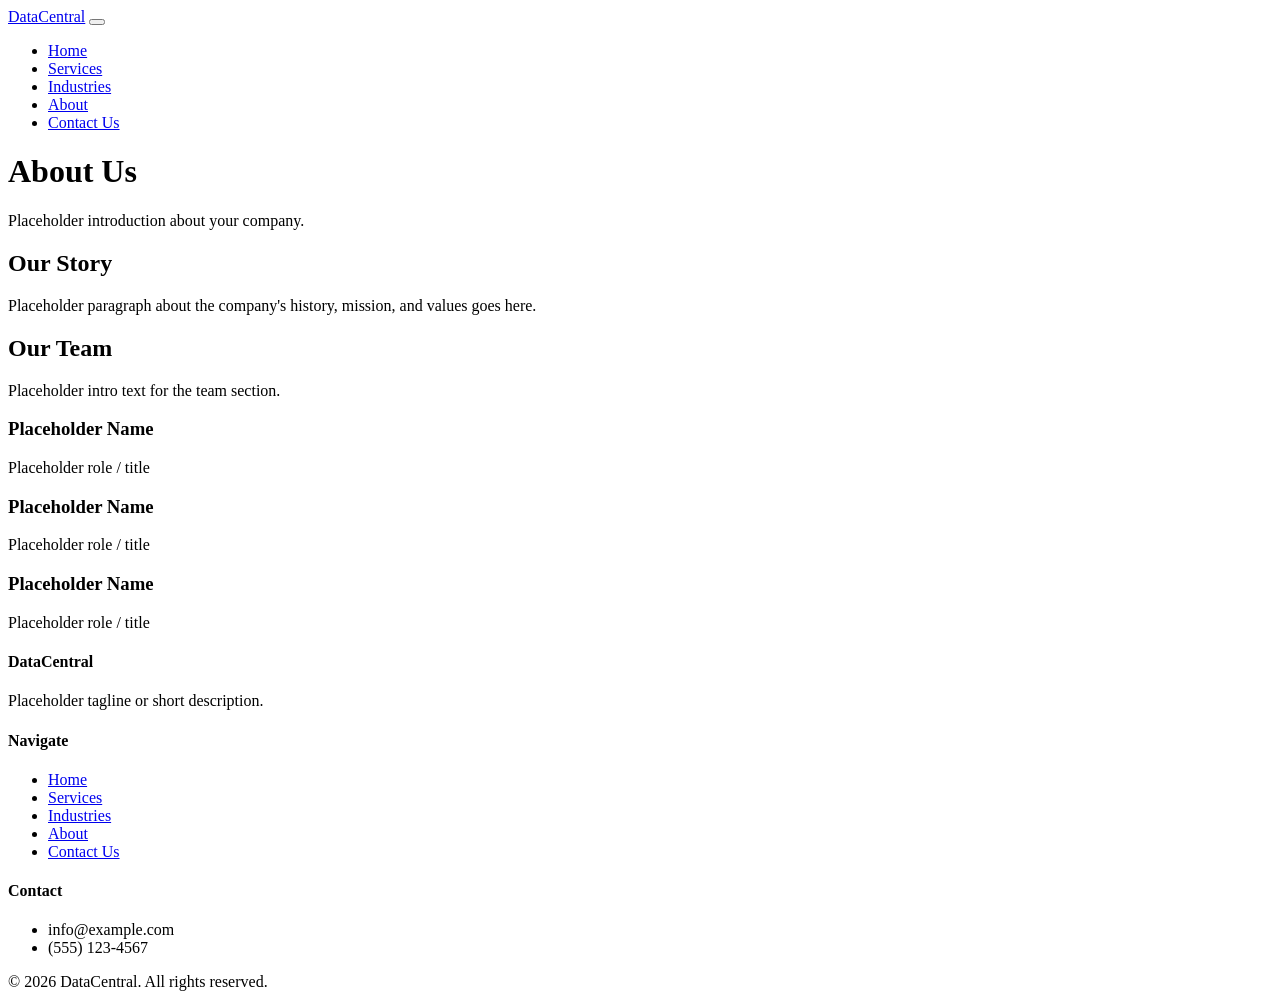
==== about.html @ b36b2e83 "Add files via upload" ====
<!DOCTYPE html>
<html lang="en">
<head>
  <meta charset="UTF-8" />
  <meta name="viewport" content="width=device-width, initial-scale=1.0" />
  <title>About | DataCentral</title>
  <link rel="stylesheet" href="css/style.css" />
</head>
<body>

  <header>
    <div class="nav-container">
      <a href="index.html" class="logo">DataCentral</a>
      <button class="nav-toggle" aria-label="Toggle navigation">
        <span></span><span></span><span></span>
      </button>
      <nav>
        <ul>
          <li><a href="index.html">Home</a></li>
          <li><a href="services.html">Services</a></li>
          <li><a href="industries.html">Industries</a></li>
          <li><a href="about.html" class="active">About</a></li>
          <li><a href="contact.html">Contact Us</a></li>
        </ul>
      </nav>
    </div>
  </header>

  <main>
    <div class="page-header">
      <h1>About Us</h1>
      <p>Placeholder introduction about your company.</p>
    </div>

    <section class="section">
      <h2 class="section-title">Our Story</h2>
      <p class="section-subtitle">Placeholder paragraph about the company's history, mission, and values goes here.</p>
    </section>

    <section class="section section-alt">
      <h2 class="section-title">Our Team</h2>
      <p class="section-subtitle">Placeholder intro text for the team section.</p>
      <div class="grid">
        <div class="card">
          <h3>Placeholder Name</h3>
          <p>Placeholder role / title</p>
        </div>
        <div class="card">
          <h3>Placeholder Name</h3>
          <p>Placeholder role / title</p>
        </div>
        <div class="card">
          <h3>Placeholder Name</h3>
          <p>Placeholder role / title</p>
        </div>
      </div>
    </section>
  </main>

  <footer>
    <div class="footer-container">
      <div>
        <h4>DataCentral</h4>
        <p>Placeholder tagline or short description.</p>
      </div>
      <div>
        <h4>Navigate</h4>
        <ul>
          <li><a href="index.html">Home</a></li>
          <li><a href="services.html">Services</a></li>
          <li><a href="industries.html">Industries</a></li>
          <li><a href="about.html">About</a></li>
          <li><a href="contact.html">Contact Us</a></li>
        </ul>
      </div>
      <div>
        <h4>Contact</h4>
        <ul>
          <li>info@example.com</li>
          <li>(555) 123-4567</li>
        </ul>
      </div>
    </div>
    <div class="footer-bottom">
      &copy; 2026 DataCentral. All rights reserved.
    </div>
  </footer>

  <script src="js/main.js"></script>
</body>
</html>
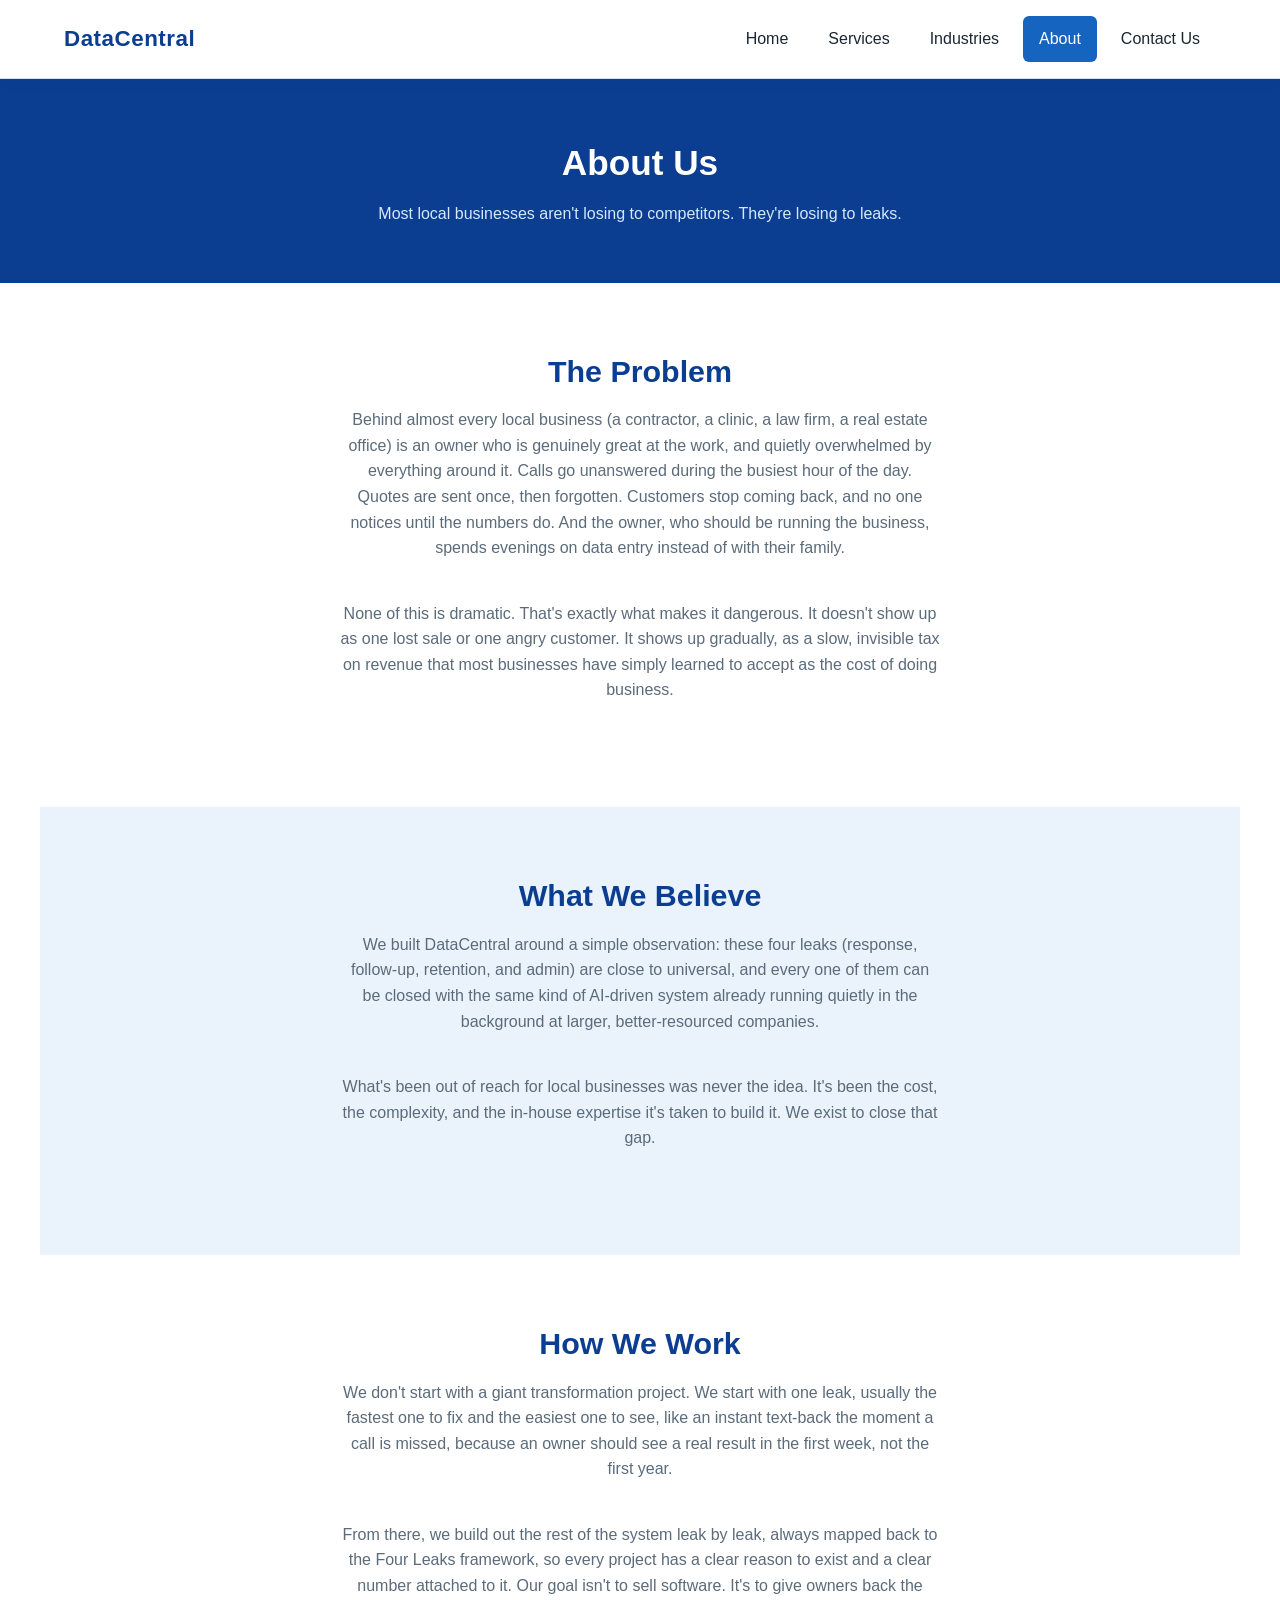
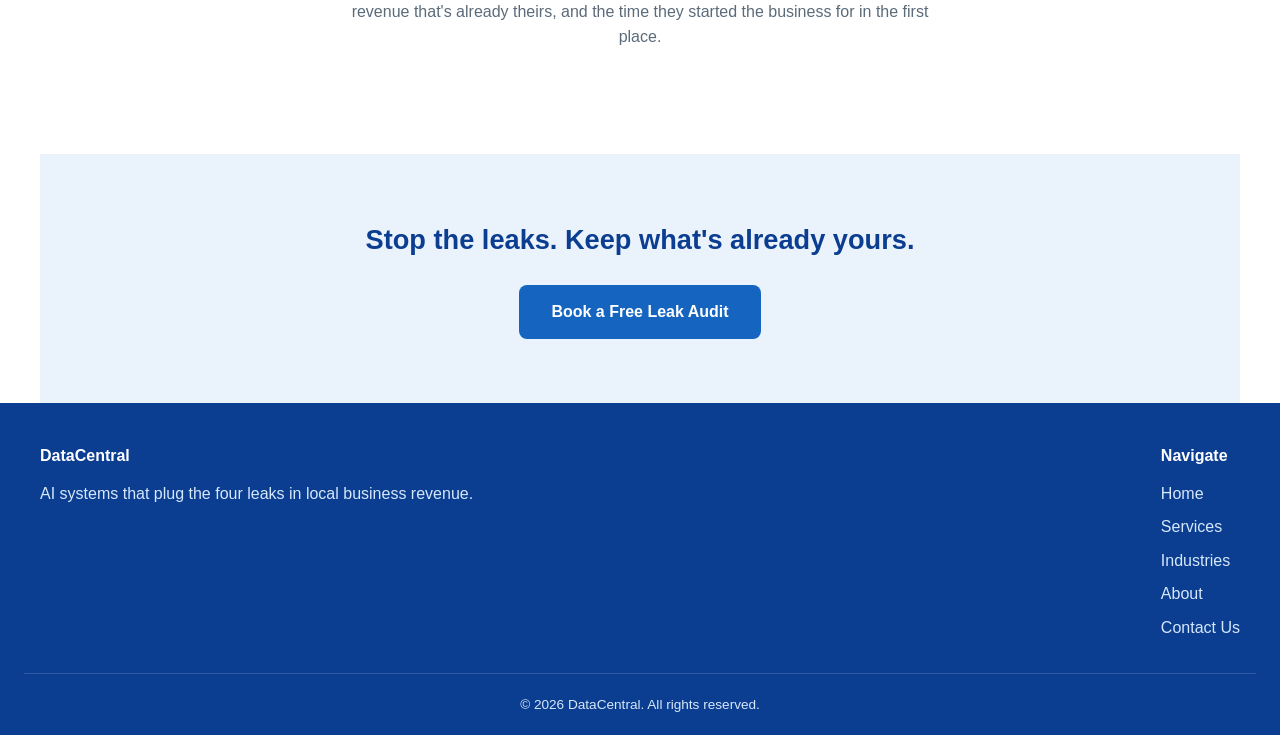
==== commit 9744512c: "v1 update" ====
--- a/about.html
+++ b/about.html
@@ -4,7 +4,7 @@
   <meta charset="UTF-8" />
   <meta name="viewport" content="width=device-width, initial-scale=1.0" />
   <title>About | DataCentral</title>
-  <link rel="stylesheet" href="css/style.css" />
+  <link rel="stylesheet" href="style.css" />
 </head>
 <body>
 
@@ -29,30 +29,31 @@
   <main>
     <div class="page-header">
       <h1>About Us</h1>
-      <p>Placeholder introduction about your company.</p>
+      <p>Most local businesses aren't losing to competitors. They're losing to leaks.</p>
     </div>
 
     <section class="section">
-      <h2 class="section-title">Our Story</h2>
-      <p class="section-subtitle">Placeholder paragraph about the company's history, mission, and values goes here.</p>
+      <h2 class="section-title">The Problem</h2>
+      <p class="section-subtitle">Behind almost every local business (a contractor, a clinic, a law firm, a real estate office) is an owner who is genuinely great at the work, and quietly overwhelmed by everything around it. Calls go unanswered during the busiest hour of the day. Quotes are sent once, then forgotten. Customers stop coming back, and no one notices until the numbers do. And the owner, who should be running the business, spends evenings on data entry instead of with their family.</p>
+      <p class="section-subtitle">None of this is dramatic. That's exactly what makes it dangerous. It doesn't show up as one lost sale or one angry customer. It shows up gradually, as a slow, invisible tax on revenue that most businesses have simply learned to accept as the cost of doing business.</p>
     </section>
 
     <section class="section section-alt">
-      <h2 class="section-title">Our Team</h2>
-      <p class="section-subtitle">Placeholder intro text for the team section.</p>
-      <div class="grid">
-        <div class="card">
-          <h3>Placeholder Name</h3>
-          <p>Placeholder role / title</p>
-        </div>
-        <div class="card">
-          <h3>Placeholder Name</h3>
-          <p>Placeholder role / title</p>
-        </div>
-        <div class="card">
-          <h3>Placeholder Name</h3>
-          <p>Placeholder role / title</p>
-        </div>
+      <h2 class="section-title">What We Believe</h2>
+      <p class="section-subtitle">We built DataCentral around a simple observation: these four leaks (response, follow-up, retention, and admin) are close to universal, and every one of them can be closed with the same kind of AI-driven system already running quietly in the background at larger, better-resourced companies.</p>
+      <p class="section-subtitle">What's been out of reach for local businesses was never the idea. It's been the cost, the complexity, and the in-house expertise it's taken to build it. We exist to close that gap.</p>
+    </section>
+
+    <section class="section">
+      <h2 class="section-title">How We Work</h2>
+      <p class="section-subtitle">We don't start with a giant transformation project. We start with one leak, usually the fastest one to fix and the easiest one to see, like an instant text-back the moment a call is missed, because an owner should see a real result in the first week, not the first year.</p>
+      <p class="section-subtitle">From there, we build out the rest of the system leak by leak, always mapped back to the Four Leaks framework, so every project has a clear reason to exist and a clear number attached to it. Our goal isn't to sell software. It's to give owners back the revenue that's already theirs, and the time they started the business for in the first place.</p>
+    </section>
+
+    <section class="section section-alt">
+      <div class="about-cta">
+        <h2>Stop the leaks. Keep what's already yours.</h2>
+        <a href="contact.html" class="btn">Book a Free Leak Audit</a>
       </div>
     </section>
   </main>
@@ -61,7 +62,7 @@
     <div class="footer-container">
       <div>
         <h4>DataCentral</h4>
-        <p>Placeholder tagline or short description.</p>
+        <p>AI systems that plug the four leaks in local business revenue.</p>
       </div>
       <div>
         <h4>Navigate</h4>
@@ -73,19 +74,12 @@
           <li><a href="contact.html">Contact Us</a></li>
         </ul>
       </div>
-      <div>
-        <h4>Contact</h4>
-        <ul>
-          <li>info@example.com</li>
-          <li>(555) 123-4567</li>
-        </ul>
-      </div>
     </div>
     <div class="footer-bottom">
       &copy; 2026 DataCentral. All rights reserved.
     </div>
   </footer>
 
-  <script src="js/main.js"></script>
+  <script src="main.js"></script>
 </body>
 </html>
--- a/style.css
+++ b/style.css
@@ -0,0 +1,699 @@
+/* ===== Color scheme ===== */
+:root {
+  --blue-dark: #0b3d91;
+  --blue-primary: #1565c0;
+  --blue-light: #4a90d9;
+  --blue-pale: #eaf3fc;
+  --blue-pale-2: #d6e8fb;
+  --white: #ffffff;
+  --text-dark: #1a2733;
+  --text-muted: #5b6b7a;
+  --border: #cfe1f5;
+  --shadow: 0 2px 10px rgba(11, 61, 145, 0.08);
+}
+
+* {
+  box-sizing: border-box;
+  margin: 0;
+  padding: 0;
+}
+
+html {
+  scroll-behavior: smooth;
+}
+
+body {
+  font-family: "Segoe UI", Arial, sans-serif;
+  color: var(--text-dark);
+  background: var(--white);
+  line-height: 1.6;
+}
+
+a {
+  text-decoration: none;
+  color: inherit;
+}
+
+img {
+  max-width: 100%;
+  display: block;
+}
+
+/* ===== Header / Nav ===== */
+header {
+  background: var(--white);
+  border-bottom: 1px solid var(--border);
+  position: sticky;
+  top: 0;
+  z-index: 100;
+  box-shadow: var(--shadow);
+}
+
+.nav-container {
+  max-width: 1200px;
+  margin: 0 auto;
+  display: flex;
+  align-items: center;
+  justify-content: space-between;
+  padding: 16px 24px;
+}
+
+.logo {
+  font-size: 1.4rem;
+  font-weight: 700;
+  color: var(--blue-dark);
+  letter-spacing: 0.5px;
+}
+
+nav ul {
+  list-style: none;
+  display: flex;
+  gap: 8px;
+}
+
+nav ul li a {
+  display: inline-block;
+  padding: 10px 16px;
+  border-radius: 6px;
+  font-weight: 500;
+  color: var(--text-dark);
+  transition: background 0.2s ease, color 0.2s ease;
+}
+
+nav ul li a:hover {
+  background: var(--blue-pale);
+  color: var(--blue-primary);
+}
+
+nav ul li a.active {
+  background: var(--blue-primary);
+  color: var(--white);
+}
+
+.nav-toggle {
+  display: none;
+  flex-direction: column;
+  gap: 5px;
+  background: none;
+  border: none;
+  cursor: pointer;
+  padding: 6px;
+}
+
+.nav-toggle span {
+  width: 26px;
+  height: 3px;
+  background: var(--blue-dark);
+  border-radius: 2px;
+}
+
+/* ===== Hero ===== */
+.hero {
+  background: linear-gradient(135deg, var(--blue-pale) 0%, var(--blue-pale-2) 100%);
+  padding: 80px 24px;
+  text-align: center;
+}
+
+.hero-eyebrow {
+  display: block;
+  font-size: 0.85rem;
+  font-weight: 700;
+  letter-spacing: 0.12em;
+  text-transform: uppercase;
+  color: var(--blue-primary);
+  margin-bottom: 14px;
+}
+
+.hero h1 {
+  font-size: 2.6rem;
+  color: var(--blue-dark);
+  margin-bottom: 16px;
+}
+
+.hero p {
+  font-size: 1.15rem;
+  color: var(--text-muted);
+  max-width: 640px;
+  margin: 0 auto 28px;
+}
+
+.btn {
+  display: inline-block;
+  background: var(--blue-primary);
+  color: var(--white);
+  padding: 14px 32px;
+  border-radius: 8px;
+  font-weight: 600;
+  transition: background 0.2s ease, transform 0.15s ease;
+}
+
+.btn:hover {
+  background: var(--blue-dark);
+  transform: translateY(-2px);
+}
+
+.btn-outline {
+  background: transparent;
+  border: 2px solid var(--blue-primary);
+  color: var(--blue-primary);
+}
+
+.btn-outline:hover {
+  background: var(--blue-primary);
+  color: var(--white);
+}
+
+/* ===== Page header (non-home pages) ===== */
+.page-header {
+  background: var(--blue-dark);
+  color: var(--white);
+  padding: 56px 24px;
+  text-align: center;
+}
+
+.page-header h1 {
+  font-size: 2.2rem;
+  margin-bottom: 10px;
+}
+
+.page-header p {
+  color: var(--blue-pale-2);
+  max-width: 600px;
+  margin: 0 auto;
+}
+
+.page-header .btn {
+  margin-top: 24px;
+}
+
+/* ===== Sections / Layout ===== */
+main {
+  min-height: 60vh;
+}
+
+.section {
+  max-width: 1200px;
+  margin: 0 auto;
+  padding: 64px 24px;
+}
+
+.section-alt {
+  background: var(--blue-pale);
+}
+
+.section-title {
+  font-size: 1.9rem;
+  color: var(--blue-dark);
+  text-align: center;
+  margin-bottom: 12px;
+}
+
+.section-subtitle {
+  text-align: center;
+  color: var(--text-muted);
+  max-width: 600px;
+  margin: 0 auto 40px;
+}
+
+.grid {
+  display: grid;
+  grid-template-columns: repeat(auto-fit, minmax(260px, 1fr));
+  gap: 24px;
+}
+
+.card {
+  background: var(--white);
+  border: 1px solid var(--border);
+  border-radius: 12px;
+  padding: 28px;
+  box-shadow: var(--shadow);
+  transition: transform 0.2s ease, box-shadow 0.2s ease;
+}
+
+.card:hover {
+  transform: translateY(-4px);
+  box-shadow: 0 8px 20px rgba(11, 61, 145, 0.14);
+}
+
+.card h3 {
+  color: var(--blue-primary);
+  margin-bottom: 10px;
+  font-size: 1.2rem;
+}
+
+.card p {
+  color: var(--text-muted);
+}
+
+.card-icon {
+  width: 48px;
+  height: 48px;
+  border-radius: 10px;
+  background: var(--blue-pale);
+  color: var(--blue-primary);
+  display: flex;
+  align-items: center;
+  justify-content: center;
+  font-weight: 700;
+  font-size: 1.3rem;
+  margin-bottom: 16px;
+}
+
+.industries-cta {
+  text-align: center;
+  margin-top: 48px;
+}
+
+.industries-cta p {
+  color: var(--text-muted);
+  font-size: 1.05rem;
+  margin-bottom: 20px;
+}
+
+/* ===== The Four Leaks ===== */
+.leak-list {
+  display: flex;
+  flex-direction: column;
+  gap: 20px;
+  margin-top: 8px;
+}
+
+.leak-item {
+  display: flex;
+  gap: 28px;
+  background: var(--white);
+  border: 1px solid var(--border);
+  border-left: 4px solid var(--blue-primary);
+  border-radius: 12px;
+  padding: 28px 32px;
+  box-shadow: var(--shadow);
+  transition: transform 0.2s ease, box-shadow 0.2s ease;
+}
+
+.leak-item:hover {
+  transform: translateY(-3px);
+  box-shadow: 0 8px 20px rgba(11, 61, 145, 0.14);
+}
+
+.leak-num {
+  flex: 0 0 auto;
+  font-size: 2.2rem;
+  font-weight: 700;
+  color: var(--blue-pale-2);
+  line-height: 1;
+  min-width: 56px;
+}
+
+.leak-body {
+  flex: 1;
+}
+
+.leak-body h3 {
+  color: var(--blue-dark);
+  font-size: 1.3rem;
+  margin-bottom: 4px;
+}
+
+.leak-tagline {
+  color: var(--blue-primary);
+  font-weight: 600;
+  font-size: 0.95rem;
+  margin-bottom: 16px;
+}
+
+.leak-meta {
+  display: grid;
+  grid-template-columns: 1fr 1fr;
+  gap: 24px;
+}
+
+.leak-meta-label {
+  display: block;
+  font-size: 0.72rem;
+  font-weight: 700;
+  letter-spacing: 0.08em;
+  text-transform: uppercase;
+  color: var(--blue-primary);
+  margin-bottom: 6px;
+}
+
+.leak-meta-block p {
+  color: var(--text-muted);
+  font-size: 0.95rem;
+}
+
+@media (max-width: 700px) {
+  .leak-item {
+    flex-direction: column;
+    gap: 12px;
+    padding: 24px;
+  }
+
+  .leak-meta {
+    grid-template-columns: 1fr;
+    gap: 16px;
+  }
+}
+
+.leaks-cta {
+  text-align: center;
+  margin-top: 40px;
+}
+
+.leaks-cta p {
+  color: var(--text-muted);
+  font-size: 1.05rem;
+  margin-bottom: 20px;
+}
+
+/* ===== Services: jump nav ===== */
+.jump-nav {
+  max-width: 1200px;
+  margin: 0 auto;
+  display: flex;
+  flex-wrap: wrap;
+  gap: 10px;
+  padding: 24px 24px 0;
+}
+
+.jump-nav a {
+  padding: 8px 16px;
+  border: 1px solid var(--border);
+  border-radius: 999px;
+  font-size: 0.88rem;
+  font-weight: 600;
+  color: var(--blue-primary);
+  background: var(--blue-pale);
+  transition: background 0.2s ease, color 0.2s ease;
+}
+
+.jump-nav a:hover {
+  background: var(--blue-primary);
+  color: var(--white);
+}
+
+/* ===== Services: leak groups ===== */
+.service-group-header {
+  display: flex;
+  align-items: baseline;
+  gap: 18px;
+  margin-bottom: 32px;
+}
+
+.service-group-num {
+  font-size: 2.4rem;
+  font-weight: 700;
+  color: var(--blue-pale-2);
+  line-height: 1;
+}
+
+.service-group-eyebrow {
+  display: block;
+  font-size: 0.78rem;
+  font-weight: 700;
+  letter-spacing: 0.08em;
+  text-transform: uppercase;
+  color: var(--blue-primary);
+  margin-bottom: 4px;
+}
+
+.service-group-header h2 {
+  font-size: 1.8rem;
+  color: var(--blue-dark);
+}
+
+.service-group-intro {
+  color: var(--text-muted);
+  max-width: 720px;
+  margin: -16px 0 28px;
+}
+
+.service-list {
+  display: flex;
+  flex-direction: column;
+  gap: 18px;
+}
+
+.service-card {
+  background: var(--white);
+  border: 1px solid var(--border);
+  border-radius: 12px;
+  padding: 24px 28px;
+  box-shadow: var(--shadow);
+  transition: transform 0.2s ease, box-shadow 0.2s ease;
+}
+
+.service-card:hover {
+  transform: translateY(-2px);
+  box-shadow: 0 8px 20px rgba(11, 61, 145, 0.14);
+}
+
+.service-card-head {
+  display: flex;
+  flex-wrap: wrap;
+  align-items: center;
+  justify-content: space-between;
+  gap: 12px;
+  margin-bottom: 10px;
+}
+
+.service-card-head h3 {
+  color: var(--blue-dark);
+  font-size: 1.15rem;
+}
+
+.service-does {
+  color: var(--text-dark);
+  margin-bottom: 14px;
+}
+
+.service-delivery {
+  border-top: 1px solid var(--border);
+  padding-top: 12px;
+}
+
+.service-delivery-label {
+  display: block;
+  font-size: 0.72rem;
+  font-weight: 700;
+  letter-spacing: 0.08em;
+  text-transform: uppercase;
+  color: var(--blue-primary);
+  margin-bottom: 4px;
+}
+
+.service-delivery p {
+  color: var(--text-muted);
+  font-size: 0.95rem;
+}
+
+.service-note {
+  background: var(--blue-pale);
+  border-left: 4px solid var(--blue-primary);
+  border-radius: 8px;
+  padding: 18px 22px;
+  margin-top: 24px;
+}
+
+.service-note p {
+  color: var(--text-dark);
+  font-size: 0.95rem;
+}
+
+/* ===== Badges (effort / impact) ===== */
+.badge-group {
+  display: flex;
+  flex-wrap: wrap;
+  gap: 8px;
+}
+
+.badge {
+  display: inline-block;
+  font-size: 0.72rem;
+  font-weight: 700;
+  letter-spacing: 0.02em;
+  padding: 5px 12px;
+  border-radius: 999px;
+  white-space: nowrap;
+}
+
+.badge-effort-verylow,
+.badge-effort-low {
+  background: #e6f4ea;
+  color: #1e7d3c;
+}
+
+.badge-effort-medium {
+  background: #fdf3d9;
+  color: #9a6b00;
+}
+
+.badge-effort-high {
+  background: #fbe6e2;
+  color: #b93b21;
+}
+
+.badge-impact-medium {
+  background: var(--blue-pale);
+  color: var(--blue-light);
+}
+
+.badge-impact-high {
+  background: var(--blue-pale-2);
+  color: var(--blue-primary);
+}
+
+.badge-impact-highest {
+  background: var(--blue-primary);
+  color: var(--white);
+}
+
+.about-cta {
+  text-align: center;
+}
+
+.about-cta h2 {
+  font-size: 1.7rem;
+  color: var(--blue-dark);
+  margin-bottom: 24px;
+}
+
+/* ===== Contact form ===== */
+.contact-layout {
+  display: flex;
+  justify-content: center;
+}
+
+.contact-form {
+  width: 100%;
+  max-width: 560px;
+  display: flex;
+  flex-direction: column;
+  gap: 20px;
+  background: var(--blue-pale);
+  border-radius: 16px;
+  padding: 36px;
+}
+
+.contact-form > div {
+  display: flex;
+  flex-direction: column;
+  gap: 8px;
+}
+
+label {
+  font-weight: 600;
+  font-size: 0.9rem;
+  color: var(--text-dark);
+}
+
+input,
+textarea,
+select {
+  padding: 12px 14px;
+  border: 1px solid var(--border);
+  border-radius: 8px;
+  font-family: inherit;
+  font-size: 1rem;
+  color: var(--text-dark);
+  background: var(--white);
+}
+
+input:focus,
+textarea:focus,
+select:focus {
+  outline: none;
+  border-color: var(--blue-primary);
+  box-shadow: 0 0 0 3px rgba(21, 101, 192, 0.15);
+}
+
+textarea {
+  resize: vertical;
+  min-height: 140px;
+}
+
+.contact-form-status {
+  font-size: 0.9rem;
+  padding: 12px 14px;
+  border-radius: 8px;
+}
+
+.contact-form-status.is-success {
+  background: #e6f4ea;
+  color: #1e7d3c;
+}
+
+.contact-form-status.is-error {
+  background: #fbe6e2;
+  color: #b93b21;
+}
+
+/* ===== Footer ===== */
+footer {
+  background: var(--blue-dark);
+  color: var(--blue-pale-2);
+  padding: 40px 24px 20px;
+}
+
+.footer-container {
+  max-width: 1200px;
+  margin: 0 auto;
+  display: flex;
+  flex-wrap: wrap;
+  justify-content: space-between;
+  gap: 24px;
+  margin-bottom: 24px;
+}
+
+.footer-container h4 {
+  color: var(--white);
+  margin-bottom: 12px;
+}
+
+.footer-container ul {
+  list-style: none;
+}
+
+.footer-container ul li {
+  margin-bottom: 8px;
+}
+
+.footer-container a:hover {
+  color: var(--white);
+}
+
+.footer-bottom {
+  text-align: center;
+  padding-top: 20px;
+  border-top: 1px solid rgba(255, 255, 255, 0.15);
+  font-size: 0.85rem;
+  color: var(--blue-pale-2);
+}
+
+/* ===== Responsive nav ===== */
+@media (max-width: 780px) {
+  .nav-toggle {
+    display: flex;
+  }
+
+  nav ul {
+    position: absolute;
+    top: 100%;
+    left: 0;
+    right: 0;
+    background: var(--white);
+    flex-direction: column;
+    padding: 16px 24px;
+    gap: 4px;
+    border-bottom: 1px solid var(--border);
+    display: none;
+  }
+
+  nav.open ul {
+    display: flex;
+  }
+
+  .nav-container {
+    position: relative;
+  }
+}
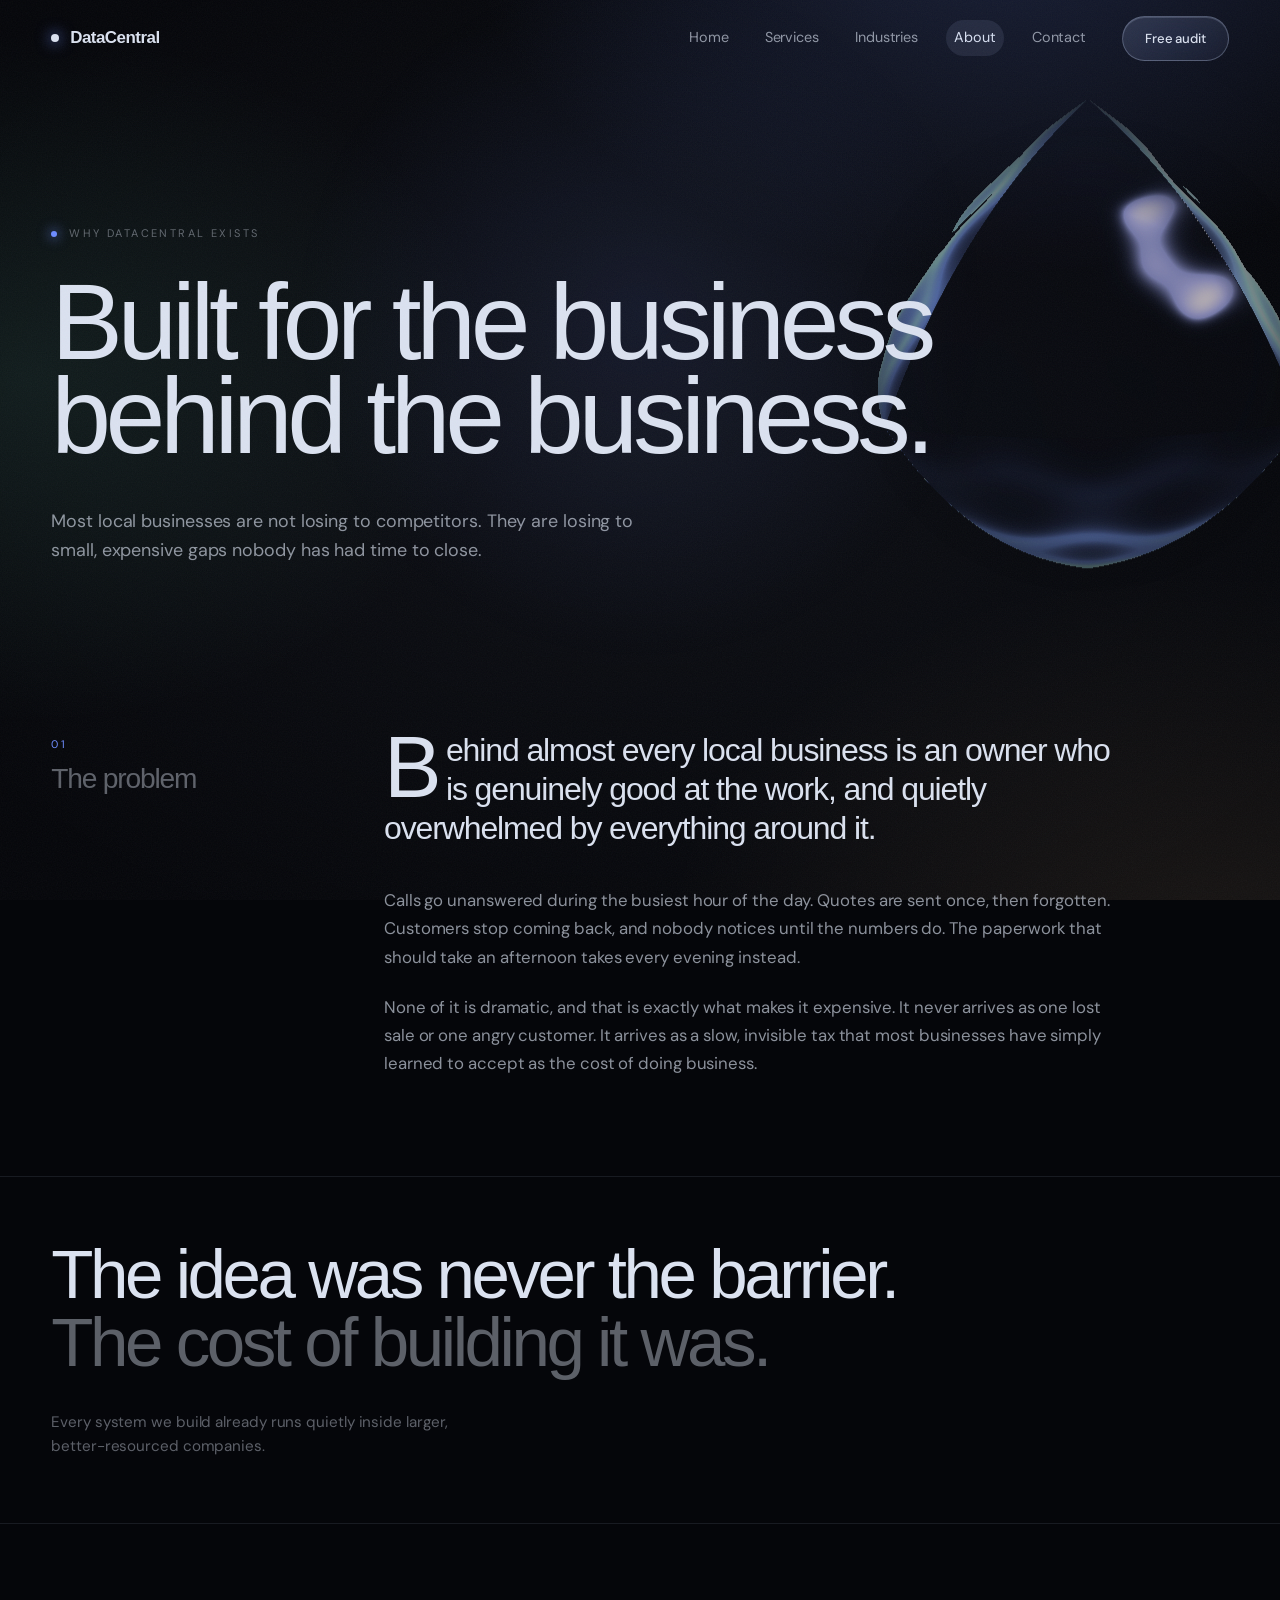
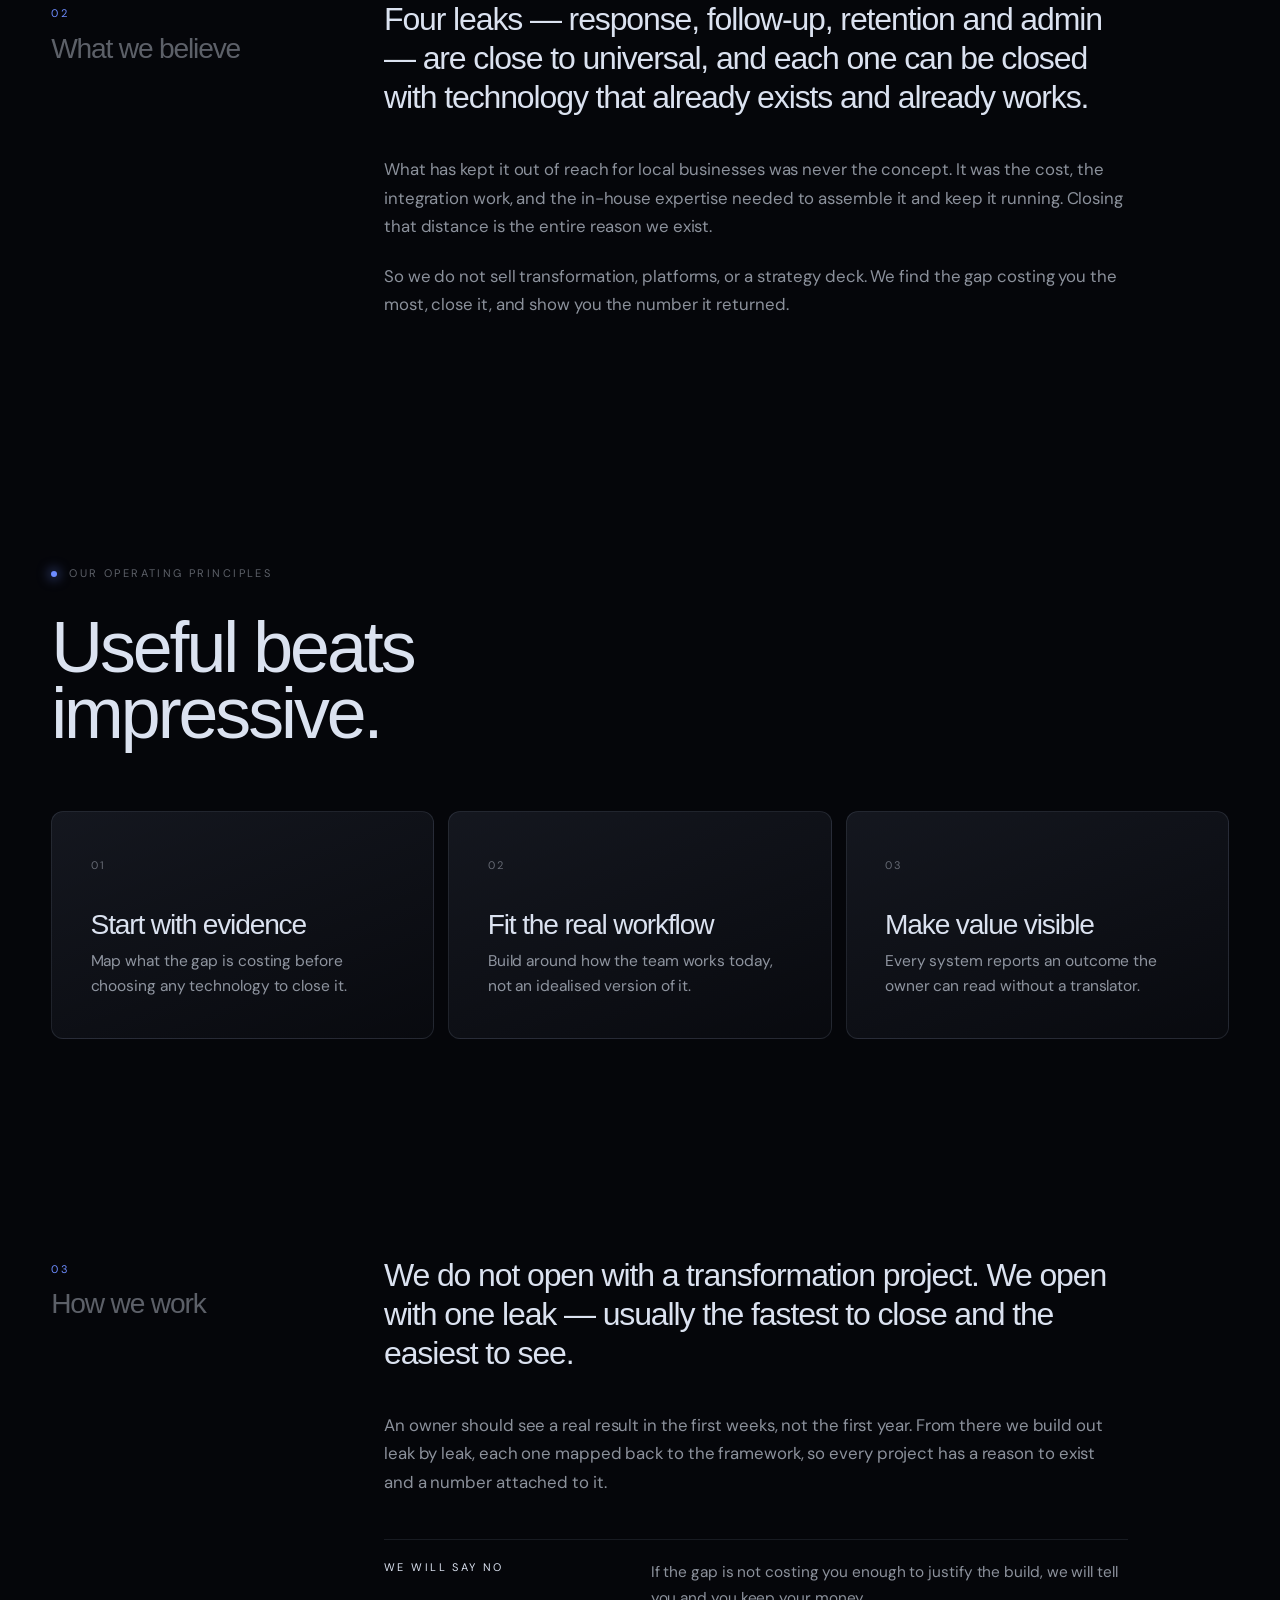
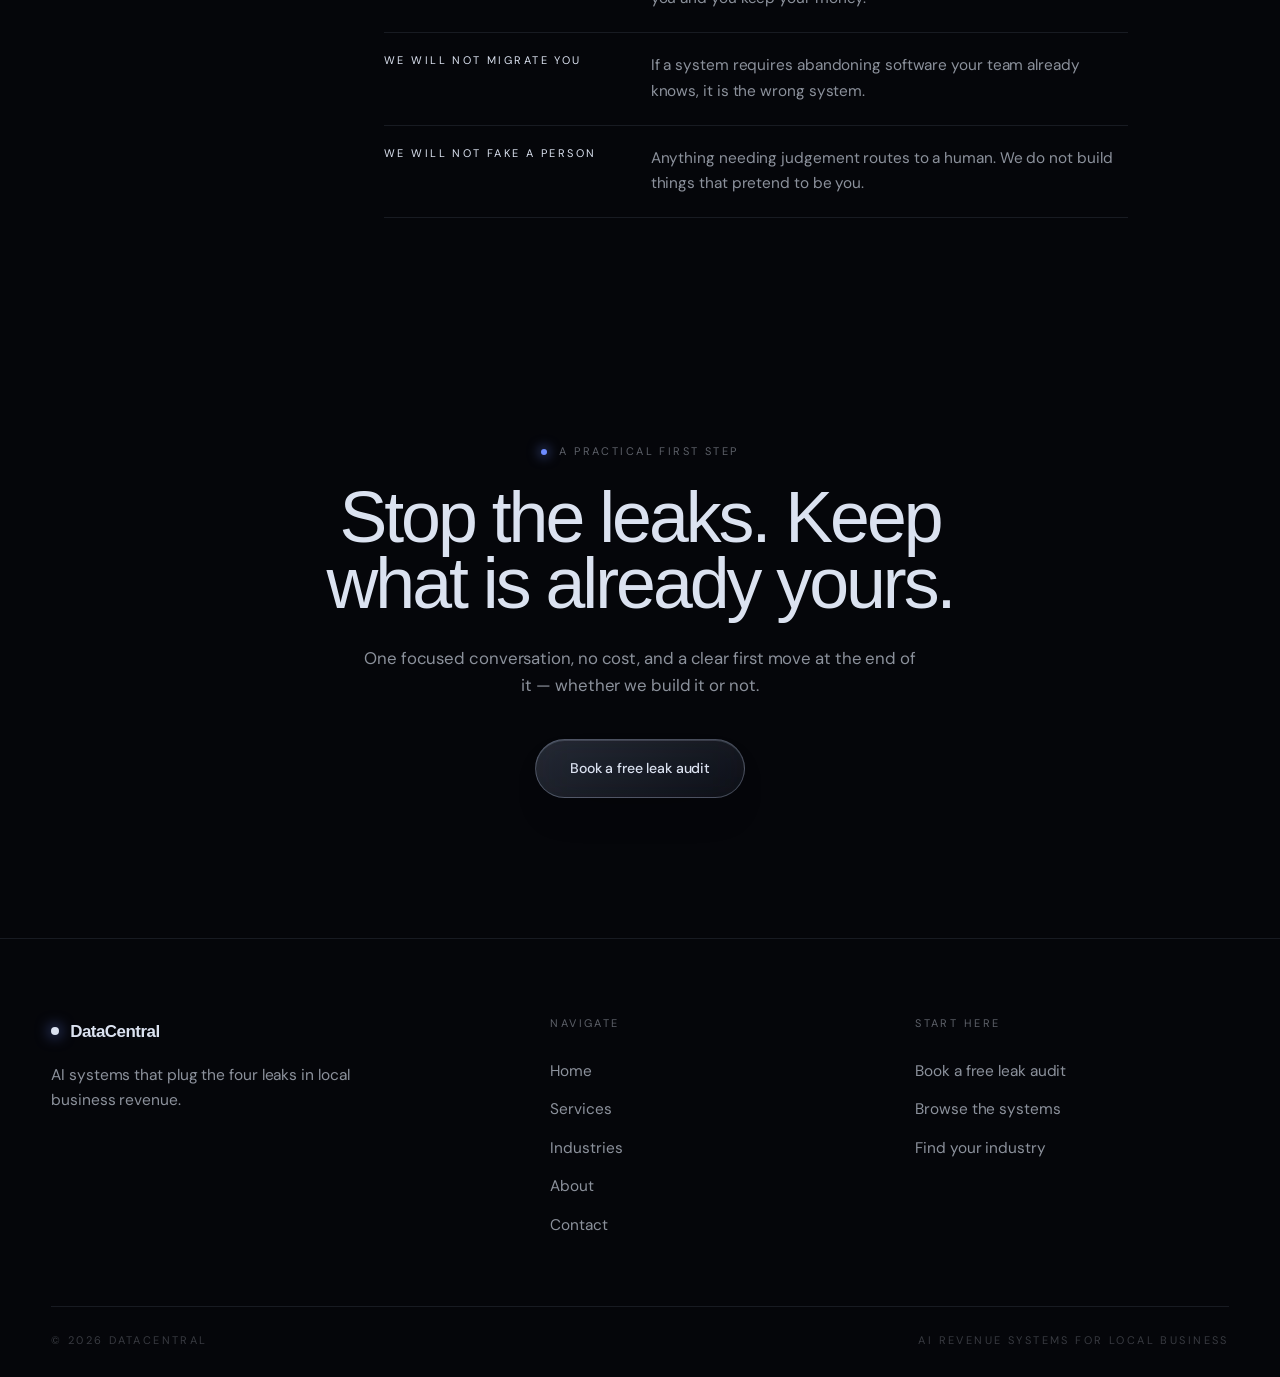
==== commit aa316121: "feat: overhaul site visuals and interaction layer Rework all pages and styling, and expand main.js w" ====
--- a/about.html
+++ b/about.html
@@ -4,9 +4,35 @@
   <meta charset="UTF-8" />
   <meta name="viewport" content="width=device-width, initial-scale=1.0" />
   <title>About | DataCentral</title>
+  <meta name="description" content="DataCentral makes proven AI capabilities practical and measurable for local business owners." />
+  <meta name="theme-color" content="#05060a" />
+  <link rel="icon" href="data:image/svg+xml,%3Csvg xmlns='http://www.w3.org/2000/svg' viewBox='0 0 32 32'%3E%3Crect width='32' height='32' rx='7' fill='%2305060a'/%3E%3Ccircle cx='16' cy='16' r='6' fill='%23f6f8fc'/%3E%3Ccircle cx='16' cy='16' r='11' fill='none' stroke='%236d8cff' stroke-width='1.4'/%3E%3C/svg%3E" />
+  <link rel="preconnect" href="https://api.fontshare.com" crossorigin />
+  <link rel="preconnect" href="https://cdn.fontshare.com" crossorigin />
+  <link rel="preconnect" href="https://fonts.googleapis.com" />
+  <link rel="preconnect" href="https://fonts.gstatic.com" crossorigin />
+  <link rel="stylesheet" href="https://api.fontshare.com/v2/css?f%5B%5D=switzer@400,500,600,700&display=swap" />
+  <link rel="stylesheet" href="https://fonts.googleapis.com/css2?family=DM+Sans:wght@300;400;500&display=swap" />
   <link rel="stylesheet" href="style.css" />
+  <script>
+    document.documentElement.classList.add("js");
+    // Decided here, not in main.js: by the time main.js runs the browser has
+    // already painted a frame of the "000" curtain on every internal navigation.
+    try {
+      if (sessionStorage.getItem("dc-intro") === "1") {
+        document.documentElement.classList.add("intro-done");
+      }
+    } catch (err) {}
+  </script>
+  <noscript><style>.preloader{display:none}</style></noscript>
 </head>
 <body>
+  <div class="preloader" aria-hidden="true">
+    <div class="preloader-brand">DataCentral</div>
+    <div class="preloader-mark">000</div>
+    <div class="preloader-bar"><span></span></div>
+  </div>
+  <a class="skip-link" href="#main">Skip to content</a>
 
   <header>
     <div class="nav-container">
@@ -20,48 +46,93 @@
           <li><a href="services.html">Services</a></li>
           <li><a href="industries.html">Industries</a></li>
           <li><a href="about.html" class="active">About</a></li>
-          <li><a href="contact.html">Contact Us</a></li>
+          <li><a href="contact.html">Contact</a></li>
         </ul>
       </nav>
+      <div class="nav-actions">
+        <a href="contact.html" class="btn btn-sm nav-cta">Free audit</a>
+      </div>
     </div>
+    <div class="scroll-progress" aria-hidden="true"></div>
   </header>
 
-  <main>
+  <main id="main" class="about-page">
     <div class="page-header">
-      <h1>About Us</h1>
-      <p>Most local businesses aren't losing to competitors. They're losing to leaks.</p>
+      <div class="page-canvas" data-crystal aria-hidden="true"></div>
+      <span class="page-kicker" data-reveal>Why DataCentral exists</span>
+      <h1 data-reveal>Built for the business behind the business.</h1>
+      <p>Most local businesses are not losing to competitors. They are losing to small, expensive gaps nobody has had time to close.</p>
     </div>
 
-    <section class="section">
-      <h2 class="section-title">The Problem</h2>
-      <p class="section-subtitle">Behind almost every local business (a contractor, a clinic, a law firm, a real estate office) is an owner who is genuinely great at the work, and quietly overwhelmed by everything around it. Calls go unanswered during the busiest hour of the day. Quotes are sent once, then forgotten. Customers stop coming back, and no one notices until the numbers do. And the owner, who should be running the business, spends evenings on data entry instead of with their family.</p>
-      <p class="section-subtitle">None of this is dramatic. That's exactly what makes it dangerous. It doesn't show up as one lost sale or one angry customer. It shows up gradually, as a slow, invisible tax on revenue that most businesses have simply learned to accept as the cost of doing business.</p>
+    <section class="about-chapter">
+      <div class="about-chapter-label" data-reveal>
+        <span class="tabular">01</span>
+        <h2>The problem</h2>
+      </div>
+      <div class="about-chapter-body">
+        <p class="about-lead has-dropcap" data-reveal>Behind almost every local business is an owner who is genuinely good at the work, and quietly overwhelmed by everything around it.</p>
+        <p data-reveal>Calls go unanswered during the busiest hour of the day. Quotes are sent once, then forgotten. Customers stop coming back, and nobody notices until the numbers do. The paperwork that should take an afternoon takes every evening instead.</p>
+        <p data-reveal>None of it is dramatic, and that is exactly what makes it expensive. It never arrives as one lost sale or one angry customer. It arrives as a slow, invisible tax that most businesses have simply learned to accept as the cost of doing business.</p>
+      </div>
     </section>
 
-    <section class="section section-alt">
-      <h2 class="section-title">What We Believe</h2>
-      <p class="section-subtitle">We built DataCentral around a simple observation: these four leaks (response, follow-up, retention, and admin) are close to universal, and every one of them can be closed with the same kind of AI-driven system already running quietly in the background at larger, better-resourced companies.</p>
-      <p class="section-subtitle">What's been out of reach for local businesses was never the idea. It's been the cost, the complexity, and the in-house expertise it's taken to build it. We exist to close that gap.</p>
+    <blockquote class="about-pull" data-reveal>
+      <p>The idea was never the barrier.<br /><em>The cost of building it was.</em></p>
+      <cite>Every system we build already runs quietly inside larger, better-resourced companies.</cite>
+    </blockquote>
+
+    <section class="about-chapter">
+      <div class="about-chapter-label" data-reveal>
+        <span class="tabular">02</span>
+        <h2>What we believe</h2>
+      </div>
+      <div class="about-chapter-body">
+        <p class="about-lead" data-reveal>Four leaks — response, follow-up, retention and admin — are close to universal, and each one can be closed with technology that already exists and already works.</p>
+        <p data-reveal>What has kept it out of reach for local businesses was never the concept. It was the cost, the integration work, and the in-house expertise needed to assemble it and keep it running. Closing that distance is the entire reason we exist.</p>
+        <p data-reveal>So we do not sell transformation, platforms, or a strategy deck. We find the gap costing you the most, close it, and show you the number it returned.</p>
+      </div>
     </section>
 
-    <section class="section">
-      <h2 class="section-title">How We Work</h2>
-      <p class="section-subtitle">We don't start with a giant transformation project. We start with one leak, usually the fastest one to fix and the easiest one to see, like an instant text-back the moment a call is missed, because an owner should see a real result in the first week, not the first year.</p>
-      <p class="section-subtitle">From there, we build out the rest of the system leak by leak, always mapped back to the Four Leaks framework, so every project has a clear reason to exist and a clear number attached to it. Our goal isn't to sell software. It's to give owners back the revenue that's already theirs, and the time they started the business for in the first place.</p>
+    <section class="principles-band">
+      <div class="principles-inner">
+        <span class="section-kicker" data-reveal>Our operating principles</span>
+        <h2>Useful beats impressive.</h2>
+        <div class="principles-grid">
+          <article data-reveal><span>01</span><h3>Start with evidence</h3><p>Map what the gap is costing before choosing any technology to close it.</p></article>
+          <article data-reveal><span>02</span><h3>Fit the real workflow</h3><p>Build around how the team works today, not an idealised version of it.</p></article>
+          <article data-reveal><span>03</span><h3>Make value visible</h3><p>Every system reports an outcome the owner can read without a translator.</p></article>
+        </div>
+      </div>
     </section>
 
-    <section class="section section-alt">
-      <div class="about-cta">
-        <h2>Stop the leaks. Keep what's already yours.</h2>
-        <a href="contact.html" class="btn">Book a Free Leak Audit</a>
+    <section class="about-chapter">
+      <div class="about-chapter-label" data-reveal>
+        <span class="tabular">03</span>
+        <h2>How we work</h2>
       </div>
+      <div class="about-chapter-body">
+        <p class="about-lead" data-reveal>We do not open with a transformation project. We open with one leak — usually the fastest to close and the easiest to see.</p>
+        <p data-reveal>An owner should see a real result in the first weeks, not the first year. From there we build out leak by leak, each one mapped back to the framework, so every project has a reason to exist and a number attached to it.</p>
+        <ul class="about-refusals" data-reveal>
+          <li><span>We will say no</span><p>If the gap is not costing you enough to justify the build, we will tell you and you keep your money.</p></li>
+          <li><span>We will not migrate you</span><p>If a system requires abandoning software your team already knows, it is the wrong system.</p></li>
+          <li><span>We will not fake a person</span><p>Anything needing judgement routes to a human. We do not build things that pretend to be you.</p></li>
+        </ul>
+      </div>
+    </section>
+
+    <section class="closing-cta">
+      <span class="section-kicker" data-reveal>A practical first step</span>
+      <h2 data-reveal>Stop the leaks. Keep what is already yours.</h2>
+      <p data-reveal>One focused conversation, no cost, and a clear first move at the end of it — whether we build it or not.</p>
+      <a href="contact.html" class="btn" data-reveal>Book a free leak audit</a>
     </section>
   </main>
 
   <footer>
     <div class="footer-container">
-      <div>
-        <h4>DataCentral</h4>
+      <div class="footer-brand">
+        <a href="index.html" class="logo">DataCentral</a>
         <p>AI systems that plug the four leaks in local business revenue.</p>
       </div>
       <div>
@@ -71,12 +142,21 @@
           <li><a href="services.html">Services</a></li>
           <li><a href="industries.html">Industries</a></li>
           <li><a href="about.html">About</a></li>
-          <li><a href="contact.html">Contact Us</a></li>
+          <li><a href="contact.html">Contact</a></li>
+        </ul>
+      </div>
+      <div>
+        <h4>Start here</h4>
+        <ul>
+          <li><a href="contact.html">Book a free leak audit</a></li>
+          <li><a href="services.html">Browse the systems</a></li>
+          <li><a href="industries.html">Find your industry</a></li>
         </ul>
       </div>
     </div>
     <div class="footer-bottom">
-      &copy; 2026 DataCentral. All rights reserved.
+      <span>&copy; 2026 DataCentral</span>
+      <span>AI revenue systems for local business</span>
     </div>
   </footer>
 
--- a/style.css
+++ b/style.css
@@ -1,18 +1,106 @@
-/* ===== Color scheme ===== */
+/* ==========================================================================
+   DataCentral — visual system v2
+   Direction: premium dark glass, finance-grade precision, AI-future light.
+   Deep void ground, aurora light sources, refractive surfaces, oversized
+   neo-grotesque display type, scroll-driven immersion.
+   ========================================================================== */
+
+/* ---------- 1. Tokens ---------- */
 :root {
-  --blue-dark: #0b3d91;
-  --blue-primary: #1565c0;
-  --blue-light: #4a90d9;
-  --blue-pale: #eaf3fc;
-  --blue-pale-2: #d6e8fb;
-  --white: #ffffff;
-  --text-dark: #1a2733;
-  --text-muted: #5b6b7a;
-  --border: #cfe1f5;
-  --shadow: 0 2px 10px rgba(11, 61, 145, 0.08);
-}
-
-* {
+  color-scheme: dark;
+
+  /* Ground — near-black with a cold cast, never flat #000 */
+  --void: #05060a;
+  --void-2: #080a11;
+  --void-3: #0c0f18;
+
+  /* Ink — deliberately short of white. Pure #f6f8fc on this ground is ~19:1
+     and glares badly at display sizes, so the top end is a cool off-white. */
+  --ink: #dbe2f0;
+  --ink-2: rgba(219, 226, 240, 0.63);
+  --ink-3: rgba(219, 226, 240, 0.41);
+  --ink-4: rgba(219, 226, 240, 0.24);
+
+  /* Spectrum — used as light, not as fill. Never colour alone for meaning. */
+  --iris: #6d8cff;
+  --iris-soft: rgba(109, 140, 255, 0.5);
+  --mint: #7cf0c8;
+  --amber: #ffc98a;
+  --rose: #ff9d8a;
+
+  /* Glass — tinted toward the aurora so surfaces refract rather than fog. */
+  --glass-top: rgba(188, 208, 255, 0.085);
+  --glass-bottom: rgba(188, 208, 255, 0.022);
+  --glass-edge: rgba(198, 214, 255, 0.115);
+  --glass-edge-lit: rgba(208, 222, 255, 0.28);
+  --glass-highlight: rgba(212, 226, 255, 0.17);
+  --hairline: rgba(198, 214, 255, 0.1);
+  --hairline-soft: rgba(198, 214, 255, 0.055);
+
+  /* Semantic — always paired with a text label */
+  --pos: #7cf0c8;
+  --mid: #ffc98a;
+  --neg: #ff9d8a;
+
+  /* Type */
+  --display: "Switzer", "Helvetica Neue", -apple-system, BlinkMacSystemFont, Arial, sans-serif;
+  --sans: "DM Sans", "Switzer", -apple-system, BlinkMacSystemFont, Arial, sans-serif;
+
+  /* Measure */
+  --shell: 1440px;
+  --gutter: clamp(20px, 4vw, 64px);
+  --bay: clamp(88px, 11vw, 200px);
+  --head: 76px;
+
+  /* Motion */
+  --ease: cubic-bezier(0.16, 1, 0.3, 1);
+  --ease-io: cubic-bezier(0.65, 0, 0.35, 1);
+
+  --radius: 18px;
+  --radius-sm: 12px;
+  --radius-xs: 8px;
+}
+
+/* ---------- 1b. Cross-document page transitions ---------- */
+/* Turns five separate documents into one continuous surface. Silently ignored
+   by browsers without support — navigation just cuts, as it did before. */
+@view-transition {
+  navigation: auto;
+}
+
+::view-transition-old(root) {
+  animation: vt-out 0.34s var(--ease-io) both;
+}
+
+::view-transition-new(root) {
+  animation: vt-in 0.46s var(--ease) both;
+}
+
+@keyframes vt-out {
+  to {
+    opacity: 0;
+    transform: translateY(-14px);
+  }
+}
+
+@keyframes vt-in {
+  from {
+    opacity: 0;
+    transform: translateY(18px);
+  }
+}
+
+@media (prefers-reduced-motion: reduce) {
+  ::view-transition-old(root),
+  ::view-transition-new(root) {
+    animation: none;
+  }
+}
+
+/* ---------- 2. Reset ---------- */
+*,
+*::before,
+*::after {
   box-sizing: border-box;
   margin: 0;
   padding: 0;
@@ -20,18 +108,87 @@
 
 html {
   scroll-behavior: smooth;
+  scroll-padding-top: calc(var(--head) + 24px);
+  -webkit-text-size-adjust: 100%;
+  /* The hero crystal bleeds past the right edge on purpose. `clip` contains it
+     without turning html into a scroll container, so sticky pins still work. */
+  overflow-x: clip;
 }
 
 body {
-  font-family: "Segoe UI", Arial, sans-serif;
-  color: var(--text-dark);
-  background: var(--white);
+  position: relative;
+  min-height: 100%;
+  font-family: var(--sans);
+  font-size: 1.0625rem;
   line-height: 1.6;
+  letter-spacing: -0.005em;
+  color: var(--ink);
+  background: var(--void);
+  -webkit-font-smoothing: antialiased;
+  /* `clip`, not `hidden` — `hidden` makes body a scroll container and kills
+     position: sticky for the pinned panels and the services jump-nav. */
+  overflow-x: clip;
+}
+
+/* Ambient aurora. Glass needs something behind it to refract. */
+body::before {
+  content: "";
+  position: fixed;
+  inset: 0;
+  z-index: -2;
+  background:
+    radial-gradient(900px 640px at 78% -12%, rgba(109, 140, 255, 0.2), transparent 60%),
+    radial-gradient(760px 560px at 2% 42%, rgba(124, 240, 200, 0.085), transparent 62%),
+    radial-gradient(880px 620px at 94% 106%, rgba(255, 201, 138, 0.08), transparent 62%),
+    radial-gradient(1200px 800px at 50% 50%, rgba(188, 208, 255, 0.045), transparent 70%),
+    var(--void);
+}
+
+/* Scale stays above the translate distance so no edge is ever exposed. */
+/* Pointer-tracked ambient light. --px/--py are written by main.js. Sits above
+   the aurora but under the crystal, so the glass figure stays crisp. */
+.ambient-glow {
+  position: fixed;
+  inset: 0;
+  z-index: -2;
+  pointer-events: none;
+  background: radial-gradient(560px circle at var(--px, 50%) var(--py, 35%), rgba(109, 140, 255, 0.1), transparent 62%);
+}
+
+/* Film grain. */
+body::after {
+  content: "";
+  position: fixed;
+  inset: 0;
+  z-index: 9997;
+  pointer-events: none;
+  opacity: 0.045;
+  background-image: url("data:image/svg+xml,%3Csvg xmlns='http://www.w3.org/2000/svg' width='200' height='200'%3E%3Cfilter id='n'%3E%3CfeTurbulence type='fractalNoise' baseFrequency='0.8' numOctaves='4' stitchTiles='stitch'/%3E%3C/filter%3E%3Crect width='200' height='200' filter='url(%23n)'/%3E%3C/svg%3E");
+}
+
+h1,
+h2,
+h3,
+h4 {
+  font-family: var(--display);
+  font-weight: 500;
+  line-height: 0.92;
+  letter-spacing: -0.042em;
+  text-wrap: balance;
+}
+
+p {
+  text-wrap: pretty;
 }
 
 a {
+  color: inherit;
   text-decoration: none;
-  color: inherit;
+}
+
+ol,
+ul {
+  list-style: none;
 }
 
 img {
@@ -39,661 +196,2435 @@
   display: block;
 }
 
-/* ===== Header / Nav ===== */
-header {
-  background: var(--white);
-  border-bottom: 1px solid var(--border);
-  position: sticky;
+::selection {
+  background: rgba(109, 140, 255, 0.34);
+  color: var(--ink);
+}
+
+:focus-visible {
+  outline: 2px solid var(--iris);
+  outline-offset: 4px;
+  border-radius: 4px;
+}
+
+/* ---------- 3. Micro label ---------- */
+.eyebrow,
+.spec-label,
+.cell-label,
+.index-label,
+.section-kicker,
+.page-kicker,
+.service-group-eyebrow,
+.service-delivery-label,
+.service-group-num,
+.badge,
+label,
+.jump-nav a,
+.footer-container h4,
+.footer-bottom,
+.stat-label,
+.marquee-item,
+.pin-num,
+.process-list li > span,
+.principles-grid article > span,
+.contact-aside li span,
+.industry-num,
+.industry-panel-num,
+.industry-start-label,
+.industry-leaks dt i,
+.about-chapter-label .tabular,
+.about-refusals li > span,
+.scroll-cue,
+.rail-tag,
+.step-num,
+.thesis-fact span,
+.ticker-item,
+.faq-index,
+.mode-card > span {
+  font-family: var(--sans);
+  font-size: 0.6875rem;
+  font-weight: 400;
+  letter-spacing: 0.22em;
+  text-transform: uppercase;
+  line-height: 1.4;
+}
+
+.eyebrow,
+.section-kicker,
+.page-kicker,
+.index-label,
+.service-group-eyebrow {
+  display: inline-flex;
+  align-items: center;
+  gap: 12px;
+  margin-bottom: clamp(22px, 2.6vw, 38px);
+  color: var(--ink-3);
+}
+
+.eyebrow::before,
+.section-kicker::before,
+.page-kicker::before {
+  content: "";
+  width: 6px;
+  height: 6px;
+  border-radius: 50%;
+  background: var(--iris);
+  box-shadow: 0 0 12px 2px var(--iris-soft);
+  flex: 0 0 auto;
+}
+
+.tabular,
+.stat-value,
+.pin-num,
+.service-group-num,
+.step-num,
+.industry-num,
+.industry-panel-num,
+.industry-leaks dt i,
+.faq-index {
+  font-variant-numeric: tabular-nums;
+  font-feature-settings: "tnum";
+}
+
+.skip-link {
+  position: fixed;
+  top: 14px;
+  left: 14px;
+  z-index: 9996;
+  padding: 13px 24px;
+  border-radius: 999px;
+  background: var(--iris);
+  color: #05060a;
+  font-size: 0.8rem;
+  font-weight: 600;
+  transform: translateY(-200%);
+  transition: transform 0.4s var(--ease);
+}
+
+.skip-link:focus-visible {
+  transform: none;
+}
+
+/* ---------- 4. Glass primitive ---------- */
+.glass {
+  position: relative;
+  isolation: isolate;
+  overflow: hidden;
+  background: linear-gradient(158deg, var(--glass-top), var(--glass-bottom));
+  backdrop-filter: blur(26px) saturate(1.7);
+  -webkit-backdrop-filter: blur(26px) saturate(1.7);
+  border: 1px solid var(--glass-edge);
+  border-radius: var(--radius);
+  box-shadow:
+    inset 0 1px 0 var(--glass-highlight),
+    inset 0 -1px 0 rgba(188, 208, 255, 0.05),
+    0 34px 70px -34px rgba(0, 0, 0, 0.95);
+  transition: border-color 0.5s var(--ease), transform 0.6s var(--ease), box-shadow 0.5s var(--ease);
+}
+
+/* Pointer-tracked sheen. --mx/--my are written by main.js. */
+.glass::after {
+  content: "";
+  position: absolute;
+  inset: 0;
+  z-index: -1;
+  opacity: 0;
+  pointer-events: none;
+  background: radial-gradient(360px circle at var(--mx, 50%) var(--my, 50%), rgba(140, 165, 255, 0.16), transparent 62%);
+  transition: opacity 0.5s var(--ease);
+}
+
+.glass:hover {
+  border-color: var(--glass-edge-lit);
+  box-shadow:
+    inset 0 1px 0 var(--glass-highlight),
+    inset 0 -1px 0 rgba(188, 208, 255, 0.05),
+    0 44px 90px -40px rgba(0, 0, 0, 1);
+}
+
+.glass:hover::after {
+  opacity: 1;
+}
+
+/* ---------- 5. Preloader ---------- */
+.preloader {
+  position: fixed;
+  inset: 0;
+  z-index: 9999;
+  display: grid;
+  grid-template-rows: auto 1fr auto;
+  gap: 24px;
+  padding: var(--gutter);
+  background: var(--void);
+  transition: transform 1s var(--ease);
+  animation: preloader-failsafe 0s linear 7s forwards;
+}
+
+.preloader.is-done {
+  transform: translateY(-101%);
+}
+
+/* Failsafes: never let the curtain trap the page if JS is off or throws. */
+html:not(.js) .preloader,
+html.intro-done .preloader {
+  display: none;
+}
+
+@keyframes preloader-failsafe {
+  to {
+    transform: translateY(-101%);
+    visibility: hidden;
+  }
+}
+
+.preloader-brand {
+  font-size: 0.6875rem;
+  font-weight: 400;
+  letter-spacing: 0.22em;
+  text-transform: uppercase;
+  color: var(--ink-3);
+}
+
+.preloader-mark {
+  align-self: center;
+  justify-self: center;
+  font-family: var(--display);
+  font-size: clamp(3.4rem, 15vw, 12rem);
+  font-weight: 500;
+  letter-spacing: -0.06em;
+  line-height: 1;
+  font-variant-numeric: tabular-nums;
+}
+
+.preloader-bar {
+  height: 1px;
+  background: var(--hairline);
+}
+
+.preloader-bar span {
+  display: block;
+  height: 100%;
+  width: 0;
+  background: linear-gradient(90deg, var(--iris), var(--ink));
+  transition: width 0.25s linear;
+}
+
+/* ---------- 6. Reveal ---------- */
+.js [data-reveal] {
+  opacity: 0;
+  transform: translateY(26px);
+  transition: opacity 1s var(--ease), transform 1s var(--ease);
+}
+
+.js [data-reveal].is-in {
+  opacity: 1;
+  transform: none;
+}
+
+/* The extra padding is descender room — at hero sizes a `g` or `q` was being
+   clipped by the overflow that makes the line-mask reveal work. */
+.line {
+  display: block;
+  overflow: hidden;
+  padding-bottom: 0.26em;
+  margin-bottom: -0.26em;
+}
+
+.line > span {
+  display: block;
+  will-change: transform;
+}
+
+.js [data-lines] .line > span {
+  transform: translateY(108%);
+  transition: transform 1.15s var(--ease);
+}
+
+.js [data-lines].is-in .line > span {
+  transform: none;
+}
+
+.js [data-lines].is-in .line:nth-child(2) > span {
+  transition-delay: 0.09s;
+}
+
+.js [data-lines].is-in .line:nth-child(3) > span {
+  transition-delay: 0.18s;
+}
+
+.js [data-lines].is-in .line:nth-child(4) > span {
+  transition-delay: 0.27s;
+}
+
+/* The `js` class is set in the document head so the preloader can avoid a
+   flash. If main.js does not arrive, make the hidden reveal content usable
+   when the preloader's own seven-second failsafe clears the screen. */
+@keyframes reveal-failsafe {
+  to {
+    opacity: 1;
+    transform: none;
+  }
+}
+
+.js:not(.script-ready) [data-reveal],
+.js:not(.script-ready) [data-lines] .line > span {
+  animation: reveal-failsafe 0s linear 7s forwards;
+}
+
+@media (prefers-reduced-motion: reduce) {
+  html {
+    scroll-behavior: auto;
+  }
+
+  .js [data-reveal],
+  .js [data-lines] .line > span {
+    opacity: 1;
+    transform: none;
+    transition: none;
+  }
+
+  .preloader,
+  .hero-canvas,
+  .page-canvas {
+    display: none;
+  }
+
+  *,
+  *::before,
+  *::after {
+    animation: none !important;
+    transition-duration: 0.01ms !important;
+  }
+}
+
+/* ---------- 8. Header ---------- */
+/* Direct-child scoped: `header` alone also caught the <header> inside cards
+   and made them fixed page furniture. */
+body > header {
+  position: fixed;
   top: 0;
-  z-index: 100;
-  box-shadow: var(--shadow);
+  left: 0;
+  right: 0;
+  z-index: 200;
+  transition: background 0.5s var(--ease), border-color 0.5s var(--ease), backdrop-filter 0.5s var(--ease);
+  border-bottom: 1px solid transparent;
+}
+
+header.is-stuck {
+  background: rgba(5, 6, 10, 0.62);
+  backdrop-filter: blur(22px) saturate(1.6);
+  -webkit-backdrop-filter: blur(22px) saturate(1.6);
+  border-bottom-color: var(--hairline);
+}
+
+.scroll-progress {
+  position: absolute;
+  left: 0;
+  bottom: -1px;
+  height: 1px;
+  width: 100%;
+  transform: scaleX(var(--progress, 0));
+  transform-origin: 0 50%;
+  background: linear-gradient(90deg, var(--iris), var(--mint));
+  opacity: 0;
+  transition: opacity 0.5s var(--ease);
+}
+
+header.is-stuck .scroll-progress {
+  opacity: 1;
 }
 
 .nav-container {
-  max-width: 1200px;
+  position: relative;
+  max-width: var(--shell);
   margin: 0 auto;
   display: flex;
   align-items: center;
-  justify-content: space-between;
-  padding: 16px 24px;
+  gap: 20px;
+  min-height: var(--head);
+  padding: 0 var(--gutter);
 }
 
 .logo {
-  font-size: 1.4rem;
-  font-weight: 700;
-  color: var(--blue-dark);
-  letter-spacing: 0.5px;
-}
-
-nav ul {
-  list-style: none;
+  display: inline-flex;
+  align-items: center;
+  gap: 11px;
+  margin-right: auto;
+  font-family: var(--display);
+  font-size: 1.06rem;
+  font-weight: 600;
+  letter-spacing: -0.03em;
+}
+
+.logo::before {
+  content: "";
+  width: 8px;
+  height: 8px;
+  border-radius: 50%;
+  background: var(--ink);
+  box-shadow: 0 0 14px 2px var(--iris-soft);
+  animation: pulse 3.4s var(--ease-io) infinite;
+}
+
+@keyframes pulse {
+  0%, 100% { box-shadow: 0 0 14px 2px var(--iris-soft); }
+  50% { box-shadow: 0 0 22px 5px var(--iris-soft); }
+}
+
+header nav ul {
   display: flex;
-  gap: 8px;
-}
-
-nav ul li a {
+  align-items: center;
+  gap: 4px;
+}
+
+header nav ul li a {
+  position: relative;
   display: inline-block;
   padding: 10px 16px;
-  border-radius: 6px;
-  font-weight: 500;
-  color: var(--text-dark);
-  transition: background 0.2s ease, color 0.2s ease;
-}
-
-nav ul li a:hover {
-  background: var(--blue-pale);
-  color: var(--blue-primary);
-}
-
-nav ul li a.active {
-  background: var(--blue-primary);
-  color: var(--white);
+  font-size: 0.9rem;
+  font-weight: 400;
+  color: var(--ink-2);
+  transition: color 0.35s var(--ease);
+}
+
+header nav ul li a::before {
+  content: "";
+  position: absolute;
+  inset: 4px 8px;
+  border-radius: 999px;
+  background: rgba(188, 208, 255, 0.1);
+  opacity: 0;
+  transform: scale(0.9);
+  transition: opacity 0.35s var(--ease), transform 0.35s var(--ease);
+}
+
+header nav ul li a:hover,
+header nav ul li a.active {
+  color: var(--ink);
+}
+
+header nav ul li a:hover::before,
+header nav ul li a.active::before {
+  opacity: 1;
+  transform: none;
+}
+
+.nav-actions {
+  display: flex;
+  align-items: center;
+  gap: 12px;
 }
 
 .nav-toggle {
   display: none;
   flex-direction: column;
-  gap: 5px;
+  justify-content: center;
+  gap: 6px;
+  width: 34px;
+  height: 34px;
+  border: 0;
   background: none;
-  border: none;
   cursor: pointer;
-  padding: 6px;
 }
 
 .nav-toggle span {
-  width: 26px;
-  height: 3px;
-  background: var(--blue-dark);
+  height: 1.5px;
+  background: var(--ink);
   border-radius: 2px;
-}
-
-/* ===== Hero ===== */
-.hero {
-  background: linear-gradient(135deg, var(--blue-pale) 0%, var(--blue-pale-2) 100%);
-  padding: 80px 24px;
-  text-align: center;
-}
-
-.hero-eyebrow {
-  display: block;
-  font-size: 0.85rem;
-  font-weight: 700;
-  letter-spacing: 0.12em;
-  text-transform: uppercase;
-  color: var(--blue-primary);
-  margin-bottom: 14px;
-}
-
-.hero h1 {
-  font-size: 2.6rem;
-  color: var(--blue-dark);
-  margin-bottom: 16px;
-}
-
-.hero p {
-  font-size: 1.15rem;
-  color: var(--text-muted);
-  max-width: 640px;
-  margin: 0 auto 28px;
-}
-
+  transition: transform 0.4s var(--ease), opacity 0.2s var(--ease);
+}
+
+.nav-toggle[aria-expanded="true"] span:nth-child(1) {
+  transform: translateY(7.5px) rotate(45deg);
+}
+
+.nav-toggle[aria-expanded="true"] span:nth-child(2) {
+  opacity: 0;
+}
+
+.nav-toggle[aria-expanded="true"] span:nth-child(3) {
+  transform: translateY(-7.5px) rotate(-45deg);
+}
+
+/* ---------- 9. Buttons ---------- */
+/* Magnetism is applied through --mag-x/--mag-y so hover transforms still compose. */
 .btn {
-  display: inline-block;
-  background: var(--blue-primary);
-  color: var(--white);
-  padding: 14px 32px;
-  border-radius: 8px;
-  font-weight: 600;
-  transition: background 0.2s ease, transform 0.15s ease;
+  position: relative;
+  /* isolate: without it the -1 layer below paints behind the button's own
+     background and the gradient never shows. */
+  isolation: isolate;
+  display: inline-flex;
+  align-items: center;
+  justify-content: center;
+  gap: 10px;
+  padding: 17px 34px;
+  border: 1px solid var(--glass-edge-lit);
+  border-radius: 999px;
+  background: linear-gradient(150deg, rgba(196, 214, 255, 0.17), rgba(196, 214, 255, 0.05));
+  backdrop-filter: blur(20px) saturate(1.6);
+  -webkit-backdrop-filter: blur(20px) saturate(1.6);
+  color: var(--ink);
+  font-family: var(--sans);
+  font-size: 0.88rem;
+  font-weight: 500;
+  letter-spacing: -0.01em;
+  cursor: pointer;
+  overflow: hidden;
+  translate: var(--mag-x, 0) var(--mag-y, 0);
+  box-shadow: inset 0 1px 0 var(--glass-highlight), 0 20px 44px -26px rgba(0, 0, 0, 0.95);
+  transition: border-color 0.45s var(--ease), color 0.45s var(--ease),
+    translate 0.35s var(--ease), box-shadow 0.45s var(--ease);
+}
+
+.btn::before {
+  content: "";
+  position: absolute;
+  inset: 0;
+  z-index: -1;
+  background: linear-gradient(120deg, var(--iris), var(--mint));
+  opacity: 0;
+  transition: opacity 0.45s var(--ease);
 }
 
 .btn:hover {
-  background: var(--blue-dark);
-  transform: translateY(-2px);
-}
-
+  border-color: rgba(140, 168, 255, 0.55);
+  box-shadow: inset 0 1px 0 var(--glass-highlight), 0 0 46px -10px var(--iris-soft);
+}
+
+.btn:hover::before {
+  opacity: 0.26;
+}
+
+.btn-sm {
+  padding: 11px 22px;
+  font-size: 0.82rem;
+}
+
+.btn-ghost,
 .btn-outline {
-  background: transparent;
-  border: 2px solid var(--blue-primary);
-  color: var(--blue-primary);
-}
-
+  background: rgba(188, 208, 255, 0.045);
+  border-color: var(--glass-edge);
+}
+
+.btn-ghost:hover,
 .btn-outline:hover {
-  background: var(--blue-primary);
-  color: var(--white);
-}
-
-/* ===== Page header (non-home pages) ===== */
-.page-header {
-  background: var(--blue-dark);
-  color: var(--white);
-  padding: 56px 24px;
-  text-align: center;
-}
-
-.page-header h1 {
-  font-size: 2.2rem;
-  margin-bottom: 10px;
-}
-
-.page-header p {
-  color: var(--blue-pale-2);
-  max-width: 600px;
-  margin: 0 auto;
-}
-
-.page-header .btn {
-  margin-top: 24px;
-}
-
-/* ===== Sections / Layout ===== */
+  border-color: var(--glass-edge-lit);
+}
+
+.link-arrow {
+  display: inline-flex;
+  align-items: center;
+  gap: 12px;
+  font-size: 0.95rem;
+  font-weight: 400;
+  color: var(--ink-2);
+  transition: color 0.35s var(--ease);
+}
+
+.link-arrow span {
+  display: grid;
+  place-items: center;
+  width: 34px;
+  height: 34px;
+  border: 1px solid var(--glass-edge);
+  border-radius: 50%;
+  translate: var(--mag-x, 0) var(--mag-y, 0);
+  transition: transform 0.45s var(--ease), translate 0.35s var(--ease), background 0.35s var(--ease),
+    color 0.35s var(--ease), border-color 0.35s var(--ease);
+}
+
+.link-arrow:hover {
+  color: var(--ink);
+}
+
+.link-arrow:hover span {
+  transform: translateX(5px);
+  background: rgba(109, 140, 255, 0.22);
+  border-color: rgba(140, 168, 255, 0.5);
+  color: var(--ink);
+}
+
+/* ---------- 10. Shell ---------- */
 main {
   min-height: 60vh;
 }
 
 .section {
-  max-width: 1200px;
+  max-width: var(--shell);
   margin: 0 auto;
-  padding: 64px 24px;
+  padding: var(--bay) var(--gutter);
 }
 
 .section-alt {
-  background: var(--blue-pale);
-}
-
-.section-title {
-  font-size: 1.9rem;
-  color: var(--blue-dark);
-  text-align: center;
-  margin-bottom: 12px;
-}
-
-.section-subtitle {
-  text-align: center;
-  color: var(--text-muted);
-  max-width: 600px;
-  margin: 0 auto 40px;
-}
-
-.grid {
-  display: grid;
-  grid-template-columns: repeat(auto-fit, minmax(260px, 1fr));
-  gap: 24px;
-}
-
-.card {
-  background: var(--white);
-  border: 1px solid var(--border);
-  border-radius: 12px;
-  padding: 28px;
-  box-shadow: var(--shadow);
-  transition: transform 0.2s ease, box-shadow 0.2s ease;
-}
-
-.card:hover {
-  transform: translateY(-4px);
-  box-shadow: 0 8px 20px rgba(11, 61, 145, 0.14);
-}
-
-.card h3 {
-  color: var(--blue-primary);
-  margin-bottom: 10px;
-  font-size: 1.2rem;
-}
-
-.card p {
-  color: var(--text-muted);
-}
-
-.card-icon {
-  width: 48px;
-  height: 48px;
-  border-radius: 10px;
-  background: var(--blue-pale);
-  color: var(--blue-primary);
+  max-width: none;
+  border-block: 1px solid var(--hairline);
+  background: rgba(188, 208, 255, 0.018);
+}
+
+.section-alt > * {
+  max-width: var(--shell);
+  margin-inline: auto;
+}
+
+.section-head {
+  display: grid;
+  grid-template-columns: minmax(0, 7fr) minmax(0, 5fr);
+  gap: clamp(28px, 5vw, 88px);
+  align-items: end;
+  margin-bottom: clamp(48px, 6vw, 88px);
+}
+
+.section-title,
+.section-head h2 {
+  font-size: clamp(2.4rem, 6vw, 5.4rem);
+  max-width: 16ch;
+}
+
+.section-lede {
+  max-width: 46ch;
+  color: var(--ink-2);
+  font-size: 1.05rem;
+}
+
+/* ---------- 11. Hero ---------- */
+.hero {
+  position: relative;
+  display: flex;
+  flex-direction: column;
+  justify-content: flex-end;
+  min-height: 100svh;
+  max-width: var(--shell);
+  margin: 0 auto;
+  padding: 140px var(--gutter) clamp(36px, 4vw, 56px);
+}
+
+/* WebGL crystal. Sits behind the type, never intercepts pointer events. */
+.hero-canvas {
+  position: absolute;
+  top: 40%;
+  right: -12%;
+  z-index: -1;
+  width: min(44vw, 620px);
+  aspect-ratio: 1;
+  transform: translateY(-50%);
+  pointer-events: none;
+  opacity: 0;
+  transition: opacity 1.6s var(--ease);
+  /* Radial keeps the crystal from ending on a hard edge; the linear fades the
+     side that runs under the headline so type always stays first. */
+  mask-image: radial-gradient(closest-side, #000 58%, transparent 100%),
+    linear-gradient(90deg, transparent 0%, #000 34%);
+  mask-composite: intersect;
+  -webkit-mask-image: radial-gradient(closest-side, #000 58%, transparent 100%);
+}
+
+@supports not (mask-composite: intersect) {
+  .hero-canvas {
+    mask-image: radial-gradient(closest-side, #000 58%, transparent 100%);
+  }
+}
+
+.hero-canvas.is-live {
+  opacity: 1;
+}
+
+.hero-canvas canvas {
+  width: 100%;
+  height: 100%;
+  display: block;
+}
+
+.hero-body {
+  position: relative;
+  flex: 1;
+  display: flex;
+  flex-direction: column;
+  justify-content: center;
+}
+
+.hero h1 {
+  font-size: clamp(3rem, 10.4vw, 11rem);
+  line-height: 0.86;
+  letter-spacing: -0.052em;
+  margin-bottom: clamp(32px, 4vw, 56px);
+}
+
+.hero h1 .dim {
+  color: var(--ink-3);
+}
+
+.hero h1 .glow {
+  background: linear-gradient(100deg, var(--ink) 20%, var(--iris) 60%, var(--mint));
+  -webkit-background-clip: text;
+  background-clip: text;
+  color: transparent;
+}
+
+.hero-lower {
+  display: grid;
+  grid-template-columns: minmax(0, 6fr) minmax(0, 6fr);
+  gap: clamp(28px, 5vw, 80px);
+  align-items: end;
+}
+
+.hero-lede {
+  max-width: 42ch;
+  font-size: clamp(1.05rem, 1.4vw, 1.24rem);
+  color: var(--ink-2);
+}
+
+.hero-actions {
   display: flex;
   align-items: center;
-  justify-content: center;
-  font-weight: 700;
-  font-size: 1.3rem;
-  margin-bottom: 16px;
-}
-
-.industries-cta {
-  text-align: center;
-  margin-top: 48px;
-}
-
-.industries-cta p {
-  color: var(--text-muted);
+  flex-wrap: wrap;
+  gap: 18px 28px;
+}
+
+.hero-foot {
+  display: flex;
+  align-items: flex-end;
+  justify-content: space-between;
+  gap: 24px;
+  margin-top: clamp(56px, 7vw, 104px);
+  padding-top: 22px;
+  border-top: 1px solid var(--hairline);
+}
+
+.hero-foot p {
+  max-width: 44ch;
+  font-size: 0.88rem;
+  color: var(--ink-3);
+}
+
+.scroll-cue {
+  display: inline-flex;
+  align-items: center;
+  gap: 10px;
+  color: var(--ink-3);
+  white-space: nowrap;
+}
+
+.scroll-cue::after {
+  content: "";
+  width: 1px;
+  height: 34px;
+  background: linear-gradient(var(--ink-3), transparent);
+  animation: cue 2.4s var(--ease-io) infinite;
+}
+
+@keyframes cue {
+  0%, 100% { transform: scaleY(0.35); transform-origin: top; opacity: 0.4; }
+  50% { transform: scaleY(1); transform-origin: top; opacity: 1; }
+}
+
+/* ---------- 12. Marquee ---------- */
+.marquee {
+  overflow: hidden;
+  padding: clamp(20px, 2.4vw, 30px) 0;
+  border-block: 1px solid var(--hairline);
+  -webkit-mask-image: linear-gradient(90deg, transparent, #000 12%, #000 88%, transparent);
+  mask-image: linear-gradient(90deg, transparent, #000 12%, #000 88%, transparent);
+}
+
+.marquee-track {
+  display: flex;
+  width: max-content;
+  animation: marquee 46s linear infinite;
+}
+
+.marquee:hover .marquee-track {
+  animation-play-state: paused;
+}
+
+.marquee-item {
+  display: inline-flex;
+  align-items: center;
+  gap: clamp(28px, 4vw, 56px);
+  padding-right: clamp(28px, 4vw, 56px);
+  color: var(--ink-3);
+  white-space: nowrap;
+}
+
+.marquee-item::after {
+  content: "";
+  width: 4px;
+  height: 4px;
+  border-radius: 50%;
+  background: var(--iris);
+}
+
+@keyframes marquee {
+  to {
+    transform: translateX(-50%);
+  }
+}
+
+/* ---------- 13. Thesis band ---------- */
+.thesis {
+  max-width: var(--shell);
+  margin: 0 auto;
+  padding: var(--bay) var(--gutter);
+}
+
+.thesis-quote {
+  font-family: var(--display);
+  font-size: clamp(1.8rem, 4.2vw, 3.6rem);
+  font-weight: 500;
+  line-height: 1.06;
+  letter-spacing: -0.04em;
+  max-width: 22ch;
+  text-wrap: balance;
+}
+
+.thesis-quote em {
+  font-style: normal;
+  color: var(--ink-3);
+}
+
+.thesis-facts {
+  display: grid;
+  grid-template-columns: repeat(3, 1fr);
+  gap: clamp(20px, 3vw, 44px);
+  margin-top: clamp(48px, 6vw, 88px);
+  padding-top: clamp(28px, 3vw, 40px);
+  border-top: 1px solid var(--hairline);
+}
+
+.thesis-fact span {
+  display: block;
+  margin-bottom: 14px;
+  color: var(--ink-3);
+}
+
+.thesis-fact p {
+  max-width: 34ch;
+  color: var(--ink-2);
+  font-size: 0.98rem;
+}
+
+/* ---------- 14. Pinned leak panels ---------- */
+.pins {
+  position: relative;
+  padding-bottom: clamp(40px, 6vw, 96px);
+}
+
+.pin {
+  position: sticky;
+  top: 0;
+  display: grid;
+  place-items: center;
+  min-height: 100svh;
+  padding: 96px var(--gutter) var(--gutter);
+}
+
+.pin-inner {
+  width: 100%;
+  max-width: var(--shell);
+  display: grid;
+  grid-template-columns: minmax(0, 5fr) minmax(0, 7fr);
+  gap: clamp(28px, 4vw, 72px);
+  padding: clamp(32px, 4vw, 68px);
+}
+
+@supports (animation-timeline: view()) {
+  @media (prefers-reduced-motion: no-preference) {
+    .pin-inner {
+      animation: recede linear both;
+      animation-timeline: view();
+      animation-range: exit 0% exit 92%;
+    }
+
+    @keyframes recede {
+      to {
+        transform: scale(0.9) translateY(-30px);
+        opacity: 0.28;
+        filter: blur(3px);
+      }
+    }
+  }
+}
+
+.pin-num {
+  color: var(--ink-3);
+  margin-bottom: 22px;
+}
+
+.pin-inner h3 {
+  font-size: clamp(2.4rem, 6.4vw, 5.6rem);
+  line-height: 0.9;
+  margin-bottom: 20px;
+}
+
+.pin-tag {
+  max-width: 24ch;
   font-size: 1.05rem;
-  margin-bottom: 20px;
-}
-
-/* ===== The Four Leaks ===== */
-.leak-list {
+  color: var(--ink-2);
+}
+
+.pin-cells {
+  display: grid;
+  gap: clamp(20px, 2.4vw, 34px);
+  align-content: center;
+}
+
+.pin-cell {
+  padding-top: 20px;
+  border-top: 1px solid var(--hairline);
+}
+
+.cell-label {
+  display: block;
+  margin-bottom: 12px;
+  color: var(--ink-3);
+}
+
+.pin-cell p {
+  max-width: 52ch;
+  color: var(--ink-2);
+  font-size: 1rem;
+}
+
+/* ---------- 15. Mode cards ---------- */
+.modes {
+  max-width: var(--shell);
+  margin: 0 auto;
+  padding: var(--bay) var(--gutter);
+}
+
+.modes-grid {
+  display: grid;
+  grid-template-columns: repeat(3, 1fr);
+  gap: 14px;
+}
+
+.mode-card {
   display: flex;
   flex-direction: column;
-  gap: 20px;
-  margin-top: 8px;
-}
-
-.leak-item {
+  padding: clamp(28px, 3vw, 44px);
+  min-height: 300px;
+}
+
+.mode-card > span {
+  color: var(--ink-3);
+}
+
+.mode-card h3 {
+  margin: clamp(40px, 5vw, 72px) 0 14px;
+  font-size: clamp(1.5rem, 2.4vw, 2.1rem);
+}
+
+.mode-card p {
+  color: var(--ink-2);
+  font-size: 0.97rem;
+}
+
+.mode-card:hover {
+  transform: translateY(-6px);
+}
+
+/* ---------- 16. Systems rail ---------- */
+.rail-section {
+  padding: var(--bay) 0;
+}
+
+.rail-head {
+  max-width: var(--shell);
+  margin: 0 auto clamp(40px, 5vw, 72px);
+  padding: 0 var(--gutter);
+  display: grid;
+  grid-template-columns: minmax(0, 7fr) minmax(0, 5fr);
+  gap: clamp(24px, 4vw, 72px);
+  align-items: end;
+}
+
+.rail-head h2 {
+  font-size: clamp(2.2rem, 5.2vw, 4.6rem);
+  max-width: 14ch;
+}
+
+.rail-head p {
+  max-width: 40ch;
+  color: var(--ink-2);
+}
+
+.rail {
   display: flex;
-  gap: 28px;
-  background: var(--white);
-  border: 1px solid var(--border);
-  border-left: 4px solid var(--blue-primary);
-  border-radius: 12px;
-  padding: 28px 32px;
-  box-shadow: var(--shadow);
-  transition: transform 0.2s ease, box-shadow 0.2s ease;
-}
-
-.leak-item:hover {
-  transform: translateY(-3px);
-  box-shadow: 0 8px 20px rgba(11, 61, 145, 0.14);
-}
-
-.leak-num {
-  flex: 0 0 auto;
-  font-size: 2.2rem;
-  font-weight: 700;
-  color: var(--blue-pale-2);
-  line-height: 1;
-  min-width: 56px;
-}
-
-.leak-body {
-  flex: 1;
-}
-
-.leak-body h3 {
-  color: var(--blue-dark);
-  font-size: 1.3rem;
-  margin-bottom: 4px;
-}
-
-.leak-tagline {
-  color: var(--blue-primary);
-  font-weight: 600;
-  font-size: 0.95rem;
-  margin-bottom: 16px;
-}
-
-.leak-meta {
-  display: grid;
-  grid-template-columns: 1fr 1fr;
-  gap: 24px;
-}
-
-.leak-meta-label {
-  display: block;
-  font-size: 0.72rem;
-  font-weight: 700;
-  letter-spacing: 0.08em;
-  text-transform: uppercase;
-  color: var(--blue-primary);
-  margin-bottom: 6px;
-}
-
-.leak-meta-block p {
-  color: var(--text-muted);
-  font-size: 0.95rem;
-}
-
-@media (max-width: 700px) {
-  .leak-item {
-    flex-direction: column;
-    gap: 12px;
-    padding: 24px;
-  }
-
-  .leak-meta {
-    grid-template-columns: 1fr;
-    gap: 16px;
-  }
-}
-
-.leaks-cta {
-  text-align: center;
-  margin-top: 40px;
-}
-
-.leaks-cta p {
-  color: var(--text-muted);
-  font-size: 1.05rem;
-  margin-bottom: 20px;
-}
-
-/* ===== Services: jump nav ===== */
-.jump-nav {
-  max-width: 1200px;
-  margin: 0 auto;
-  display: flex;
-  flex-wrap: wrap;
-  gap: 10px;
-  padding: 24px 24px 0;
-}
-
-.jump-nav a {
-  padding: 8px 16px;
-  border: 1px solid var(--border);
-  border-radius: 999px;
-  font-size: 0.88rem;
-  font-weight: 600;
-  color: var(--blue-primary);
-  background: var(--blue-pale);
-  transition: background 0.2s ease, color 0.2s ease;
-}
-
-.jump-nav a:hover {
-  background: var(--blue-primary);
-  color: var(--white);
-}
-
-/* ===== Services: leak groups ===== */
-.service-group-header {
-  display: flex;
-  align-items: baseline;
-  gap: 18px;
-  margin-bottom: 32px;
-}
-
-.service-group-num {
-  font-size: 2.4rem;
-  font-weight: 700;
-  color: var(--blue-pale-2);
-  line-height: 1;
-}
-
-.service-group-eyebrow {
-  display: block;
-  font-size: 0.78rem;
-  font-weight: 700;
-  letter-spacing: 0.08em;
-  text-transform: uppercase;
-  color: var(--blue-primary);
-  margin-bottom: 4px;
-}
-
-.service-group-header h2 {
-  font-size: 1.8rem;
-  color: var(--blue-dark);
-}
-
-.service-group-intro {
-  color: var(--text-muted);
-  max-width: 720px;
-  margin: -16px 0 28px;
-}
-
-.service-list {
+  gap: 14px;
+  padding: 8px var(--gutter) 28px;
+  overflow-x: auto;
+  scroll-snap-type: x mandatory;
+  scrollbar-width: none;
+  cursor: grab;
+}
+
+.rail.is-dragging {
+  cursor: grabbing;
+  scroll-snap-type: none;
+}
+
+.rail::-webkit-scrollbar {
+  display: none;
+}
+
+.rail-card {
+  flex: 0 0 min(78vw, 390px);
+  scroll-snap-align: center;
   display: flex;
   flex-direction: column;
-  gap: 18px;
+  padding: clamp(26px, 3vw, 38px);
+  min-height: 340px;
+}
+
+.rail.is-dragging .rail-card * {
+  pointer-events: none;
+}
+
+.rail-tag {
+  display: inline-flex;
+  align-self: flex-start;
+  padding: 7px 13px;
+  border: 1px solid var(--hairline);
+  border-radius: 999px;
+  color: var(--ink-3);
+}
+
+.rail-card h3 {
+  margin: clamp(36px, 4vw, 56px) 0 12px;
+  font-size: clamp(1.4rem, 2.2vw, 1.9rem);
+}
+
+.rail-card p {
+  color: var(--ink-2);
+  font-size: 0.96rem;
+  margin-bottom: auto;
+}
+
+.rail-meta {
+  display: flex;
+  gap: 10px;
+  flex-wrap: wrap;
+  margin-top: 26px;
+  padding-top: 20px;
+  border-top: 1px solid var(--hairline);
+}
+
+.rail-hint {
+  max-width: var(--shell);
+  margin: 0 auto;
+  padding: 0 var(--gutter);
+  color: var(--ink-4);
+  font-size: 0.8rem;
+  letter-spacing: 0.14em;
+  text-transform: uppercase;
+}
+
+/* ---------- 17. Process ---------- */
+.process-band {
+  padding: var(--bay) var(--gutter);
+}
+
+.process-inner {
+  max-width: var(--shell);
+  margin: 0 auto;
+  display: grid;
+  grid-template-columns: minmax(0, 5fr) minmax(0, 7fr);
+  gap: clamp(40px, 6vw, 100px);
+  align-items: start;
+}
+
+.process-intro h2,
+.principles-inner > h2,
+.closing-cta h2 {
+  font-size: clamp(2.4rem, 5.6vw, 5rem);
+  max-width: 14ch;
+}
+
+.process-intro p {
+  margin-top: 26px;
+  max-width: 38ch;
+  color: var(--ink-2);
+}
+
+.process-list {
+  display: grid;
+  gap: 14px;
+}
+
+.process-list li {
+  position: relative;
+  display: grid;
+  grid-template-columns: 64px 1fr;
+  gap: clamp(16px, 2.4vw, 34px);
+  padding: clamp(24px, 2.8vw, 38px);
+  border-radius: var(--radius-sm);
+  background: linear-gradient(158deg, var(--glass-top), var(--glass-bottom));
+  border: 1px solid var(--glass-edge);
+  overflow: hidden;
+  transition: border-color 0.5s var(--ease), transform 0.5s var(--ease);
+}
+
+.process-list li::before {
+  content: "";
+  position: absolute;
+  left: 0;
+  top: 0;
+  bottom: 0;
+  width: 2px;
+  background: linear-gradient(180deg, var(--iris), transparent);
+  opacity: 0;
+  transition: opacity 0.45s var(--ease);
+}
+
+.process-list li:hover {
+  border-color: var(--glass-edge-lit);
+  transform: translateX(6px);
+}
+
+.process-list li:hover::before {
+  opacity: 1;
+}
+
+.process-list li > span {
+  color: var(--ink-3);
+  padding-top: 6px;
+}
+
+.process-list h3 {
+  font-size: clamp(1.4rem, 2.2vw, 1.9rem);
+  margin-bottom: 8px;
+}
+
+.process-list p {
+  max-width: 48ch;
+  color: var(--ink-2);
+  font-size: 0.98rem;
+}
+
+/* ---------- 18. Stats ---------- */
+.stats {
+  max-width: var(--shell);
+  margin: 0 auto;
+  padding: 0 var(--gutter) var(--bay);
+}
+
+.stats-head {
+  display: grid;
+  justify-items: start;
+  padding-bottom: clamp(28px, 3vw, 44px);
+}
+
+.stats-head .section-kicker {
+  margin-bottom: 18px;
+}
+
+.stats-head p {
+  max-width: 54ch;
+  color: var(--ink-3);
+  font-size: 0.97rem;
+}
+
+.stats-grid {
+  display: grid;
+  grid-template-columns: repeat(4, 1fr);
+  gap: 14px;
+}
+
+.stat {
+  display: flex;
+  flex-direction: column;
+  padding: clamp(26px, 3vw, 44px);
+}
+
+.stat-value {
+  display: block;
+  font-family: var(--display);
+  font-size: clamp(3rem, 6.4vw, 6rem);
+  font-weight: 500;
+  line-height: 0.88;
+  letter-spacing: -0.05em;
+  margin-bottom: 18px;
+}
+
+.stat-label {
+  display: block;
+  color: var(--ink-3);
+  margin-bottom: 8px;
+}
+
+.stat p {
+  font-size: 0.94rem;
+  color: var(--ink-2);
+  margin-bottom: 20px;
+}
+
+.spark {
+  display: block;
+  width: 100%;
+  height: 34px;
+  margin-top: auto;
+  overflow: visible;
+}
+
+.spark path {
+  fill: none;
+  stroke: var(--iris);
+  stroke-width: 1.5;
+  stroke-linecap: round;
+  stroke-linejoin: round;
+  stroke-dasharray: var(--dash, 400);
+  stroke-dashoffset: var(--dash, 400);
+  transition: stroke-dashoffset 1.6s var(--ease);
+}
+
+.stat.is-in .spark path {
+  stroke-dashoffset: 0;
+}
+
+/* ---------- 19. FAQ ---------- */
+.faq-section {
+  max-width: var(--shell);
+  margin: 0 auto;
+  padding: var(--bay) var(--gutter);
+  display: grid;
+  grid-template-columns: minmax(0, 4fr) minmax(0, 8fr);
+  gap: clamp(32px, 5vw, 88px);
+  align-items: start;
+}
+
+.faq-section h2 {
+  font-size: clamp(2.2rem, 4.6vw, 3.8rem);
+  max-width: 12ch;
+}
+
+.faq-list {
+  display: grid;
+  gap: 2px;
+  border-top: 1px solid var(--hairline);
+}
+
+.faq-item {
+  border-bottom: 1px solid var(--hairline);
+}
+
+.faq-q {
+  width: 100%;
+  display: grid;
+  grid-template-columns: 48px 1fr 32px;
+  align-items: start;
+  gap: 16px;
+  padding: clamp(22px, 2.4vw, 30px) 0;
+  border: 0;
+  background: none;
+  color: var(--ink);
+  font-family: var(--display);
+  font-size: clamp(1.05rem, 1.7vw, 1.35rem);
+  font-weight: 500;
+  letter-spacing: -0.03em;
+  line-height: 1.25;
+  text-align: left;
+  cursor: pointer;
+  transition: color 0.35s var(--ease);
+}
+
+.faq-q:hover {
+  color: var(--ink);
+}
+
+.faq-index {
+  color: var(--ink-4);
+  padding-top: 6px;
+}
+
+.faq-sign {
+  position: relative;
+  width: 16px;
+  height: 16px;
+  justify-self: end;
+  margin-top: 6px;
+}
+
+.faq-sign::before,
+.faq-sign::after {
+  content: "";
+  position: absolute;
+  inset: 50% 0 auto;
+  height: 1px;
+  background: var(--ink-2);
+  transition: transform 0.45s var(--ease), opacity 0.3s var(--ease);
+}
+
+.faq-sign::after {
+  transform: rotate(90deg);
+}
+
+.faq-q[aria-expanded="true"] .faq-sign::after {
+  transform: rotate(0deg);
+  opacity: 0;
+}
+
+.faq-a {
+  display: grid;
+  grid-template-rows: 0fr;
+  transition: grid-template-rows 0.55s var(--ease);
+}
+
+.faq-item.is-open .faq-a {
+  grid-template-rows: 1fr;
+}
+
+.faq-a > div {
+  overflow: hidden;
+}
+
+.faq-a p {
+  max-width: 62ch;
+  padding: 0 64px 28px;
+  color: var(--ink-2);
+  font-size: 0.99rem;
+}
+
+/* Collapsed answers are inert, so they leave the tab order and the
+   accessibility tree instead of being read out at zero height. */
+.faq-a[inert] {
+  pointer-events: none;
+}
+
+/* ---------- 20. Closing ---------- */
+.closing-cta {
+  position: relative;
+  max-width: var(--shell);
+  margin: 0 auto;
+  padding: var(--bay) var(--gutter);
+  text-align: center;
+}
+
+.closing-cta .section-kicker {
+  margin-bottom: 26px;
+}
+
+.closing-cta h2 {
+  max-width: 18ch;
+  margin: 0 auto 28px;
+}
+
+.closing-cta p {
+  max-width: 46ch;
+  margin: 0 auto 40px;
+  color: var(--ink-2);
+  font-size: 1.05rem;
+}
+
+/* ---------- 21. Page openers ---------- */
+.page-header {
+  position: relative;
+  max-width: var(--shell);
+  margin: 0 auto;
+  padding: clamp(150px, 17vw, 250px) var(--gutter) clamp(56px, 7vw, 104px);
+}
+
+/* The same WebGL crystal as the hero, sunk further back so interior pages
+   share the home page's depth without competing with the headline. */
+.page-canvas {
+  position: absolute;
+  top: 54%;
+  right: -6%;
+  z-index: -1;
+  width: min(42vw, 560px);
+  aspect-ratio: 1;
+  transform: translateY(-50%);
+  pointer-events: none;
+  opacity: 0;
+  transition: opacity 1.8s var(--ease);
+  mask-image: radial-gradient(closest-side, #000 54%, transparent 100%);
+  -webkit-mask-image: radial-gradient(closest-side, #000 54%, transparent 100%);
+}
+
+.page-canvas.is-live {
+  opacity: 0.68;
+}
+
+.page-canvas canvas {
+  display: block;
+  width: 100%;
+  height: 100%;
+}
+
+.page-header h1 {
+  font-size: clamp(2.8rem, 8.4vw, 8rem);
+  line-height: 0.88;
+  letter-spacing: -0.05em;
+  max-width: 15ch;
+  margin-bottom: clamp(28px, 3.4vw, 44px);
+}
+
+.page-header p {
+  max-width: 52ch;
+  color: var(--ink-2);
+  font-size: clamp(1.02rem, 1.4vw, 1.2rem);
+}
+
+.page-header .btn {
+  margin-top: 38px;
+}
+
+/* ---------- 22. Services ---------- */
+.jump-nav {
+  position: sticky;
+  top: var(--head);
+  z-index: 60;
+  display: flex;
+  gap: 8px;
+  max-width: var(--shell);
+  margin: 0 auto;
+  padding: 12px var(--gutter);
+  overflow-x: auto;
+  scrollbar-width: none;
+}
+
+.jump-nav::-webkit-scrollbar {
+  display: none;
+}
+
+.jump-nav a {
+  flex: 0 0 auto;
+  padding: 11px 20px;
+  border: 1px solid var(--glass-edge);
+  border-radius: 999px;
+  background: rgba(188, 208, 255, 0.04);
+  backdrop-filter: blur(18px);
+  -webkit-backdrop-filter: blur(18px);
+  color: var(--ink-3);
+  transition: color 0.35s var(--ease), background 0.35s var(--ease), border-color 0.35s var(--ease);
+}
+
+.jump-nav a:hover {
+  color: var(--ink);
+  border-color: var(--glass-edge-lit);
+}
+
+.jump-nav a.active {
+  background: rgba(109, 140, 255, 0.2);
+  border-color: rgba(140, 168, 255, 0.5);
+  color: var(--ink);
+}
+
+.service-group {
+  padding-top: clamp(64px, 8vw, 128px);
+  padding-bottom: clamp(64px, 8vw, 128px);
+}
+
+.service-group-header {
+  display: grid;
+  grid-template-columns: 64px 1fr;
+  gap: clamp(16px, 2.4vw, 34px);
+  align-items: start;
+  margin-bottom: 20px;
+}
+
+.service-group-num {
+  color: var(--ink-3);
+  padding-top: 14px;
+}
+
+.service-group-eyebrow {
+  margin-bottom: 10px;
+}
+
+.service-group-header h2 {
+  font-size: clamp(2.2rem, 5.2vw, 4.4rem);
+}
+
+.service-group-intro {
+  max-width: 56ch;
+  margin: 0 0 clamp(32px, 4vw, 52px) calc(64px + clamp(16px, 2.4vw, 34px));
+  color: var(--ink-2);
+}
+
+.service-list {
+  display: grid;
+  grid-template-columns: repeat(2, 1fr);
+  gap: 14px;
 }
 
 .service-card {
-  background: var(--white);
-  border: 1px solid var(--border);
-  border-radius: 12px;
-  padding: 24px 28px;
-  box-shadow: var(--shadow);
-  transition: transform 0.2s ease, box-shadow 0.2s ease;
+  display: flex;
+  flex-direction: column;
+  padding: clamp(24px, 2.6vw, 36px);
 }
 
 .service-card:hover {
-  transform: translateY(-2px);
-  box-shadow: 0 8px 20px rgba(11, 61, 145, 0.14);
+  transform: translateY(-5px);
 }
 
 .service-card-head {
   display: flex;
   flex-wrap: wrap;
-  align-items: center;
+  align-items: flex-start;
   justify-content: space-between;
-  gap: 12px;
-  margin-bottom: 10px;
+  gap: 14px;
+  margin-bottom: 16px;
 }
 
 .service-card-head h3 {
-  color: var(--blue-dark);
-  font-size: 1.15rem;
+  font-size: clamp(1.3rem, 2vw, 1.7rem);
+  max-width: 18ch;
 }
 
 .service-does {
-  color: var(--text-dark);
-  margin-bottom: 14px;
+  margin-bottom: auto;
+  padding-bottom: 24px;
+  color: var(--ink-2);
+  font-size: 0.98rem;
 }
 
 .service-delivery {
-  border-top: 1px solid var(--border);
-  padding-top: 12px;
+  padding-top: 20px;
+  border-top: 1px solid var(--hairline);
 }
 
 .service-delivery-label {
   display: block;
-  font-size: 0.72rem;
-  font-weight: 700;
-  letter-spacing: 0.08em;
-  text-transform: uppercase;
-  color: var(--blue-primary);
-  margin-bottom: 4px;
+  margin-bottom: 10px;
+  color: var(--ink-3);
 }
 
 .service-delivery p {
-  color: var(--text-muted);
-  font-size: 0.95rem;
+  font-size: 0.92rem;
+  color: var(--ink-3);
 }
 
 .service-note {
-  background: var(--blue-pale);
-  border-left: 4px solid var(--blue-primary);
-  border-radius: 8px;
-  padding: 18px 22px;
-  margin-top: 24px;
+  margin-top: clamp(28px, 3.4vw, 44px);
+  padding: clamp(22px, 2.6vw, 32px);
+  border-radius: var(--radius-sm);
+  border: 1px solid var(--glass-edge);
+  background: rgba(188, 208, 255, 0.04);
 }
 
 .service-note p {
-  color: var(--text-dark);
-  font-size: 0.95rem;
-}
-
-/* ===== Badges (effort / impact) ===== */
+  max-width: 68ch;
+  color: var(--ink-2);
+  font-size: 0.98rem;
+}
+
+/* ---------- 23. Badges ---------- */
 .badge-group {
   display: flex;
   flex-wrap: wrap;
-  gap: 8px;
+  gap: 6px;
 }
 
 .badge {
-  display: inline-block;
-  font-size: 0.72rem;
-  font-weight: 700;
-  letter-spacing: 0.02em;
-  padding: 5px 12px;
+  display: inline-flex;
+  align-items: center;
+  gap: 7px;
+  padding: 6px 12px;
+  border: 1px solid var(--hairline);
   border-radius: 999px;
+  font-size: 0.625rem;
+  color: var(--ink-3);
   white-space: nowrap;
+}
+
+.badge::before {
+  content: "";
+  width: 5px;
+  height: 5px;
+  background: currentColor;
+}
+
+.badge-effort-verylow::before,
+.badge-effort-low::before {
+  clip-path: polygon(50% 0, 100% 100%, 0 100%);
+}
+
+.badge-effort-medium::before {
+  clip-path: polygon(50% 0, 100% 50%, 50% 100%, 0 50%);
+}
+
+.badge-impact-medium::before,
+.badge-impact-high::before,
+.badge-impact-highest::before {
+  border-radius: 50%;
 }
 
 .badge-effort-verylow,
 .badge-effort-low {
-  background: #e6f4ea;
-  color: #1e7d3c;
+  color: var(--pos);
 }
 
 .badge-effort-medium {
-  background: #fdf3d9;
-  color: #9a6b00;
+  color: var(--mid);
 }
 
 .badge-effort-high {
-  background: #fbe6e2;
-  color: #b93b21;
-}
-
-.badge-impact-medium {
-  background: var(--blue-pale);
-  color: var(--blue-light);
+  color: var(--neg);
 }
 
 .badge-impact-high {
-  background: var(--blue-pale-2);
-  color: var(--blue-primary);
+  color: var(--ink-2);
 }
 
 .badge-impact-highest {
-  background: var(--blue-primary);
-  color: var(--white);
-}
-
-.about-cta {
-  text-align: center;
-}
-
-.about-cta h2 {
-  font-size: 1.7rem;
-  color: var(--blue-dark);
-  margin-bottom: 24px;
-}
-
-/* ===== Contact form ===== */
+  color: var(--ink);
+  background: rgba(109, 140, 255, 0.2);
+  border-color: rgba(140, 168, 255, 0.48);
+}
+
+/* ---------- 24. Industries ---------- */
+.industry-index {
+  display: grid;
+  grid-template-columns: minmax(0, 4.4fr) minmax(0, 7.6fr);
+  gap: clamp(28px, 4vw, 76px);
+  align-items: start;
+  max-width: var(--shell);
+  margin: 0 auto;
+  padding: 0 var(--gutter) var(--bay);
+}
+
+.industry-list {
+  position: sticky;
+  top: calc(var(--head) + 30px);
+  display: grid;
+  padding: clamp(10px, 1.2vw, 18px) clamp(16px, 1.8vw, 26px);
+  border-radius: var(--radius);
+  border: 1px solid var(--glass-edge);
+  background: linear-gradient(158deg, var(--glass-top), var(--glass-bottom));
+  backdrop-filter: blur(26px) saturate(1.7);
+  -webkit-backdrop-filter: blur(26px) saturate(1.7);
+  box-shadow:
+    inset 0 1px 0 var(--glass-highlight),
+    0 34px 70px -34px rgba(0, 0, 0, 0.95);
+}
+
+.industry-row {
+  position: relative;
+  display: grid;
+  grid-template-columns: 46px minmax(0, 1fr);
+  align-items: baseline;
+  gap: 6px 12px;
+  width: 100%;
+  padding: clamp(14px, 1.5vw, 19px) 0;
+  border: 0;
+  border-bottom: 1px solid var(--hairline);
+  background: none;
+  font-family: inherit;
+  text-align: left;
+  cursor: pointer;
+}
+
+/* Draws along the row's own bottom rule, so the active item reads as a
+   position in a list rather than a selected button. */
+.industry-row::after {
+  content: "";
+  position: absolute;
+  inset: auto 0 -1px;
+  height: 1px;
+  background: linear-gradient(90deg, var(--iris), var(--iris-soft) 45%, transparent);
+  transform: scaleX(0);
+  transform-origin: left;
+  transition: transform 0.7s var(--ease);
+}
+
+.industry-row[aria-selected="true"]::after {
+  transform: scaleX(1);
+}
+
+.industry-row:last-child {
+  border-bottom: 0;
+}
+
+.industry-num {
+  grid-row: 1 / span 2;
+  padding-top: 0.4em;
+  color: var(--ink-4);
+  transition: color 0.45s var(--ease);
+}
+
+.industry-row[aria-selected="true"] .industry-num {
+  color: var(--iris);
+}
+
+.industry-name {
+  grid-column: 2;
+  font-family: var(--display);
+  font-size: clamp(1.2rem, 2.1vw, 1.7rem);
+  font-weight: 500;
+  line-height: 1.05;
+  letter-spacing: -0.038em;
+  color: var(--ink-3);
+  transition: color 0.45s var(--ease), transform 0.6s var(--ease);
+}
+
+.industry-hint {
+  grid-column: 2;
+  font-size: 0.83rem;
+  line-height: 1.35;
+  color: var(--ink-4);
+  transition: color 0.45s var(--ease), transform 0.6s var(--ease);
+}
+
+.industry-row:hover .industry-name {
+  color: var(--ink-2);
+}
+
+.industry-row[aria-selected="true"] .industry-name {
+  color: var(--ink);
+}
+
+.industry-row[aria-selected="true"] .industry-hint {
+  color: var(--ink-3);
+}
+
+.industry-row[aria-selected="true"] .industry-name,
+.industry-row[aria-selected="true"] .industry-hint {
+  transform: translateX(7px);
+}
+
+.industry-panel {
+  padding: clamp(28px, 3.4vw, 54px);
+}
+
+.industry-panel:focus-visible {
+  outline-offset: 2px;
+}
+
+/* Only the panel that just became visible animates — the first paint of the
+   page is handled by the shared reveal system instead. */
+.industry-panel.is-swapping {
+  animation: industry-swap 0.62s var(--ease) both;
+}
+
+@keyframes industry-swap {
+  from {
+    opacity: 0;
+    transform: translateY(16px);
+  }
+}
+
+.industry-panel-num {
+  display: block;
+  margin-bottom: 20px;
+  color: var(--iris);
+}
+
+.industry-panel-head h2 {
+  font-size: clamp(2rem, 3.6vw, 3.2rem);
+  margin-bottom: 18px;
+}
+
+.industry-panel-head p {
+  max-width: 46ch;
+  color: var(--ink-2);
+  font-size: clamp(1rem, 1.3vw, 1.14rem);
+}
+
+.industry-leaks {
+  margin: clamp(30px, 3.4vw, 48px) 0 0;
+  border-top: 1px solid var(--hairline);
+}
+
+.industry-leaks > div {
+  display: grid;
+  grid-template-columns: minmax(0, 3fr) minmax(0, 7fr);
+  gap: 8px 28px;
+  padding: 18px 0;
+  border-bottom: 1px solid var(--hairline-soft);
+}
+
+.industry-leaks dt {
+  display: flex;
+  align-items: baseline;
+  gap: 10px;
+  font-family: var(--display);
+  font-size: 0.98rem;
+  font-weight: 500;
+  letter-spacing: -0.02em;
+  text-transform: none;
+  color: var(--ink);
+}
+
+.industry-leaks dt i {
+  font-style: normal;
+  color: var(--ink-4);
+}
+
+.industry-leaks dd {
+  margin: 0;
+  color: var(--ink-2);
+  font-size: 0.95rem;
+}
+
+.industry-start {
+  display: grid;
+  gap: 12px;
+  margin-top: clamp(26px, 3vw, 38px);
+  padding: clamp(20px, 2.2vw, 28px);
+  border-radius: var(--radius-sm);
+  border: 1px solid var(--glass-edge);
+  background: linear-gradient(150deg, rgba(109, 140, 255, 0.1), rgba(109, 140, 255, 0.02));
+}
+
+.industry-start-label {
+  color: var(--ink-3);
+}
+
+.industry-start p {
+  color: var(--ink-2);
+  font-size: 0.97rem;
+}
+
+.industry-start strong {
+  color: var(--ink);
+  font-weight: 500;
+}
+
+/* ---------- 25. About ---------- */
+.about-chapter {
+  display: grid;
+  grid-template-columns: minmax(0, 3fr) minmax(0, 9fr);
+  gap: clamp(24px, 4vw, 76px);
+  align-items: start;
+  max-width: var(--shell);
+  margin: 0 auto;
+  padding: clamp(52px, 6vw, 96px) var(--gutter);
+}
+
+.about-chapter-label {
+  position: sticky;
+  top: calc(var(--head) + 34px);
+  display: grid;
+  gap: 14px;
+  padding-top: 6px;
+}
+
+.about-chapter-label .tabular {
+  color: var(--iris);
+}
+
+.about-chapter-label h2 {
+  font-size: clamp(1.5rem, 2.2vw, 2rem);
+  color: var(--ink-3);
+}
+
+.about-chapter-body {
+  max-width: 62ch;
+}
+
+.about-chapter-body p {
+  margin-bottom: 22px;
+  color: var(--ink-2);
+  font-size: 1.05rem;
+  line-height: 1.68;
+}
+
+.about-chapter-body p.about-lead {
+  color: var(--ink);
+  font-family: var(--display);
+  font-size: clamp(1.4rem, 2.5vw, 2.05rem);
+  font-weight: 500;
+  line-height: 1.22;
+  letter-spacing: -0.035em;
+  margin-bottom: clamp(26px, 3vw, 38px);
+}
+
+.has-dropcap::first-letter {
+  float: left;
+  margin: 0.03em 0.1em 0 0;
+  font-family: var(--display);
+  font-size: 2.7em;
+  font-weight: 500;
+  line-height: 0.78;
+  letter-spacing: -0.05em;
+  color: var(--ink);
+}
+
+.about-pull {
+  max-width: var(--shell);
+  margin: 0 auto;
+  padding: clamp(40px, 5vw, 80px) var(--gutter);
+  border-top: 1px solid var(--hairline);
+  border-bottom: 1px solid var(--hairline);
+}
+
+.about-pull p {
+  font-family: var(--display);
+  font-size: clamp(2rem, 5.4vw, 4.4rem);
+  font-weight: 500;
+  line-height: 0.98;
+  letter-spacing: -0.05em;
+  text-wrap: balance;
+}
+
+.about-pull em {
+  font-style: normal;
+  color: var(--ink-3);
+}
+
+.about-pull cite {
+  display: block;
+  max-width: 44ch;
+  margin-top: clamp(22px, 2.6vw, 34px);
+  color: var(--ink-3);
+  font-size: 0.95rem;
+  font-style: normal;
+}
+
+.about-refusals {
+  display: grid;
+  margin-top: clamp(30px, 3.4vw, 44px);
+  border-top: 1px solid var(--hairline);
+}
+
+.about-refusals li {
+  display: grid;
+  grid-template-columns: minmax(0, 4fr) minmax(0, 8fr);
+  gap: 8px 28px;
+  padding: 20px 0;
+  border-bottom: 1px solid var(--hairline);
+}
+
+.about-refusals li > span {
+  color: var(--ink);
+}
+
+.about-refusals p {
+  margin: 0;
+  font-size: 0.96rem;
+}
+
+.principles-band {
+  padding: var(--bay) var(--gutter);
+}
+
+.principles-inner {
+  max-width: var(--shell);
+  margin: 0 auto;
+}
+
+.principles-inner > h2 {
+  margin-bottom: clamp(40px, 5vw, 72px);
+}
+
+.principles-grid {
+  display: grid;
+  grid-template-columns: repeat(3, 1fr);
+  gap: 14px;
+}
+
+.principles-grid article {
+  padding: clamp(26px, 3vw, 40px);
+  border-radius: var(--radius-sm);
+  border: 1px solid var(--glass-edge);
+  background: linear-gradient(158deg, var(--glass-top), var(--glass-bottom));
+  transition: border-color 0.5s var(--ease), transform 0.5s var(--ease);
+}
+
+.principles-grid article:hover {
+  border-color: var(--glass-edge-lit);
+  transform: translateY(-5px);
+}
+
+.principles-grid article > span {
+  color: var(--ink-3);
+}
+
+.principles-grid h3 {
+  margin: 34px 0 12px;
+  font-size: clamp(1.4rem, 2.2vw, 1.9rem);
+}
+
+.principles-grid p {
+  color: var(--ink-2);
+  font-size: 0.97rem;
+}
+
+/* ---------- 26. Contact ---------- */
 .contact-layout {
-  display: flex;
-  justify-content: center;
+  display: grid;
+  grid-template-columns: minmax(0, 5fr) minmax(0, 7fr);
+  gap: clamp(32px, 4vw, 72px);
+  align-items: start;
+}
+
+.contact-aside h3 {
+  font-size: clamp(1.7rem, 3vw, 2.6rem);
+  margin-bottom: clamp(28px, 3.4vw, 40px);
+}
+
+.contact-aside li {
+  display: grid;
+  grid-template-columns: 44px 1fr;
+  gap: 14px;
+  padding: 22px 0;
+  border-top: 1px solid var(--hairline);
+}
+
+.contact-aside li span {
+  color: var(--ink-3);
+  padding-top: 4px;
+}
+
+.contact-aside li p {
+  color: var(--ink-2);
+  font-size: 0.98rem;
+}
+
+.contact-direct {
+  margin-top: 30px;
+  padding-top: 24px;
+  border-top: 1px solid var(--hairline);
+  color: var(--ink-3);
+  font-size: 0.94rem;
+}
+
+.contact-direct a {
+  color: var(--ink);
+  border-bottom: 1px solid var(--ink-4);
+  padding-bottom: 2px;
+  transition: border-color 0.35s var(--ease);
+}
+
+.contact-direct a:hover {
+  border-color: var(--ink);
 }
 
 .contact-form {
-  width: 100%;
-  max-width: 560px;
-  display: flex;
-  flex-direction: column;
-  gap: 20px;
-  background: var(--blue-pale);
-  border-radius: 16px;
-  padding: 36px;
+  display: grid;
+  grid-template-columns: 1fr 1fr;
+  gap: clamp(20px, 2.4vw, 30px);
+  padding: clamp(26px, 3.2vw, 46px);
 }
 
 .contact-form > div {
   display: flex;
   flex-direction: column;
-  gap: 8px;
+  gap: 10px;
+}
+
+.contact-form > div:nth-child(5),
+.contact-form > div:nth-child(6),
+.contact-form > button,
+.contact-form > .contact-form-status {
+  grid-column: 1 / -1;
 }
 
 label {
-  font-weight: 600;
-  font-size: 0.9rem;
-  color: var(--text-dark);
+  color: var(--ink-3);
 }
 
 input,
 textarea,
 select {
-  padding: 12px 14px;
-  border: 1px solid var(--border);
-  border-radius: 8px;
-  font-family: inherit;
+  width: 100%;
+  padding: 14px 16px;
+  border: 1px solid var(--hairline);
+  border-radius: var(--radius-sm);
+  background: rgba(188, 208, 255, 0.04);
+  color: var(--ink);
+  font-family: var(--sans);
   font-size: 1rem;
-  color: var(--text-dark);
-  background: var(--white);
+  transition: border-color 0.35s var(--ease), background 0.35s var(--ease), box-shadow 0.35s var(--ease);
+}
+
+input::placeholder,
+textarea::placeholder {
+  color: var(--ink-4);
+}
+
+input:hover,
+textarea:hover,
+select:hover {
+  border-color: var(--glass-edge-lit);
 }
 
 input:focus,
 textarea:focus,
 select:focus {
   outline: none;
-  border-color: var(--blue-primary);
-  box-shadow: 0 0 0 3px rgba(21, 101, 192, 0.15);
+  border-color: var(--iris);
+  background: rgba(188, 208, 255, 0.07);
+  box-shadow: 0 0 0 4px rgba(109, 140, 255, 0.14);
+}
+
+input[aria-invalid="true"],
+textarea[aria-invalid="true"] {
+  border-color: var(--neg);
 }
 
 textarea {
   resize: vertical;
-  min-height: 140px;
+  min-height: 130px;
+}
+
+select {
+  appearance: none;
+  cursor: pointer;
+  padding-right: 40px;
+  background-image: linear-gradient(45deg, transparent 50%, currentColor 50%),
+    linear-gradient(135deg, currentColor 50%, transparent 50%);
+  background-position: calc(100% - 22px) calc(50% + 1px), calc(100% - 16px) calc(50% + 1px);
+  background-size: 6px 6px;
+  background-repeat: no-repeat;
+}
+
+select option {
+  background: var(--void-2);
+  color: var(--ink);
+}
+
+.contact-form .btn {
+  justify-self: start;
+}
+
+.field-error {
+  font-size: 0.75rem;
+  letter-spacing: 0.06em;
+  text-transform: uppercase;
+  color: var(--neg);
 }
 
 .contact-form-status {
-  font-size: 0.9rem;
-  padding: 12px 14px;
-  border-radius: 8px;
+  padding: 15px 18px;
+  border-radius: var(--radius-sm);
+  border: 1px solid var(--hairline);
+  font-size: 0.94rem;
 }
 
 .contact-form-status.is-success {
-  background: #e6f4ea;
-  color: #1e7d3c;
+  color: var(--pos);
+  border-color: rgba(124, 240, 200, 0.35);
+  background: rgba(124, 240, 200, 0.08);
 }
 
 .contact-form-status.is-error {
-  background: #fbe6e2;
-  color: #b93b21;
-}
-
-/* ===== Footer ===== */
-footer {
-  background: var(--blue-dark);
-  color: var(--blue-pale-2);
-  padding: 40px 24px 20px;
+  color: var(--neg);
+  border-color: rgba(255, 157, 138, 0.35);
+  background: rgba(255, 157, 138, 0.08);
+}
+
+/* ---------- 27. Footer ---------- */
+body > footer {
+  max-width: var(--shell);
+  margin: 0 auto;
+  padding: clamp(56px, 6vw, 96px) var(--gutter) 28px;
+  border-top: 1px solid var(--hairline);
 }
 
 .footer-container {
-  max-width: 1200px;
-  margin: 0 auto;
+  display: grid;
+  grid-template-columns: minmax(0, 5fr) minmax(0, 3.5fr) minmax(0, 3.5fr);
+  gap: clamp(32px, 4vw, 72px);
+  padding-bottom: clamp(40px, 5vw, 68px);
+}
+
+.footer-brand .logo {
+  margin: 0 0 18px;
+}
+
+.footer-container h4 {
+  margin-bottom: 22px;
+  color: var(--ink-3);
+}
+
+.footer-container p {
+  max-width: 32ch;
+  color: var(--ink-2);
+  font-size: 0.97rem;
+}
+
+.footer-container ul li + li {
+  margin-top: 4px;
+}
+
+.footer-container ul a {
+  display: inline-block;
+  padding: 5px 0;
+  font-size: 0.96rem;
+  color: var(--ink-2);
+  transition: color 0.35s var(--ease), transform 0.4s var(--ease);
+}
+
+.footer-container ul a:hover {
+  color: var(--ink);
+  transform: translateX(6px);
+}
+
+.footer-bottom {
   display: flex;
   flex-wrap: wrap;
   justify-content: space-between;
-  gap: 24px;
-  margin-bottom: 24px;
-}
-
-.footer-container h4 {
-  color: var(--white);
-  margin-bottom: 12px;
-}
-
-.footer-container ul {
-  list-style: none;
-}
-
-.footer-container ul li {
-  margin-bottom: 8px;
-}
-
-.footer-container a:hover {
-  color: var(--white);
-}
-
-.footer-bottom {
-  text-align: center;
-  padding-top: 20px;
-  border-top: 1px solid rgba(255, 255, 255, 0.15);
-  font-size: 0.85rem;
-  color: var(--blue-pale-2);
-}
-
-/* ===== Responsive nav ===== */
-@media (max-width: 780px) {
+  gap: 12px;
+  padding-top: 26px;
+  border-top: 1px solid var(--hairline);
+  color: var(--ink-4);
+}
+
+/* ---------- 28. Responsive ---------- */
+@media (max-width: 1080px) {
+  .section-head,
+  .hero-lower,
+  .process-inner,
+  .pin-inner,
+  .contact-layout,
+  .rail-head,
+  .faq-section {
+    grid-template-columns: 1fr;
+  }
+
+  .section-head {
+    align-items: start;
+  }
+
+  .stats-grid,
+  .service-list,
+  .principles-grid,
+  .modes-grid {
+    grid-template-columns: repeat(2, 1fr);
+  }
+
+  .industry-index,
+  .about-chapter {
+    grid-template-columns: 1fr;
+  }
+
+  .industry-list,
+  .about-chapter-label {
+    position: static;
+  }
+
+  .about-chapter-label {
+    grid-template-columns: auto 1fr;
+    align-items: center;
+    gap: 16px;
+    padding-bottom: 8px;
+  }
+
+  .thesis-facts {
+    grid-template-columns: 1fr;
+    gap: 26px;
+  }
+
+  .footer-container {
+    grid-template-columns: 1fr 1fr;
+  }
+
+  .footer-brand {
+    grid-column: 1 / -1;
+  }
+
+  .hero-canvas {
+    right: -20%;
+    width: min(88vw, 640px);
+    opacity: 0;
+  }
+
+  .hero-canvas.is-live {
+    opacity: 0.55;
+  }
+
+  .page-canvas {
+    right: -32%;
+    width: min(80vw, 520px);
+  }
+
+  .page-canvas.is-live {
+    opacity: 0.42;
+  }
+
+  .pin {
+    min-height: auto;
+    position: static;
+    padding: 0 var(--gutter) 14px;
+  }
+
+  .pins {
+    padding-top: 0;
+  }
+
+  @supports (animation-timeline: view()) {
+    .pin-inner {
+      animation: none;
+    }
+  }
+}
+
+@media (max-width: 820px) {
   .nav-toggle {
     display: flex;
-  }
-
-  nav ul {
+    order: 3;
+  }
+
+  .nav-actions {
+    order: 2;
+  }
+
+  .nav-cta {
+    display: none;
+  }
+
+  header nav {
+    order: 4;
     position: absolute;
-    top: 100%;
-    left: 0;
-    right: 0;
-    background: var(--white);
+    top: calc(100% + 8px);
+    left: var(--gutter);
+    right: var(--gutter);
+    display: none;
+    padding: 14px;
+    border-radius: var(--radius-sm);
+    border: 1px solid var(--glass-edge);
+    background: rgba(8, 10, 17, 0.88);
+    backdrop-filter: blur(26px) saturate(1.6);
+    -webkit-backdrop-filter: blur(26px) saturate(1.6);
+  }
+
+  header nav.open {
+    display: block;
+  }
+
+  header nav ul {
     flex-direction: column;
-    padding: 16px 24px;
-    gap: 4px;
-    border-bottom: 1px solid var(--border);
+    align-items: stretch;
+    gap: 2px;
+  }
+
+  header nav ul li a {
+    padding: 14px 16px;
+    font-size: 1rem;
+  }
+
+  /* Keep navigation reachable when JavaScript is disabled. */
+  html:not(.js) body > header {
+    position: static;
+  }
+
+  html:not(.js) .nav-container {
+    flex-wrap: wrap;
+    padding-top: 10px;
+    padding-bottom: 10px;
+  }
+
+  html:not(.js) .nav-toggle {
     display: none;
   }
 
-  nav.open ul {
-    display: flex;
-  }
-
-  .nav-container {
-    position: relative;
-  }
-}
+  html:not(.js) header nav {
+    order: 4;
+    display: block;
+    position: static;
+    flex-basis: 100%;
+    padding: 0;
+    border: 0;
+    background: none;
+    backdrop-filter: none;
+    -webkit-backdrop-filter: none;
+  }
+
+  html:not(.js) header nav ul {
+    align-items: stretch;
+  }
+
+  .hero {
+    padding-top: 128px;
+  }
+
+  .hero-foot {
+    flex-direction: column;
+    align-items: flex-start;
+    gap: 20px;
+  }
+
+  .stats-grid,
+  .service-list,
+  .principles-grid,
+  .modes-grid,
+  .contact-form,
+  .footer-container {
+    grid-template-columns: 1fr;
+  }
+
+  .industry-leaks > div,
+  .about-refusals li {
+    grid-template-columns: 1fr;
+    gap: 6px;
+  }
+
+  .service-group-header {
+    grid-template-columns: 1fr;
+    gap: 12px;
+  }
+
+  .service-group-num {
+    padding-top: 0;
+  }
+
+  .service-group-intro {
+    margin-left: 0;
+  }
+
+  .process-list li {
+    grid-template-columns: 1fr;
+    gap: 14px;
+  }
+
+  .faq-q {
+    grid-template-columns: 1fr 24px;
+  }
+
+  .faq-index {
+    display: none;
+  }
+
+  .faq-a p {
+    padding: 0 0 26px;
+  }
+}
+
+@media (max-width: 480px) {
+  .hero-actions {
+    align-items: stretch;
+    flex-direction: column;
+  }
+
+  .hero-actions .btn {
+    width: 100%;
+  }
+
+  .service-card,
+  .mode-card {
+    min-height: 0;
+  }
+
+  .industry-hint {
+    display: none;
+  }
+}
+
+@media print {
+  body > header,
+  .jump-nav,
+  .preloader,
+  .marquee,
+  .hero-canvas,
+  .page-canvas,
+  body::before,
+  body::after {
+    display: none;
+  }
+
+  /* Reveals never run for a print-only render, so opt every one of them in. */
+  .js [data-reveal],
+  .js [data-lines] .line > span {
+    opacity: 1;
+    transform: none;
+  }
+
+  .industry-panel[hidden] {
+    display: block;
+  }
+
+  body {
+    background: #fff;
+    color: #000;
+  }
+}
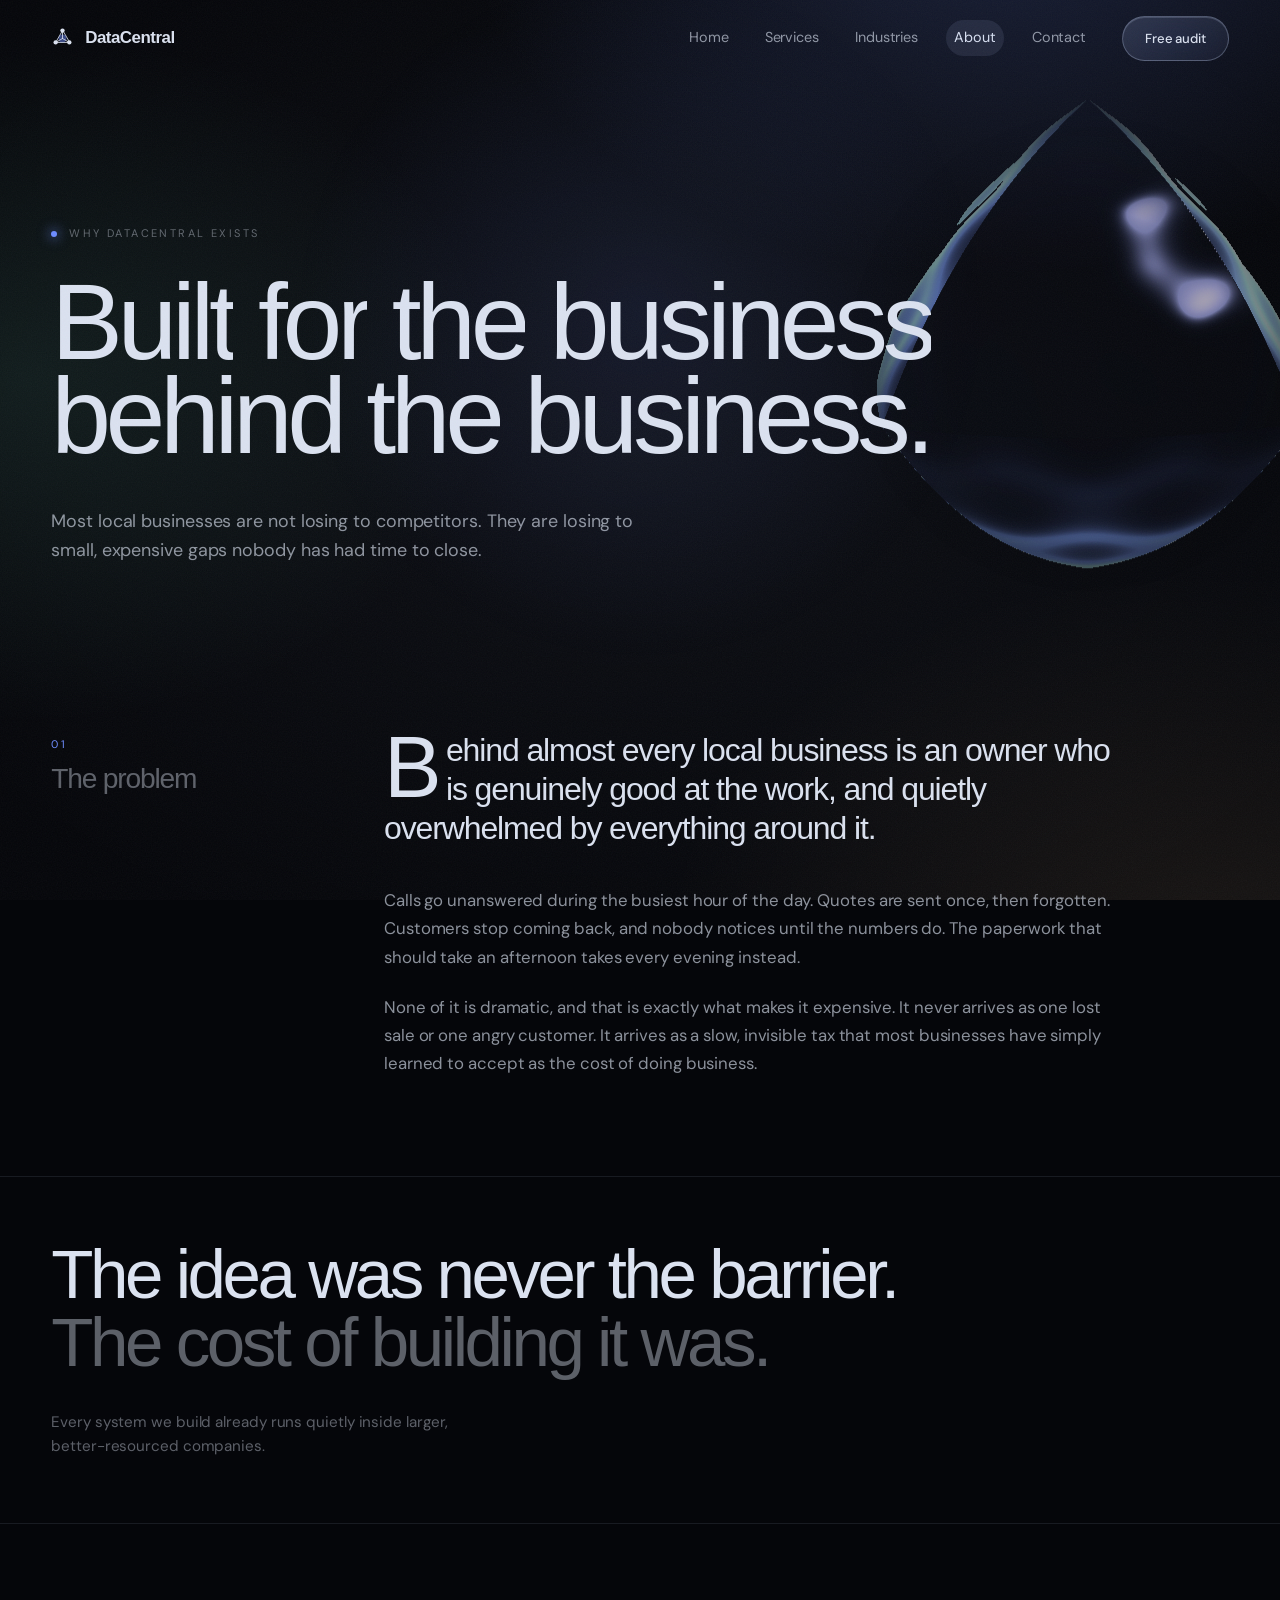
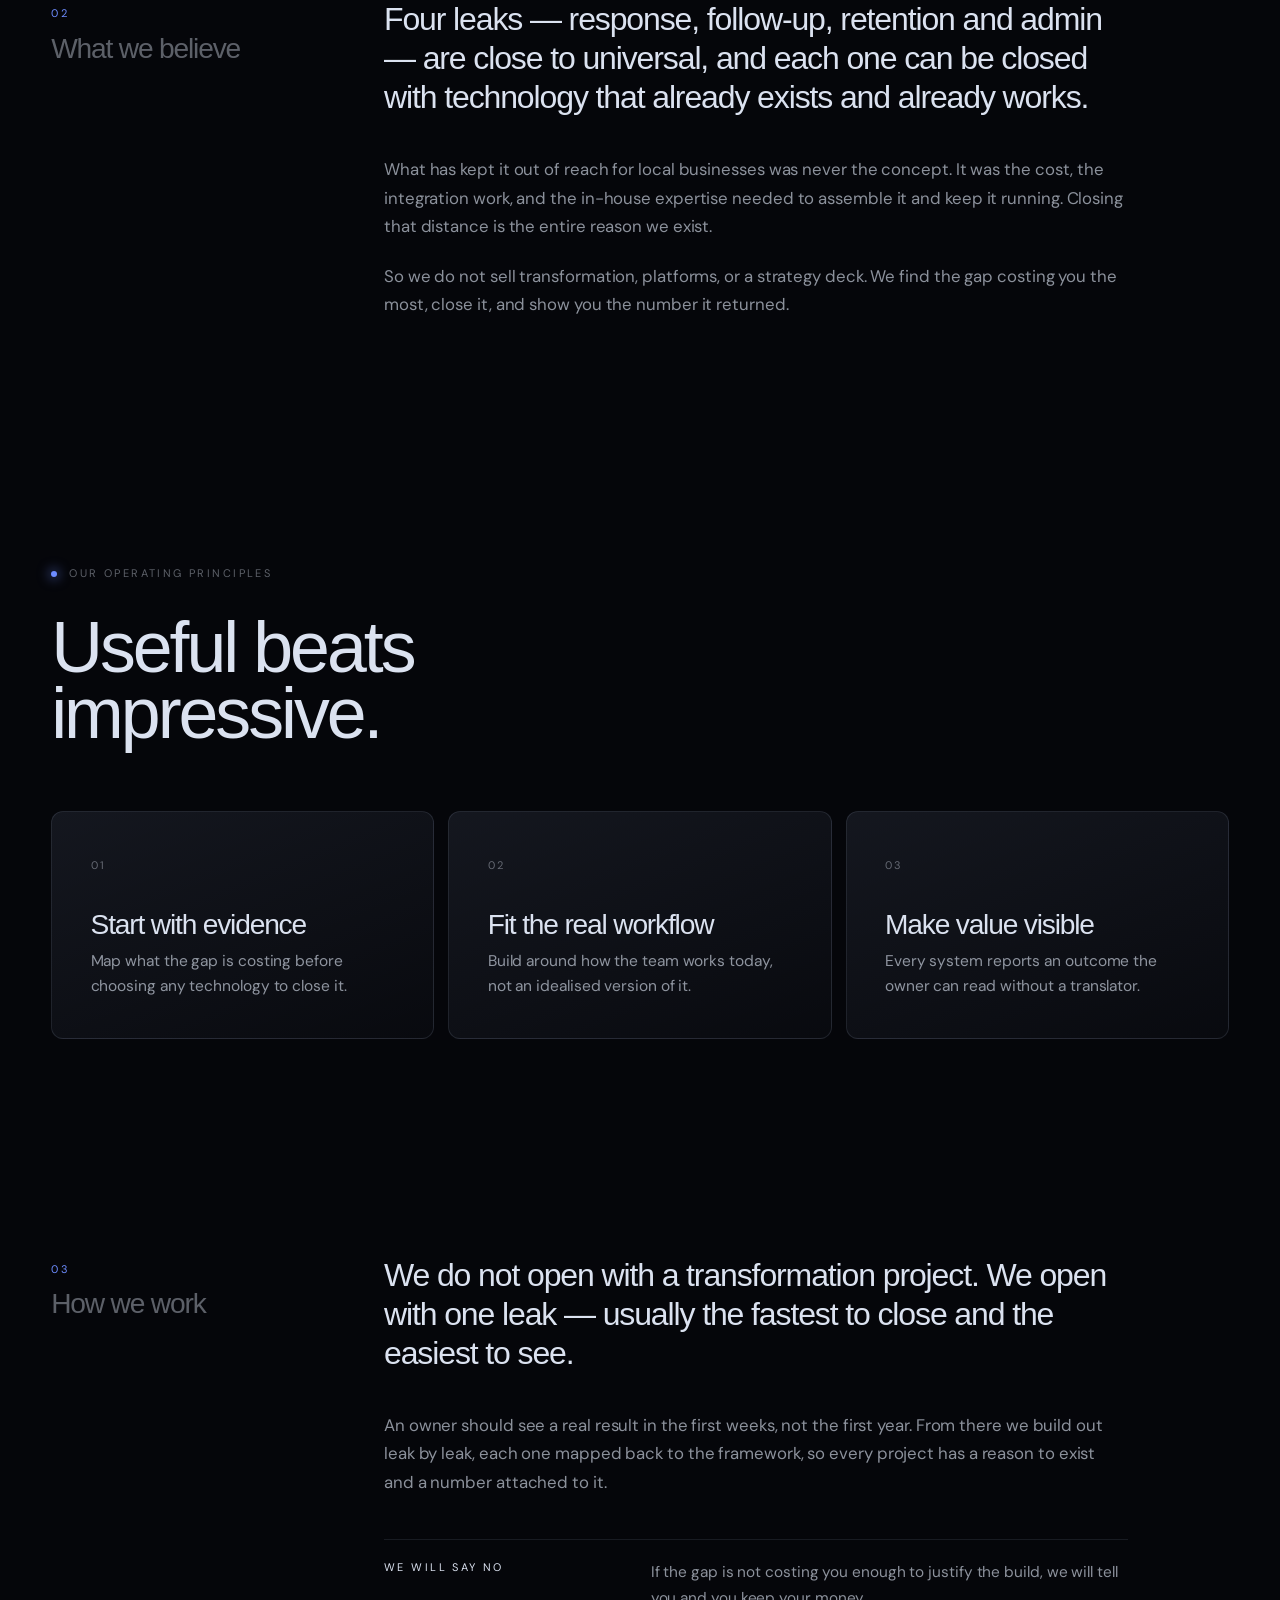
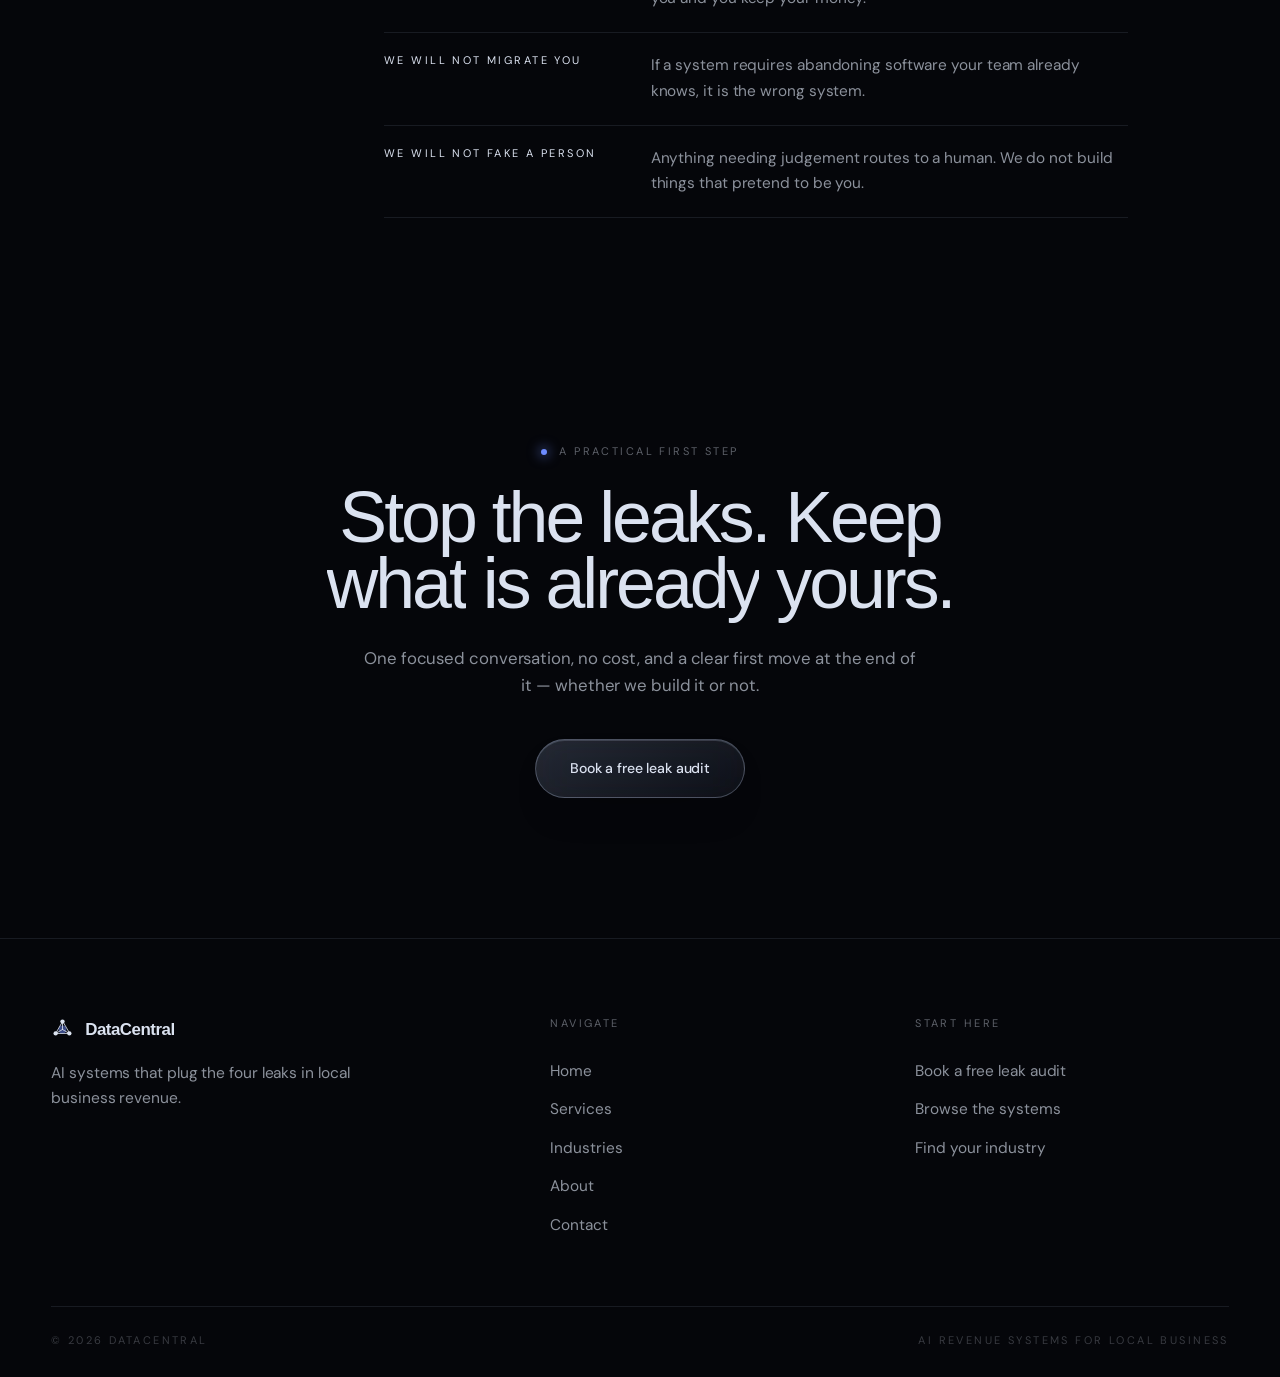
==== commit 1eeae282: "feat: node-mark logo, eased scrolling, word reveals, card tilt Logo - Replace the header/footer dot " ====
--- a/about.html
+++ b/about.html
@@ -6,7 +6,7 @@
   <title>About | DataCentral</title>
   <meta name="description" content="DataCentral makes proven AI capabilities practical and measurable for local business owners." />
   <meta name="theme-color" content="#05060a" />
-  <link rel="icon" href="data:image/svg+xml,%3Csvg xmlns='http://www.w3.org/2000/svg' viewBox='0 0 32 32'%3E%3Crect width='32' height='32' rx='7' fill='%2305060a'/%3E%3Ccircle cx='16' cy='16' r='6' fill='%23f6f8fc'/%3E%3Ccircle cx='16' cy='16' r='11' fill='none' stroke='%236d8cff' stroke-width='1.4'/%3E%3C/svg%3E" />
+  <link rel="icon" href="data:image/svg+xml,%3Csvg xmlns='http://www.w3.org/2000/svg' viewBox='0 0 32 32'%3E%3Crect width='32' height='32' rx='7' fill='%2305060a'/%3E%3Ccircle cx='16' cy='16.5' r='4.6' fill='%236d8cff' opacity='.55'/%3E%3Cg fill='none' stroke='%23f6f8fc' stroke-width='1.3' stroke-linecap='round' stroke-linejoin='round'%3E%3Cpath d='M16 7 7.8 21.2h16.4z'/%3E%3Cpath d='M16 7v9.5M16 16.5 7.8 21.2M16 16.5 24.2 21.2'/%3E%3C/g%3E%3Cg fill='%23f6f8fc'%3E%3Ccircle cx='16' cy='7' r='2.7'/%3E%3Ccircle cx='7.8' cy='21.2' r='2.7'/%3E%3Ccircle cx='24.2' cy='21.2' r='2.7'/%3E%3C/g%3E%3C/svg%3E" />
   <link rel="preconnect" href="https://api.fontshare.com" crossorigin />
   <link rel="preconnect" href="https://cdn.fontshare.com" crossorigin />
   <link rel="preconnect" href="https://fonts.googleapis.com" />
@@ -36,7 +36,16 @@
 
   <header>
     <div class="nav-container">
-      <a href="index.html" class="logo">DataCentral</a>
+      <a href="index.html" class="logo">
+        <svg class="logo-mark" viewBox="0 0 32 32" aria-hidden="true" focusable="false">
+          <circle class="logo-core" cx="16" cy="16" r="5.4" />
+          <path class="logo-web" d="M16 5 6.47 21.5h19.06zM16 5v11M16 16 6.47 21.5M16 16 25.53 21.5" />
+          <circle cx="16" cy="5" r="3" />
+          <circle cx="6.47" cy="21.5" r="3" />
+          <circle cx="25.53" cy="21.5" r="3" />
+        </svg>
+        DataCentral
+      </a>
       <button class="nav-toggle" aria-label="Toggle navigation">
         <span></span><span></span><span></span>
       </button>
@@ -132,7 +141,16 @@
   <footer>
     <div class="footer-container">
       <div class="footer-brand">
-        <a href="index.html" class="logo">DataCentral</a>
+        <a href="index.html" class="logo">
+          <svg class="logo-mark" viewBox="0 0 32 32" aria-hidden="true" focusable="false">
+            <circle class="logo-core" cx="16" cy="16" r="5.4" />
+            <path class="logo-web" d="M16 5 6.47 21.5h19.06zM16 5v11M16 16 6.47 21.5M16 16 25.53 21.5" />
+            <circle cx="16" cy="5" r="3" />
+            <circle cx="6.47" cy="21.5" r="3" />
+            <circle cx="25.53" cy="21.5" r="3" />
+          </svg>
+          DataCentral
+        </a>
         <p>AI systems that plug the four leaks in local business revenue.</p>
       </div>
       <div>
--- a/style.css
+++ b/style.css
@@ -319,7 +319,20 @@
     inset 0 1px 0 var(--glass-highlight),
     inset 0 -1px 0 rgba(188, 208, 255, 0.05),
     0 34px 70px -34px rgba(0, 0, 0, 0.95);
-  transition: border-color 0.5s var(--ease), transform 0.6s var(--ease), box-shadow 0.5s var(--ease);
+  /* `translate` carries the hover lift, not `transform`: the reveal system owns
+     `transform`, and `.is-in { transform: none }` outranks any :hover rule. */
+  transition: border-color 0.5s var(--ease), translate 0.6s var(--ease), box-shadow 0.5s var(--ease),
+    rotate 0.5s var(--ease);
+}
+
+/* Card tilt. main.js writes the `rotate` property directly, which the browser
+   applies before `transform`, so a card's hover lift and a button's magnetic
+   `translate` all compose instead of overwriting each other. */
+.modes-grid,
+.stats-grid,
+.service-list,
+.rail {
+  perspective: 1600px;
 }
 
 /* Pointer-tracked sheen. --mx/--my are written by main.js. */
@@ -410,15 +423,27 @@
 }
 
 /* ---------- 6. Reveal ---------- */
+/* The revealed state is an animation, not a transition. A `transition` here
+   would be the winning declaration for the whole element, silently replacing
+   the hover transitions each card sets for itself. */
 .js [data-reveal] {
   opacity: 0;
   transform: translateY(26px);
-  transition: opacity 1s var(--ease), transform 1s var(--ease);
 }
 
 .js [data-reveal].is-in {
-  opacity: 1;
-  transform: none;
+  animation: reveal-in 1s var(--ease) both;
+}
+
+@keyframes reveal-in {
+  from {
+    opacity: 0;
+    transform: translateY(26px);
+  }
+  to {
+    opacity: 1;
+    transform: none;
+  }
 }
 
 /* The extra padding is descender room — at hero sizes a `g` or `q` was being
@@ -456,6 +481,27 @@
   transition-delay: 0.27s;
 }
 
+/* Word masks. main.js rebuilds plain headings into these, trading the block
+   fade of [data-reveal] for type rising out of its own line box. */
+.word {
+  display: inline-block;
+  overflow: hidden;
+  vertical-align: top;
+  padding-bottom: 0.16em;
+  margin-bottom: -0.16em;
+}
+
+.js [data-words] .word > span {
+  display: inline-block;
+  transform: translateY(112%);
+  transition: transform 1.05s var(--ease);
+  transition-delay: calc(var(--w, 0) * 42ms);
+}
+
+.js [data-words].is-in .word > span {
+  transform: none;
+}
+
 /* The `js` class is set in the document head so the preloader can avoid a
    flash. If main.js does not arrive, make the hidden reveal content usable
    when the preloader's own seven-second failsafe clears the screen. */
@@ -477,7 +523,8 @@
   }
 
   .js [data-reveal],
-  .js [data-lines] .line > span {
+  .js [data-lines] .line > span,
+  .js [data-words] .word > span {
     opacity: 1;
     transform: none;
     transition: none;
@@ -556,19 +603,36 @@
   letter-spacing: -0.03em;
 }
 
-.logo::before {
-  content: "";
-  width: 8px;
-  height: 8px;
-  border-radius: 50%;
-  background: var(--ink);
-  box-shadow: 0 0 14px 2px var(--iris-soft);
+.logo-mark {
+  width: 23px;
+  height: 23px;
+  flex: 0 0 auto;
+  fill: currentColor;
   animation: pulse 3.4s var(--ease-io) infinite;
+  transition: rotate 0.9s var(--ease);
+}
+
+/* A third of a turn maps the mark exactly onto itself. */
+.logo:hover .logo-mark {
+  rotate: 120deg;
+}
+
+.logo-core {
+  fill: var(--iris);
+  opacity: 0.5;
+}
+
+.logo-web {
+  fill: none;
+  stroke: currentColor;
+  stroke-width: 1.15;
+  stroke-linecap: round;
+  stroke-linejoin: round;
 }
 
 @keyframes pulse {
-  0%, 100% { box-shadow: 0 0 14px 2px var(--iris-soft); }
-  50% { box-shadow: 0 0 22px 5px var(--iris-soft); }
+  0%, 100% { filter: drop-shadow(0 0 6px rgba(109, 140, 255, 0.42)); }
+  50% { filter: drop-shadow(0 0 13px rgba(109, 140, 255, 0.72)); }
 }
 
 header nav ul {
@@ -811,15 +875,20 @@
   opacity: 0;
   transition: opacity 1.6s var(--ease);
   /* Radial keeps the crystal from ending on a hard edge; the linear fades the
-     side that runs under the headline so type always stays first. */
+     side that runs under the headline so type always stays first. Both spellings
+     carry both layers — a lone `-webkit-mask-image` after the standard property
+     is an alias for it in Blink and silently drops the second layer. */
+  -webkit-mask-image: radial-gradient(closest-side, #000 58%, transparent 100%),
+    linear-gradient(90deg, transparent 0%, #000 46%);
   mask-image: radial-gradient(closest-side, #000 58%, transparent 100%),
-    linear-gradient(90deg, transparent 0%, #000 34%);
+    linear-gradient(90deg, transparent 0%, #000 46%);
+  -webkit-mask-composite: source-in;
   mask-composite: intersect;
-  -webkit-mask-image: radial-gradient(closest-side, #000 58%, transparent 100%);
 }
 
 @supports not (mask-composite: intersect) {
   .hero-canvas {
+    -webkit-mask-image: radial-gradient(closest-side, #000 58%, transparent 100%);
     mask-image: radial-gradient(closest-side, #000 58%, transparent 100%);
   }
 }
@@ -854,10 +923,21 @@
 }
 
 .hero h1 .glow {
-  background: linear-gradient(100deg, var(--ink) 20%, var(--iris) 60%, var(--mint));
+  background: linear-gradient(100deg, var(--ink) 8%, var(--iris) 42%, var(--mint) 62%, var(--ink) 96%);
+  background-size: 240% 100%;
   -webkit-background-clip: text;
   background-clip: text;
   color: transparent;
+  animation: glow-drift 11s var(--ease-io) infinite;
+}
+
+@keyframes glow-drift {
+  0%, 100% {
+    background-position: 0% 50%;
+  }
+  50% {
+    background-position: 100% 50%;
+  }
 }
 
 .hero-lower {
@@ -917,6 +997,27 @@
   50% { transform: scaleY(1); transform-origin: top; opacity: 1; }
 }
 
+/* The hero recedes as the page moves past it rather than simply scrolling
+   away. Applied to the wrappers, so the reveal animations on their children
+   are untouched. */
+@supports (animation-timeline: view()) {
+  @media (prefers-reduced-motion: no-preference) {
+    .hero-body,
+    .hero-foot {
+      animation: hero-recede linear both;
+      animation-timeline: view();
+      animation-range: exit 50% exit 100%;
+    }
+
+    @keyframes hero-recede {
+      to {
+        opacity: 0.12;
+        transform: translateY(-40px);
+      }
+    }
+  }
+}
+
 /* ---------- 12. Marquee ---------- */
 .marquee {
   overflow: hidden;
@@ -1119,7 +1220,7 @@
 }
 
 .mode-card:hover {
-  transform: translateY(-6px);
+  translate: 0 -6px;
 }
 
 /* ---------- 16. Systems rail ---------- */
@@ -1260,7 +1361,7 @@
   background: linear-gradient(158deg, var(--glass-top), var(--glass-bottom));
   border: 1px solid var(--glass-edge);
   overflow: hidden;
-  transition: border-color 0.5s var(--ease), transform 0.5s var(--ease);
+  transition: border-color 0.5s var(--ease), translate 0.5s var(--ease);
 }
 
 .process-list li::before {
@@ -1277,7 +1378,7 @@
 
 .process-list li:hover {
   border-color: var(--glass-edge-lit);
-  transform: translateX(6px);
+  translate: 6px 0;
 }
 
 .process-list li:hover::before {
@@ -1653,7 +1754,7 @@
 }
 
 .service-card:hover {
-  transform: translateY(-5px);
+  translate: 0 -5px;
 }
 
 .service-card-head {
@@ -2117,12 +2218,12 @@
   border-radius: var(--radius-sm);
   border: 1px solid var(--glass-edge);
   background: linear-gradient(158deg, var(--glass-top), var(--glass-bottom));
-  transition: border-color 0.5s var(--ease), transform 0.5s var(--ease);
+  transition: border-color 0.5s var(--ease), translate 0.5s var(--ease);
 }
 
 .principles-grid article:hover {
   border-color: var(--glass-edge-lit);
-  transform: translateY(-5px);
+  translate: 0 -5px;
 }
 
 .principles-grid article > span {
@@ -2614,7 +2715,8 @@
 
   /* Reveals never run for a print-only render, so opt every one of them in. */
   .js [data-reveal],
-  .js [data-lines] .line > span {
+  .js [data-lines] .line > span,
+  .js [data-words] .word > span {
     opacity: 1;
     transform: none;
   }
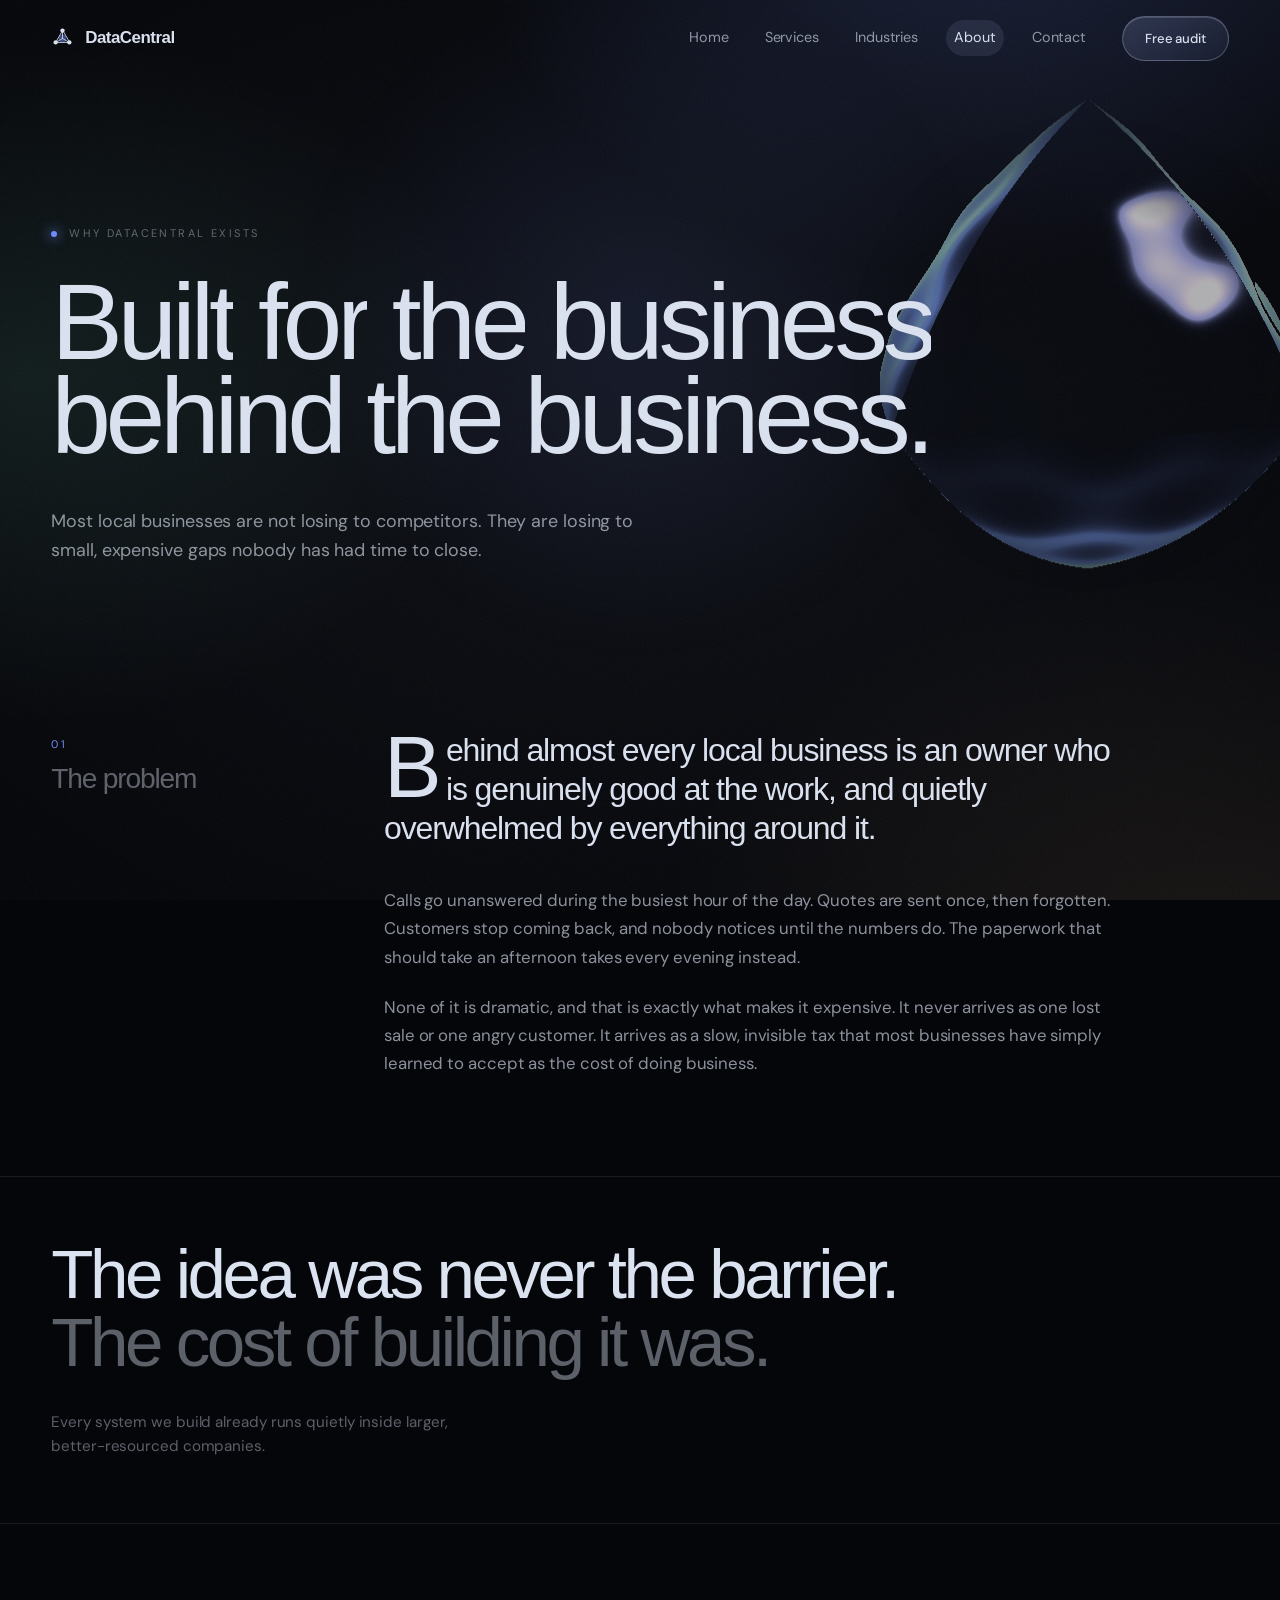
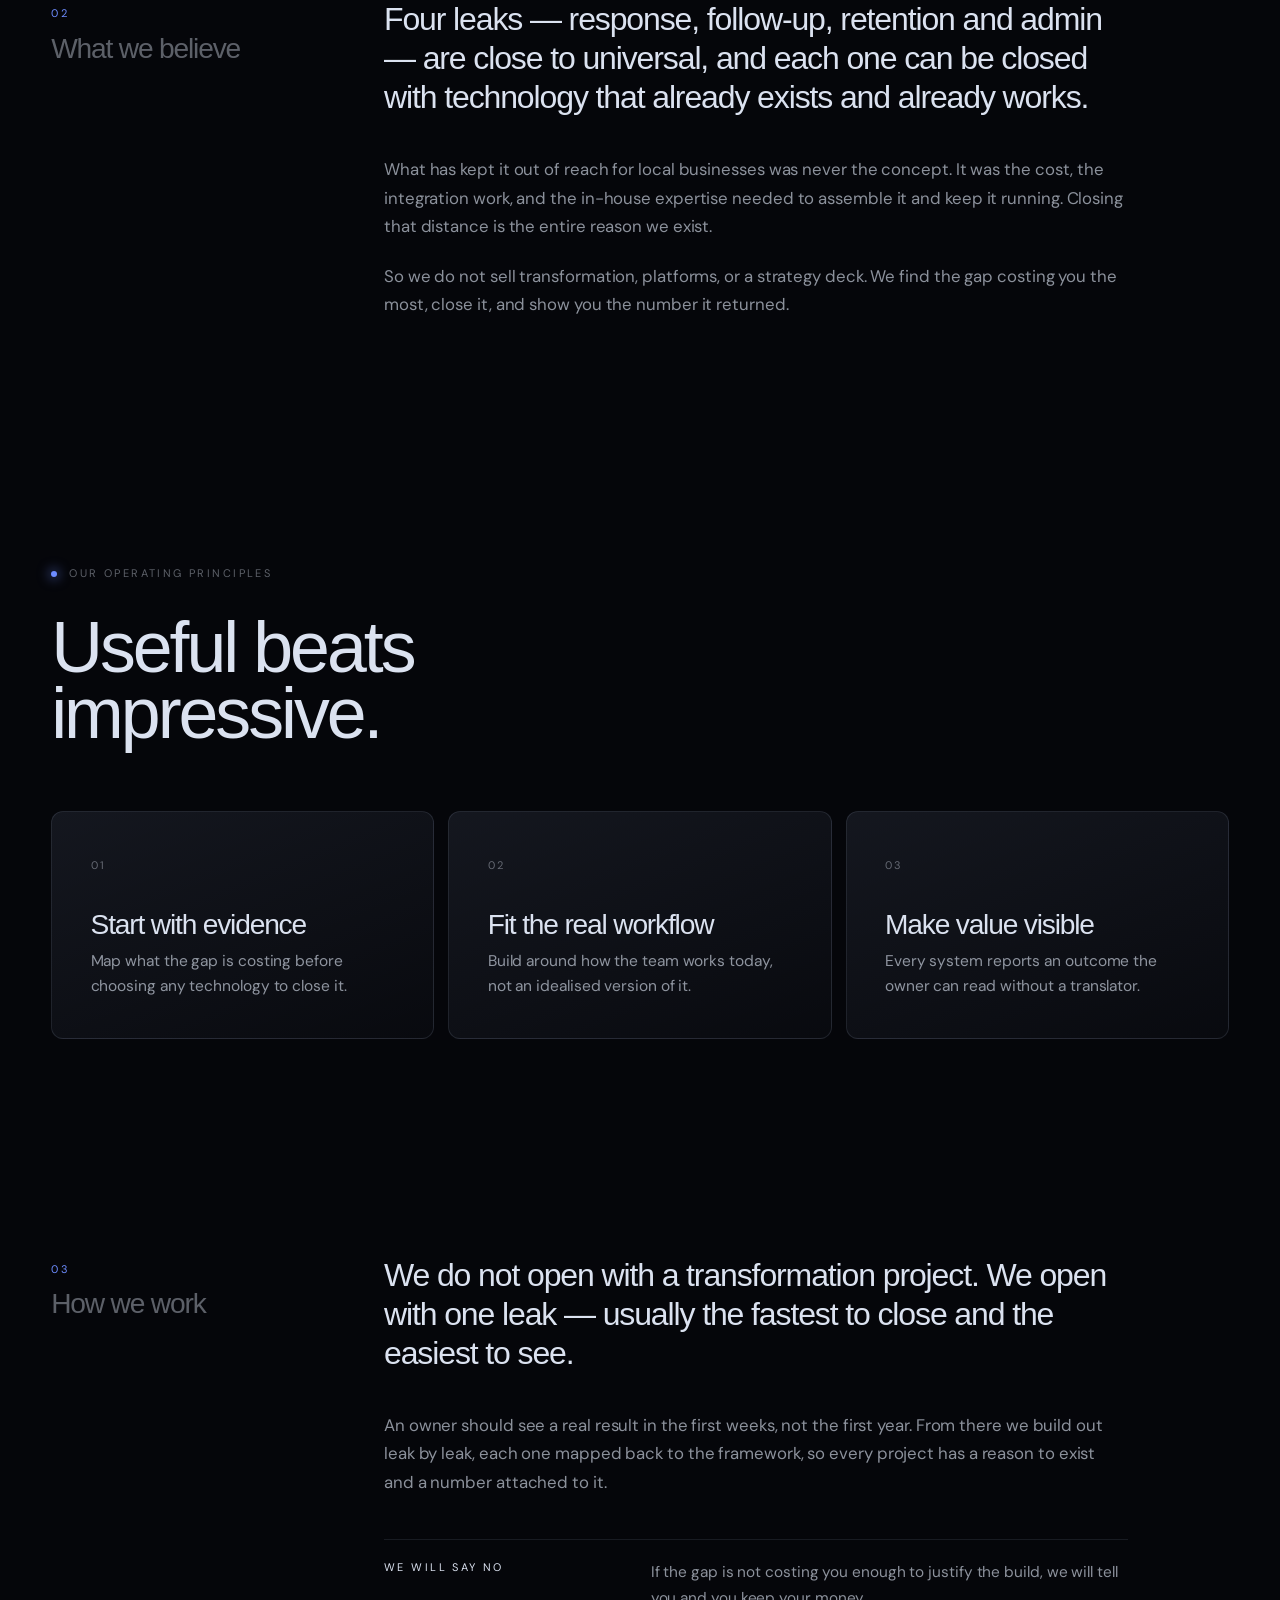
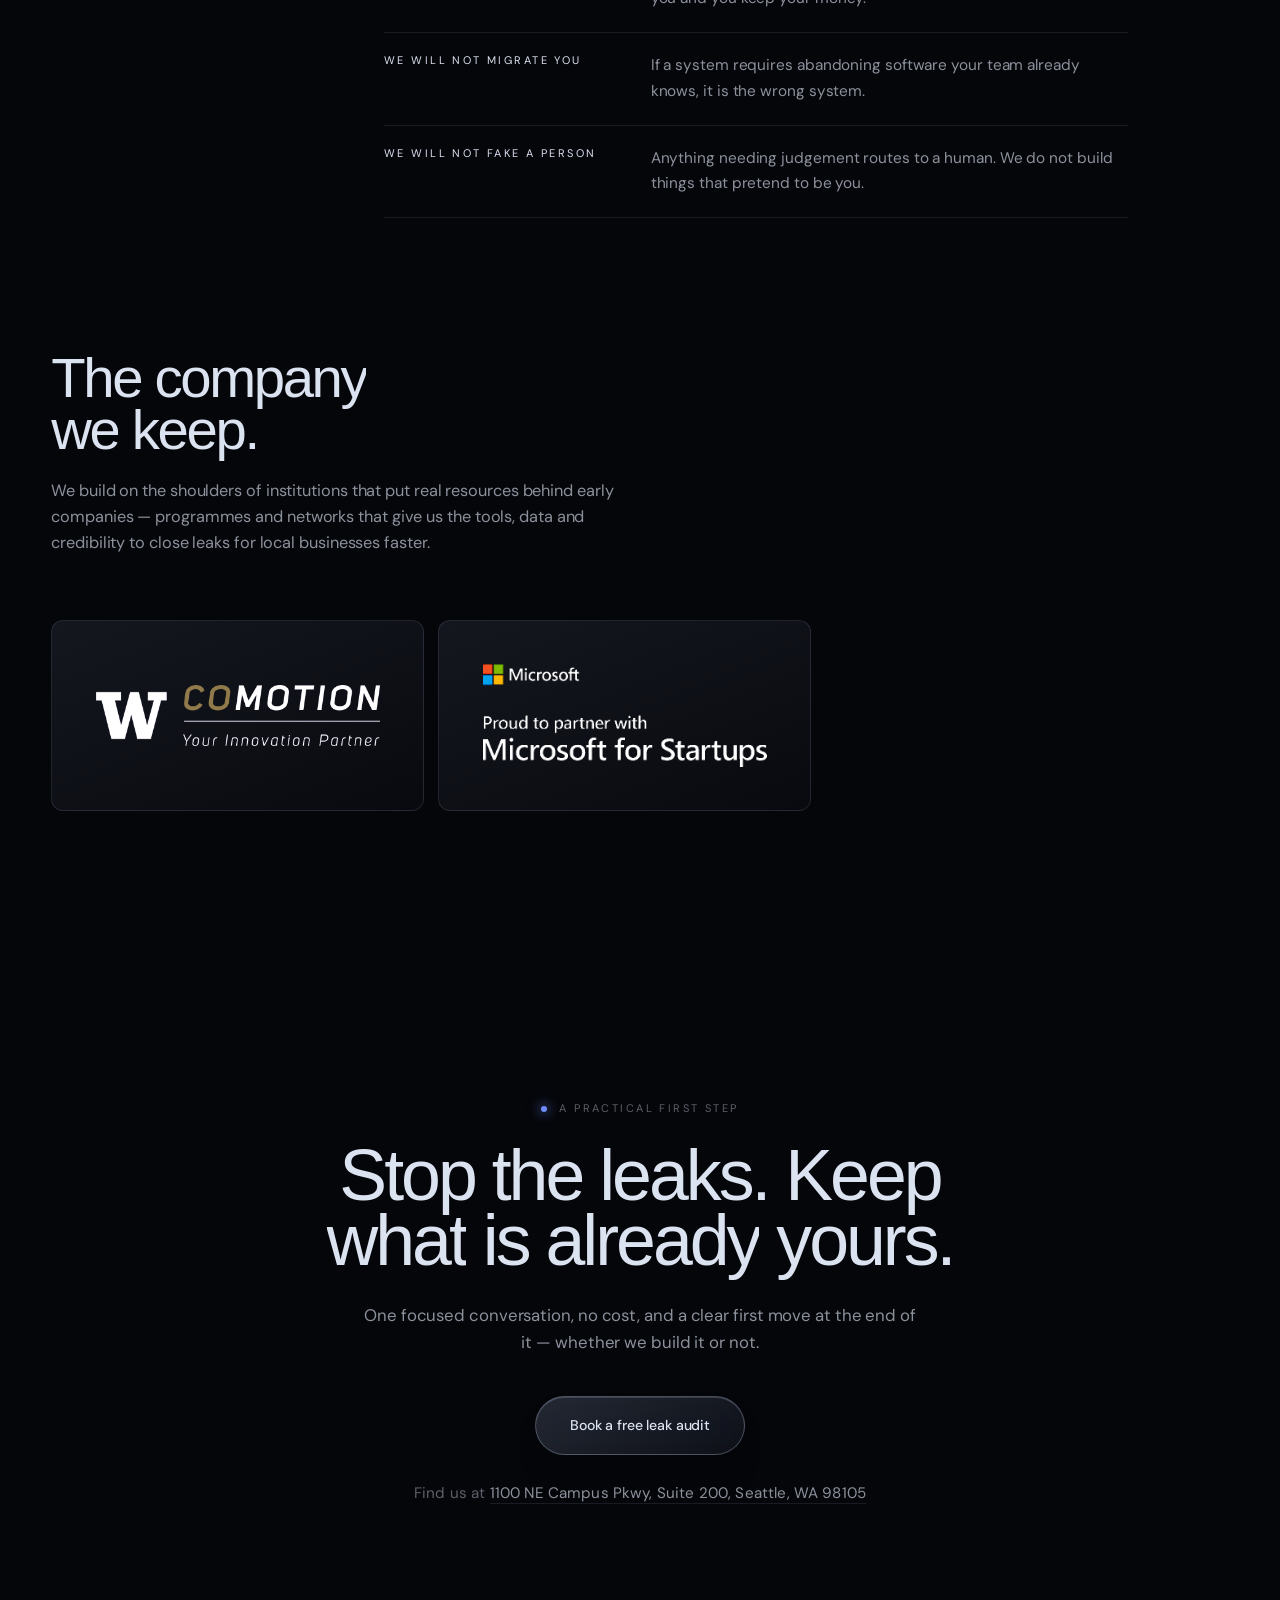
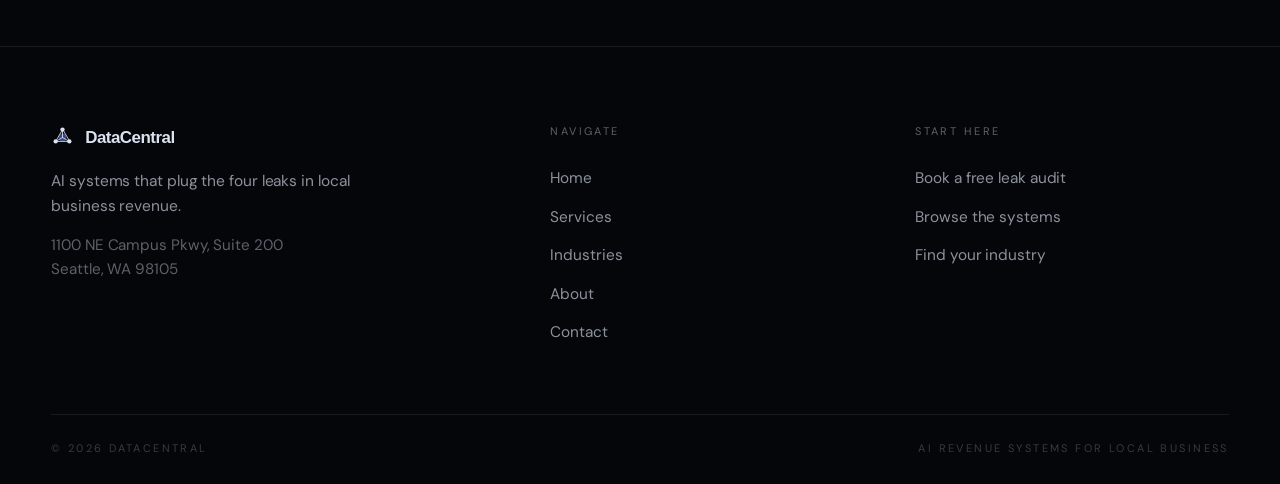
==== commit dff173e7: "Add Partnerships section, partner logos, and Seattle address - Add Partnerships section to About pag" ====
--- a/about.html
+++ b/about.html
@@ -130,11 +130,26 @@
       </div>
     </section>
 
+    <section class="partners-band">
+      <div class="partners-inner">
+        <span class="section-kicker" data-reveal>Partnerships &amp; backing</span>
+        <h2 data-reveal>The company we keep.</h2>
+        <p class="partners-lead" data-reveal>We build on the shoulders of institutions that put real resources behind early companies — programmes and networks that give us the tools, data and credibility to close leaks for local businesses faster.</p>
+        <ul class="partners-logos" data-reveal>
+          <li><img src="assets/uw-comotion.png" alt="UW CoMotion — Your Innovation Partner" loading="lazy" /></li>
+          <li><img src="assets/microsoft-for-startups.png" alt="Proud to partner with Microsoft for Startups" loading="lazy" /></li>
+        </ul>
+      </div>
+    </section>
+
     <section class="closing-cta">
       <span class="section-kicker" data-reveal>A practical first step</span>
       <h2 data-reveal>Stop the leaks. Keep what is already yours.</h2>
       <p data-reveal>One focused conversation, no cost, and a clear first move at the end of it — whether we build it or not.</p>
       <a href="contact.html" class="btn" data-reveal>Book a free leak audit</a>
+      <address class="closing-location" data-reveal>
+        Find us at <a href="https://maps.google.com/?q=1100+NE+Campus+Pkwy+Suite+200,+Seattle,+WA+98105" target="_blank" rel="noopener noreferrer">1100 NE Campus Pkwy, Suite 200, Seattle, WA 98105</a>
+      </address>
     </section>
   </main>
 
@@ -152,6 +167,9 @@
           DataCentral
         </a>
         <p>AI systems that plug the four leaks in local business revenue.</p>
+        <address class="footer-address">
+          <a href="https://maps.google.com/?q=1100+NE+Campus+Pkwy+Suite+200,+Seattle,+WA+98105" target="_blank" rel="noopener noreferrer">1100 NE Campus Pkwy, Suite 200<br />Seattle, WA 98105</a>
+        </address>
       </div>
       <div>
         <h4>Navigate</h4>
--- a/style.css
+++ b/style.css
@@ -2240,6 +2240,79 @@
   font-size: 0.97rem;
 }
 
+/* ---------- 25b. Partnerships ---------- */
+.partners-band {
+  padding: 0 var(--gutter) var(--bay);
+}
+
+.partners-inner {
+  max-width: var(--shell);
+  margin: 0 auto;
+}
+
+.partners-inner > h2 {
+  font-size: clamp(2.1rem, 4.4vw, 3.6rem);
+  max-width: 16ch;
+  margin-bottom: 22px;
+}
+
+.partners-lead {
+  max-width: 54ch;
+  margin-bottom: clamp(40px, 5vw, 64px);
+  color: var(--ink-2);
+  font-size: 1.02rem;
+}
+
+.partners-logos {
+  list-style: none;
+  margin: 0;
+  padding: 0;
+  display: grid;
+  grid-template-columns: repeat(2, 1fr);
+  gap: 14px;
+  max-width: 760px;
+}
+
+.partners-logos li {
+  display: flex;
+  align-items: center;
+  justify-content: center;
+  padding: clamp(28px, 3.4vw, 48px);
+  border-radius: var(--radius-sm);
+  border: 1px solid var(--glass-edge);
+  background: linear-gradient(158deg, var(--glass-top), var(--glass-bottom));
+  transition: border-color 0.5s var(--ease), transform 0.5s var(--ease);
+}
+
+.partners-logos li:hover {
+  border-color: var(--glass-edge-lit);
+  transform: translateY(-5px);
+}
+
+.partners-logos img {
+  display: block;
+  width: 100%;
+  max-height: 70px;
+  object-fit: contain;
+  transition: opacity 0.5s var(--ease);
+}
+
+/* The Microsoft graphic is a taller, two-line composition, so it needs more
+   vertical room than the single-line wordmarks to read at a comparable size. */
+.partners-logos li:nth-child(2) img {
+  max-height: 120px;
+}
+
+.partners-logos li:hover img {
+  opacity: 0.88;
+}
+
+@media (max-width: 720px) {
+  .partners-logos {
+    grid-template-columns: 1fr;
+  }
+}
+
 /* ---------- 26. Contact ---------- */
 .contact-layout {
   display: grid;
@@ -2432,6 +2505,45 @@
   max-width: 32ch;
   color: var(--ink-2);
   font-size: 0.97rem;
+}
+
+.footer-address {
+  margin-top: 16px;
+  font-style: normal;
+  color: var(--ink-3);
+  font-size: 0.95rem;
+  line-height: 1.55;
+}
+
+.footer-address a {
+  color: inherit;
+  text-decoration: none;
+  transition: color 0.35s var(--ease);
+}
+
+.footer-address a:hover {
+  color: var(--ink);
+}
+
+/* Location line under the About closing CTA */
+.closing-location {
+  margin-top: 26px;
+  font-style: normal;
+  color: var(--ink-3);
+  font-size: 0.95rem;
+  letter-spacing: 0.01em;
+}
+
+.closing-location a {
+  color: var(--ink-2);
+  text-decoration: none;
+  border-bottom: 1px solid var(--hairline);
+  transition: color 0.35s var(--ease), border-color 0.35s var(--ease);
+}
+
+.closing-location a:hover {
+  color: var(--ink);
+  border-color: var(--glass-edge-lit);
 }
 
 .footer-container ul li + li {
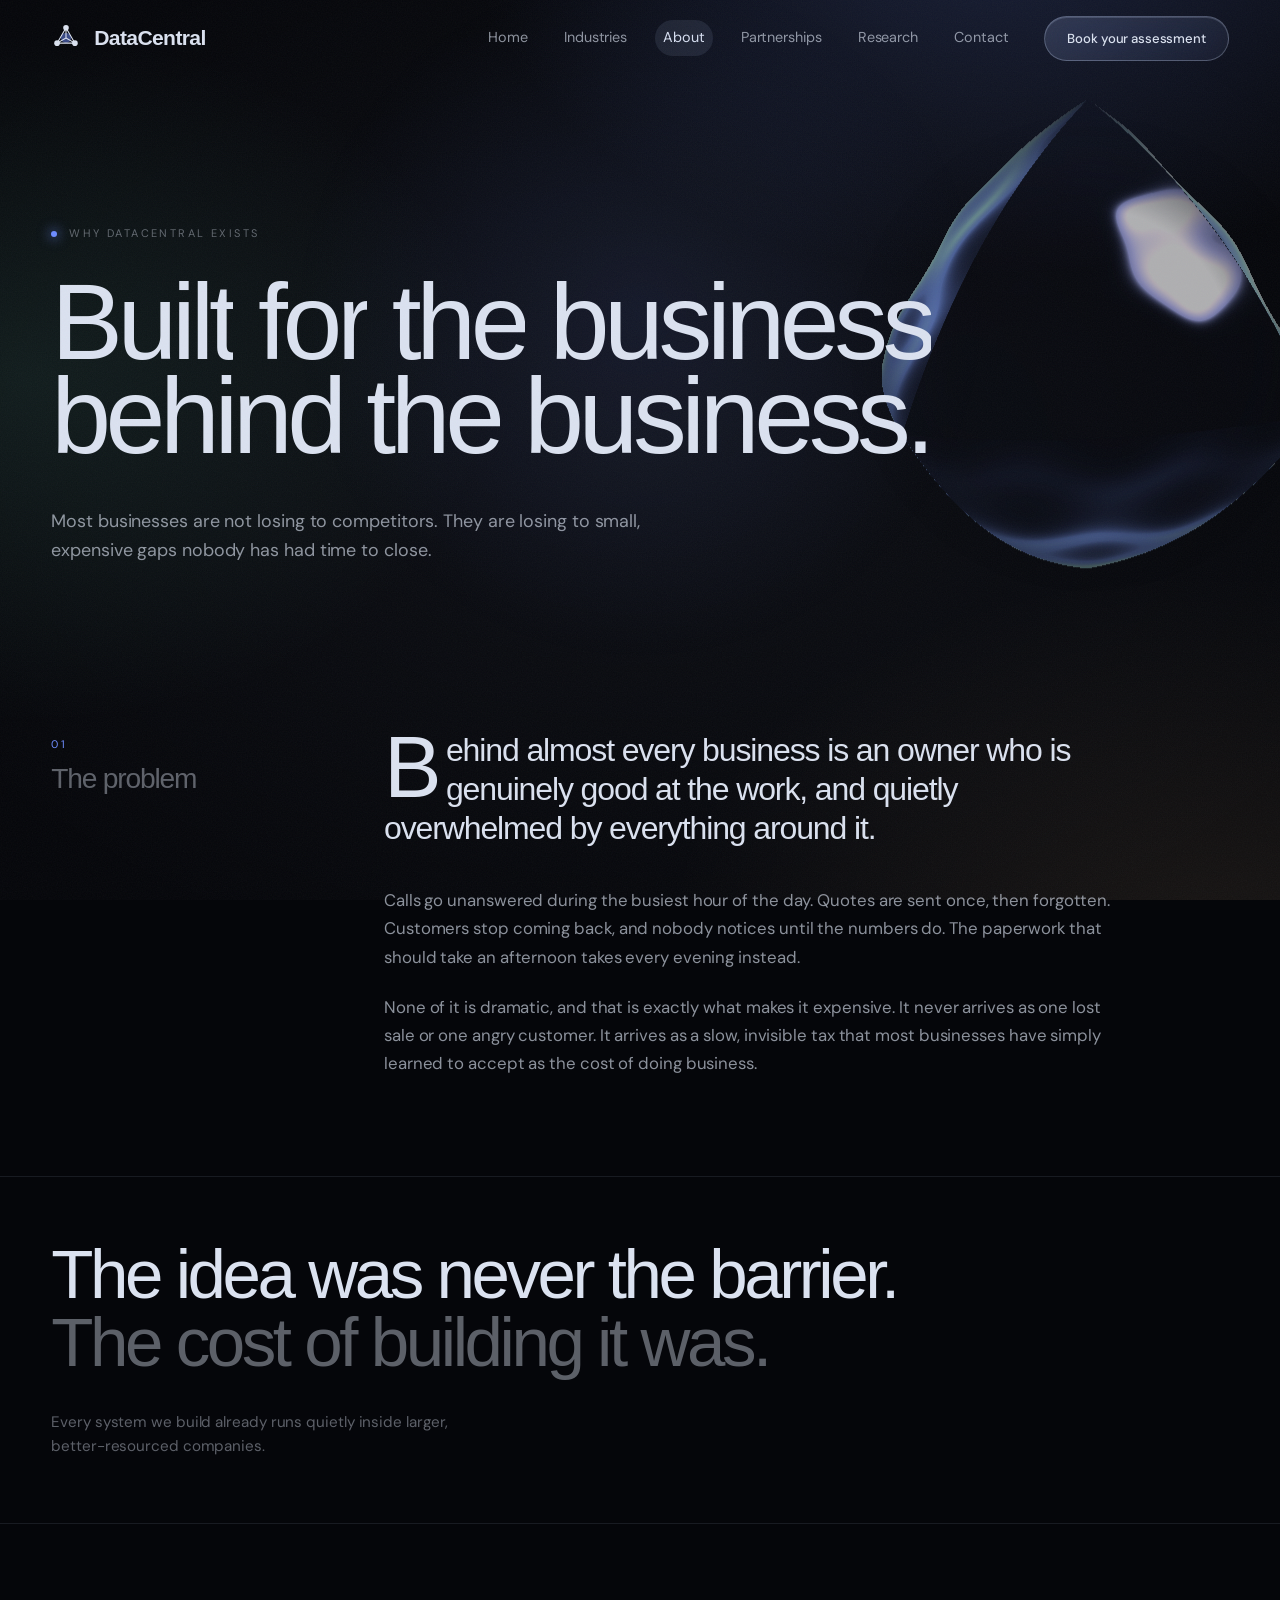
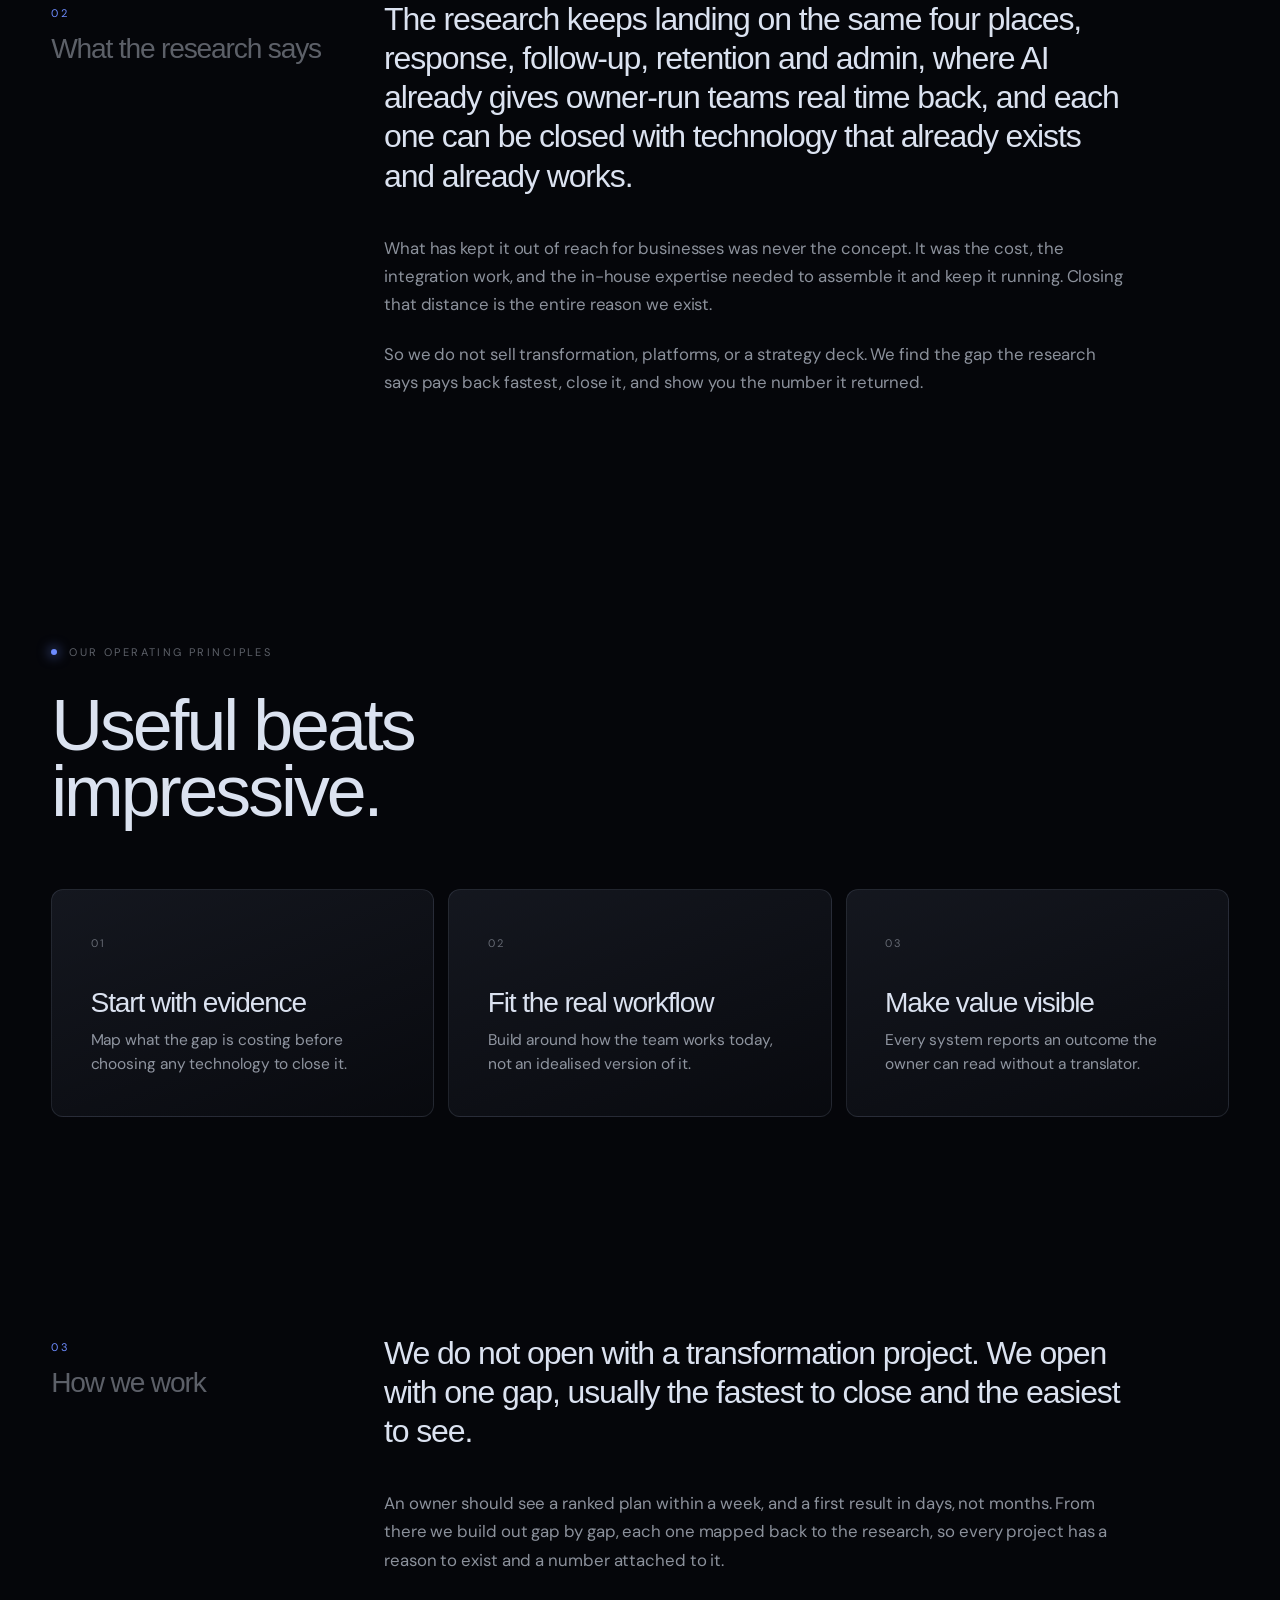
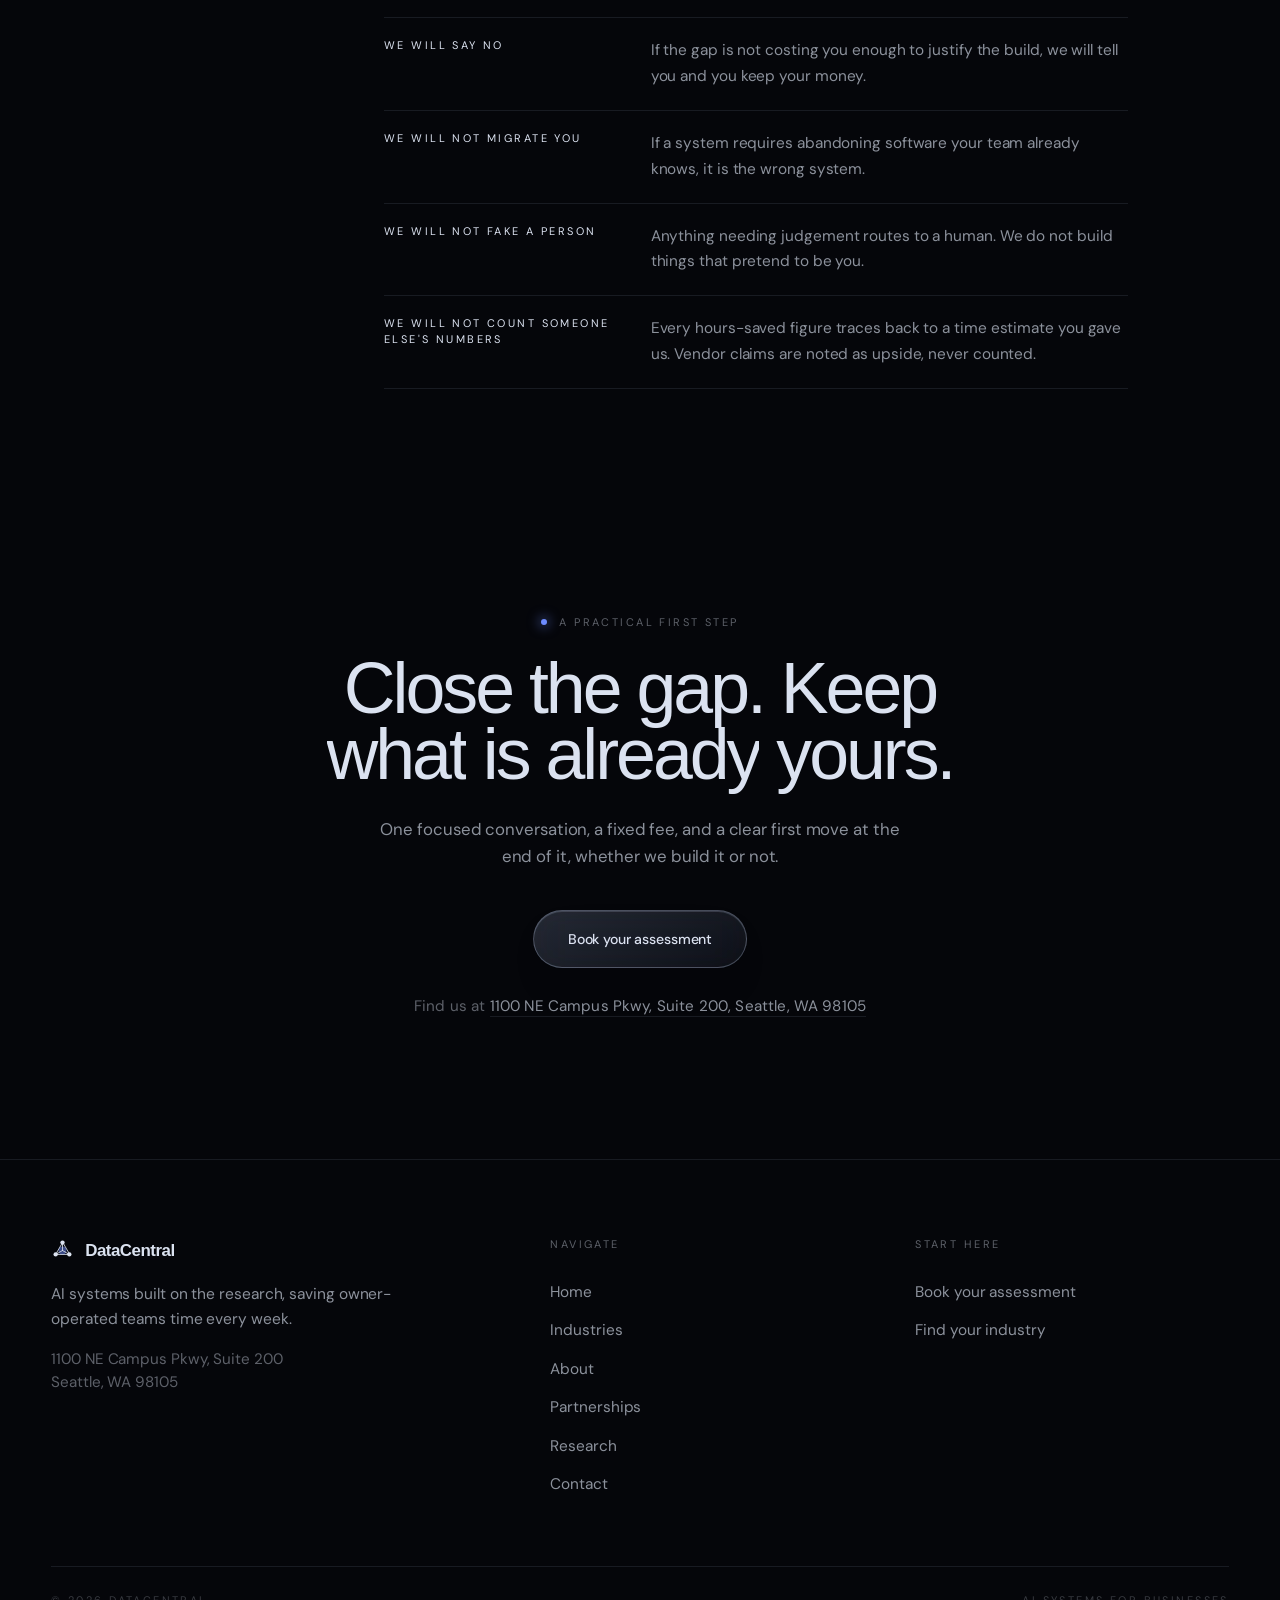
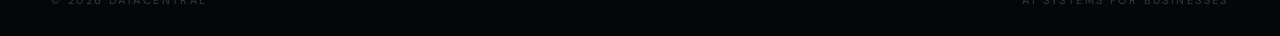
==== commit 82122eb2: "Add Partnerships/Research pages, rework messaging to research-backed positioning Adds a Partnerships" ====
--- a/about.html
+++ b/about.html
@@ -4,7 +4,7 @@
   <meta charset="UTF-8" />
   <meta name="viewport" content="width=device-width, initial-scale=1.0" />
   <title>About | DataCentral</title>
-  <meta name="description" content="DataCentral makes proven AI capabilities practical and measurable for local business owners." />
+  <meta name="description" content="DataCentral makes proven AI capabilities practical and measurable for business owners." />
   <meta name="theme-color" content="#05060a" />
   <link rel="icon" href="data:image/svg+xml,%3Csvg xmlns='http://www.w3.org/2000/svg' viewBox='0 0 32 32'%3E%3Crect width='32' height='32' rx='7' fill='%2305060a'/%3E%3Ccircle cx='16' cy='16.5' r='4.6' fill='%236d8cff' opacity='.55'/%3E%3Cg fill='none' stroke='%23f6f8fc' stroke-width='1.3' stroke-linecap='round' stroke-linejoin='round'%3E%3Cpath d='M16 7 7.8 21.2h16.4z'/%3E%3Cpath d='M16 7v9.5M16 16.5 7.8 21.2M16 16.5 24.2 21.2'/%3E%3C/g%3E%3Cg fill='%23f6f8fc'%3E%3Ccircle cx='16' cy='7' r='2.7'/%3E%3Ccircle cx='7.8' cy='21.2' r='2.7'/%3E%3Ccircle cx='24.2' cy='21.2' r='2.7'/%3E%3C/g%3E%3C/svg%3E" />
   <link rel="preconnect" href="https://api.fontshare.com" crossorigin />
@@ -52,14 +52,15 @@
       <nav>
         <ul>
           <li><a href="index.html">Home</a></li>
-          <li><a href="services.html">Services</a></li>
           <li><a href="industries.html">Industries</a></li>
           <li><a href="about.html" class="active">About</a></li>
+          <li><a href="partnerships.html">Partnerships</a></li>
+          <li><a href="research.html">Research</a></li>
           <li><a href="contact.html">Contact</a></li>
         </ul>
       </nav>
       <div class="nav-actions">
-        <a href="contact.html" class="btn btn-sm nav-cta">Free audit</a>
+        <a href="contact.html" class="btn btn-sm nav-cta">Book your assessment</a>
       </div>
     </div>
     <div class="scroll-progress" aria-hidden="true"></div>
@@ -70,7 +71,7 @@
       <div class="page-canvas" data-crystal aria-hidden="true"></div>
       <span class="page-kicker" data-reveal>Why DataCentral exists</span>
       <h1 data-reveal>Built for the business behind the business.</h1>
-      <p>Most local businesses are not losing to competitors. They are losing to small, expensive gaps nobody has had time to close.</p>
+      <p>Most businesses are not losing to competitors. They are losing to small, expensive gaps nobody has had time to close.</p>
     </div>
 
     <section class="about-chapter">
@@ -79,7 +80,7 @@
         <h2>The problem</h2>
       </div>
       <div class="about-chapter-body">
-        <p class="about-lead has-dropcap" data-reveal>Behind almost every local business is an owner who is genuinely good at the work, and quietly overwhelmed by everything around it.</p>
+        <p class="about-lead has-dropcap" data-reveal>Behind almost every business is an owner who is genuinely good at the work, and quietly overwhelmed by everything around it.</p>
         <p data-reveal>Calls go unanswered during the busiest hour of the day. Quotes are sent once, then forgotten. Customers stop coming back, and nobody notices until the numbers do. The paperwork that should take an afternoon takes every evening instead.</p>
         <p data-reveal>None of it is dramatic, and that is exactly what makes it expensive. It never arrives as one lost sale or one angry customer. It arrives as a slow, invisible tax that most businesses have simply learned to accept as the cost of doing business.</p>
       </div>
@@ -93,12 +94,12 @@
     <section class="about-chapter">
       <div class="about-chapter-label" data-reveal>
         <span class="tabular">02</span>
-        <h2>What we believe</h2>
+        <h2>What the research says</h2>
       </div>
       <div class="about-chapter-body">
-        <p class="about-lead" data-reveal>Four leaks — response, follow-up, retention and admin — are close to universal, and each one can be closed with technology that already exists and already works.</p>
-        <p data-reveal>What has kept it out of reach for local businesses was never the concept. It was the cost, the integration work, and the in-house expertise needed to assemble it and keep it running. Closing that distance is the entire reason we exist.</p>
-        <p data-reveal>So we do not sell transformation, platforms, or a strategy deck. We find the gap costing you the most, close it, and show you the number it returned.</p>
+        <p class="about-lead" data-reveal>The research keeps landing on the same four places, response, follow-up, retention and admin, where AI already gives owner-run teams real time back, and each one can be closed with technology that already exists and already works.</p>
+        <p data-reveal>What has kept it out of reach for businesses was never the concept. It was the cost, the integration work, and the in-house expertise needed to assemble it and keep it running. Closing that distance is the entire reason we exist.</p>
+        <p data-reveal>So we do not sell transformation, platforms, or a strategy deck. We find the gap the research says pays back fastest, close it, and show you the number it returned.</p>
       </div>
     </section>
 
@@ -120,33 +121,22 @@
         <h2>How we work</h2>
       </div>
       <div class="about-chapter-body">
-        <p class="about-lead" data-reveal>We do not open with a transformation project. We open with one leak — usually the fastest to close and the easiest to see.</p>
-        <p data-reveal>An owner should see a real result in the first weeks, not the first year. From there we build out leak by leak, each one mapped back to the framework, so every project has a reason to exist and a number attached to it.</p>
+        <p class="about-lead" data-reveal>We do not open with a transformation project. We open with one gap, usually the fastest to close and the easiest to see.</p>
+        <p data-reveal>An owner should see a ranked plan within a week, and a first result in days, not months. From there we build out gap by gap, each one mapped back to the research, so every project has a reason to exist and a number attached to it.</p>
         <ul class="about-refusals" data-reveal>
           <li><span>We will say no</span><p>If the gap is not costing you enough to justify the build, we will tell you and you keep your money.</p></li>
           <li><span>We will not migrate you</span><p>If a system requires abandoning software your team already knows, it is the wrong system.</p></li>
           <li><span>We will not fake a person</span><p>Anything needing judgement routes to a human. We do not build things that pretend to be you.</p></li>
-        </ul>
-      </div>
-    </section>
-
-    <section class="partners-band">
-      <div class="partners-inner">
-        <span class="section-kicker" data-reveal>Partnerships &amp; backing</span>
-        <h2 data-reveal>The company we keep.</h2>
-        <p class="partners-lead" data-reveal>We build on the shoulders of institutions that put real resources behind early companies — programmes and networks that give us the tools, data and credibility to close leaks for local businesses faster.</p>
-        <ul class="partners-logos" data-reveal>
-          <li><img src="assets/uw-comotion.png" alt="UW CoMotion — Your Innovation Partner" loading="lazy" /></li>
-          <li><img src="assets/microsoft-for-startups.png" alt="Proud to partner with Microsoft for Startups" loading="lazy" /></li>
+          <li><span>We will not count someone else's numbers</span><p>Every hours-saved figure traces back to a time estimate you gave us. Vendor claims are noted as upside, never counted.</p></li>
         </ul>
       </div>
     </section>
 
     <section class="closing-cta">
       <span class="section-kicker" data-reveal>A practical first step</span>
-      <h2 data-reveal>Stop the leaks. Keep what is already yours.</h2>
-      <p data-reveal>One focused conversation, no cost, and a clear first move at the end of it — whether we build it or not.</p>
-      <a href="contact.html" class="btn" data-reveal>Book a free leak audit</a>
+      <h2 data-reveal>Close the gap. Keep what is already yours.</h2>
+      <p data-reveal>One focused conversation, a fixed fee, and a clear first move at the end of it, whether we build it or not.</p>
+      <a href="contact.html" class="btn" data-reveal>Book your assessment</a>
       <address class="closing-location" data-reveal>
         Find us at <a href="https://maps.google.com/?q=1100+NE+Campus+Pkwy+Suite+200,+Seattle,+WA+98105" target="_blank" rel="noopener noreferrer">1100 NE Campus Pkwy, Suite 200, Seattle, WA 98105</a>
       </address>
@@ -166,7 +156,7 @@
           </svg>
           DataCentral
         </a>
-        <p>AI systems that plug the four leaks in local business revenue.</p>
+        <p>AI systems built on the research, saving owner-operated teams time every week.</p>
         <address class="footer-address">
           <a href="https://maps.google.com/?q=1100+NE+Campus+Pkwy+Suite+200,+Seattle,+WA+98105" target="_blank" rel="noopener noreferrer">1100 NE Campus Pkwy, Suite 200<br />Seattle, WA 98105</a>
         </address>
@@ -175,24 +165,24 @@
         <h4>Navigate</h4>
         <ul>
           <li><a href="index.html">Home</a></li>
-          <li><a href="services.html">Services</a></li>
           <li><a href="industries.html">Industries</a></li>
           <li><a href="about.html">About</a></li>
+          <li><a href="partnerships.html">Partnerships</a></li>
+          <li><a href="research.html">Research</a></li>
           <li><a href="contact.html">Contact</a></li>
         </ul>
       </div>
       <div>
         <h4>Start here</h4>
         <ul>
-          <li><a href="contact.html">Book a free leak audit</a></li>
-          <li><a href="services.html">Browse the systems</a></li>
+          <li><a href="contact.html">Book your assessment</a></li>
           <li><a href="industries.html">Find your industry</a></li>
         </ul>
       </div>
     </div>
     <div class="footer-bottom">
       <span>&copy; 2026 DataCentral</span>
-      <span>AI revenue systems for local business</span>
+      <span>AI systems for businesses</span>
     </div>
   </footer>
 
--- a/style.css
+++ b/style.css
@@ -1,5 +1,5 @@
 /* ==========================================================================
-   DataCentral — visual system v2
+   DataCentral: visual system v2
    Direction: premium dark glass, finance-grade precision, AI-future light.
    Deep void ground, aurora light sources, refractive surfaces, oversized
    neo-grotesque display type, scroll-driven immersion.
@@ -9,26 +9,26 @@
 :root {
   color-scheme: dark;
 
-  /* Ground — near-black with a cold cast, never flat #000 */
+  /* Ground: near-black with a cold cast, never flat #000 */
   --void: #05060a;
   --void-2: #080a11;
   --void-3: #0c0f18;
 
-  /* Ink — deliberately short of white. Pure #f6f8fc on this ground is ~19:1
+  /* Ink: deliberately short of white. Pure #f6f8fc on this ground is ~19:1
      and glares badly at display sizes, so the top end is a cool off-white. */
   --ink: #dbe2f0;
   --ink-2: rgba(219, 226, 240, 0.63);
   --ink-3: rgba(219, 226, 240, 0.41);
   --ink-4: rgba(219, 226, 240, 0.24);
 
-  /* Spectrum — used as light, not as fill. Never colour alone for meaning. */
+  /* Spectrum: used as light, not as fill. Never colour alone for meaning. */
   --iris: #6d8cff;
   --iris-soft: rgba(109, 140, 255, 0.5);
   --mint: #7cf0c8;
   --amber: #ffc98a;
   --rose: #ff9d8a;
 
-  /* Glass — tinted toward the aurora so surfaces refract rather than fog. */
+  /* Glass: tinted toward the aurora so surfaces refract rather than fog. */
   --glass-top: rgba(188, 208, 255, 0.085);
   --glass-bottom: rgba(188, 208, 255, 0.022);
   --glass-edge: rgba(198, 214, 255, 0.115);
@@ -37,7 +37,7 @@
   --hairline: rgba(198, 214, 255, 0.1);
   --hairline-soft: rgba(198, 214, 255, 0.055);
 
-  /* Semantic — always paired with a text label */
+  /* Semantic: always paired with a text label */
   --pos: #7cf0c8;
   --mid: #ffc98a;
   --neg: #ff9d8a;
@@ -63,7 +63,7 @@
 
 /* ---------- 1b. Cross-document page transitions ---------- */
 /* Turns five separate documents into one continuous surface. Silently ignored
-   by browsers without support — navigation just cuts, as it did before. */
+   by browsers without support. Navigation just cuts, as it did before. */
 @view-transition {
   navigation: auto;
 }
@@ -125,7 +125,7 @@
   color: var(--ink);
   background: var(--void);
   -webkit-font-smoothing: antialiased;
-  /* `clip`, not `hidden` — `hidden` makes body a scroll container and kills
+  /* `clip`, not `hidden`: `hidden` makes body a scroll container and kills
      position: sticky for the pinned panels and the services jump-nav. */
   overflow-x: clip;
 }
@@ -331,7 +331,8 @@
 .modes-grid,
 .stats-grid,
 .service-list,
-.rail {
+.rail,
+.research-grid {
   perspective: 1600px;
 }
 
@@ -446,7 +447,7 @@
   }
 }
 
-/* The extra padding is descender room — at hero sizes a `g` or `q` was being
+/* The extra padding is descender room: at hero sizes a `g` or `q` was being
    clipped by the overflow that makes the line-mask reveal work. */
 .line {
   display: block;
@@ -610,6 +611,16 @@
   fill: currentColor;
   animation: pulse 3.4s var(--ease-io) infinite;
   transition: rotate 0.9s var(--ease);
+}
+
+header .logo {
+  gap: 13px;
+  font-size: 1.32rem;
+}
+
+header .logo-mark {
+  width: 30px;
+  height: 30px;
 }
 
 /* A third of a turn maps the mark exactly onto itself. */
@@ -876,7 +887,7 @@
   transition: opacity 1.6s var(--ease);
   /* Radial keeps the crystal from ending on a hard edge; the linear fades the
      side that runs under the headline so type always stays first. Both spellings
-     carry both layers — a lone `-webkit-mask-image` after the standard property
+     carry both layers: a lone `-webkit-mask-image` after the standard property
      is an alias for it in Blink and silently drops the second layer. */
   -webkit-mask-image: radial-gradient(closest-side, #000 58%, transparent 100%),
     linear-gradient(90deg, transparent 0%, #000 46%);
@@ -912,7 +923,7 @@
 }
 
 .hero h1 {
-  font-size: clamp(3rem, 10.4vw, 11rem);
+  font-size: clamp(2.6rem, 9vw, 9.5rem);
   line-height: 0.86;
   letter-spacing: -0.052em;
   margin-bottom: clamp(32px, 4vw, 56px);
@@ -1103,7 +1114,7 @@
   font-size: 0.98rem;
 }
 
-/* ---------- 14. Pinned leak panels ---------- */
+/* ---------- 14. Pinned gap panels ---------- */
 .pins {
   position: relative;
   padding-bottom: clamp(40px, 6vw, 96px);
@@ -1658,6 +1669,10 @@
   margin-bottom: clamp(28px, 3.4vw, 44px);
 }
 
+.industries-page .page-header h1 {
+  font-size: clamp(2.4rem, 7vw, 6.6rem);
+}
+
 .page-header p {
   max-width: 52ch;
   color: var(--ink-2);
@@ -1990,7 +2005,7 @@
   outline-offset: 2px;
 }
 
-/* Only the panel that just became visible animates — the first paint of the
+/* Only the panel that just became visible animates. The first paint of the
    page is handled by the shared reveal system instead. */
 .industry-panel.is-swapping {
   animation: industry-swap 0.62s var(--ease) both;
@@ -2305,6 +2320,81 @@
 
 .partners-logos li:hover img {
   opacity: 0.88;
+}
+
+/* ---------- 25c. Research ---------- */
+.research-band {
+  padding: 0 var(--gutter) var(--bay);
+}
+
+.research-inner {
+  max-width: var(--shell);
+  margin: 0 auto;
+}
+
+.research-grid {
+  display: grid;
+  grid-template-columns: repeat(2, 1fr);
+  gap: 14px;
+}
+
+.research-card {
+  display: flex;
+  flex-direction: column;
+  padding: clamp(28px, 3vw, 40px);
+}
+
+.research-meta {
+  display: flex;
+  flex-wrap: wrap;
+  align-items: center;
+  gap: 10px 14px;
+  color: var(--ink-3);
+  font-size: 0.85rem;
+  margin-bottom: 16px;
+}
+
+/* A white chip behind every logo neutralises each org's own brand colour
+   (navy SBA text, black Goldman Sachs wordmark, green QuickBooks mark) so
+   every mark reads the same way against the dark card. */
+.research-logo {
+  display: inline-flex;
+  align-items: center;
+  justify-content: center;
+  height: 30px;
+  padding: 5px 10px;
+  border-radius: 7px;
+  background: rgba(255, 255, 255, 0.94);
+}
+
+.research-logo img {
+  display: block;
+  max-height: 20px;
+  max-width: 110px;
+  object-fit: contain;
+}
+
+.research-card h3 {
+  font-size: clamp(1.2rem, 1.8vw, 1.5rem);
+  margin-bottom: 14px;
+}
+
+.research-card p {
+  color: var(--ink-2);
+  font-size: 0.97rem;
+  flex: 1;
+}
+
+.research-card strong {
+  color: var(--ink);
+}
+
+.research-card .link-arrow {
+  margin-top: 22px;
+}
+
+.research-card:hover {
+  translate: 0 -4px;
 }
 
 @media (max-width: 720px) {
@@ -2751,6 +2841,7 @@
   .service-list,
   .principles-grid,
   .modes-grid,
+  .research-grid,
   .contact-form,
   .footer-container {
     grid-template-columns: 1fr;
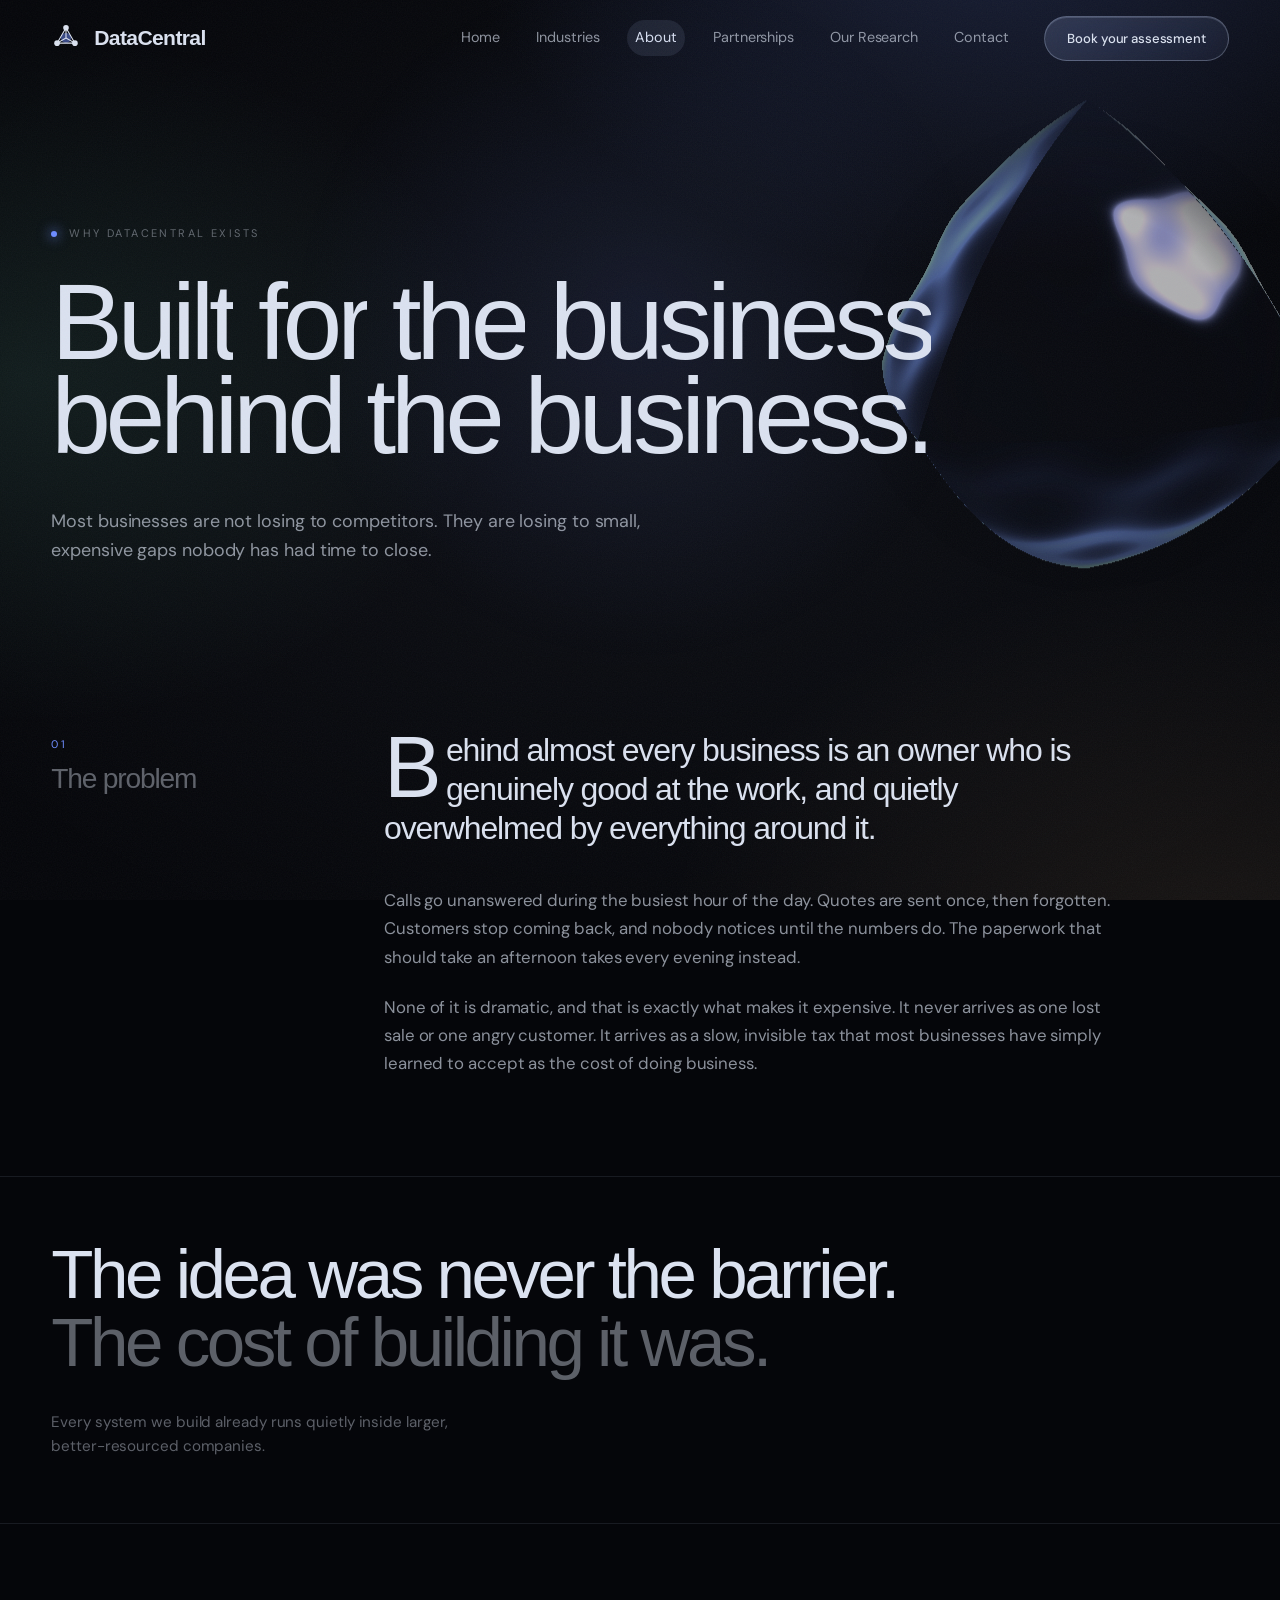
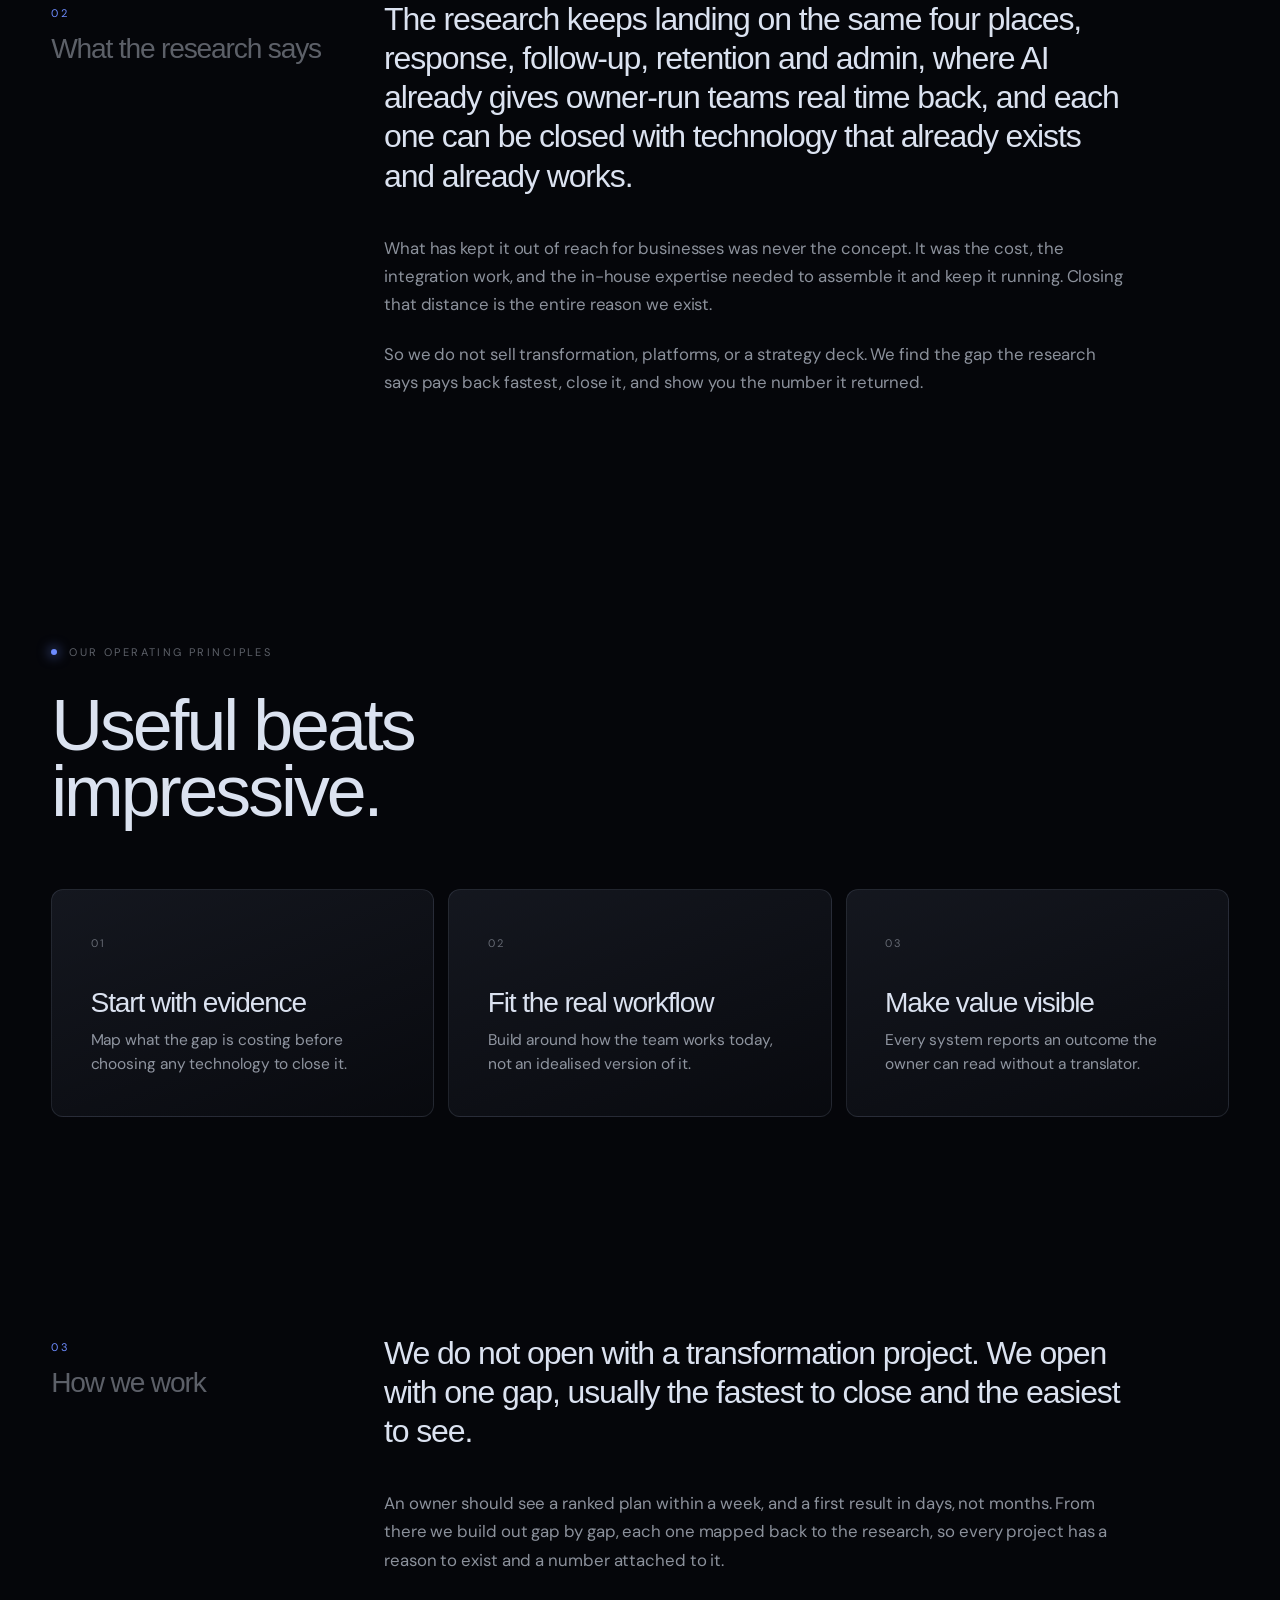
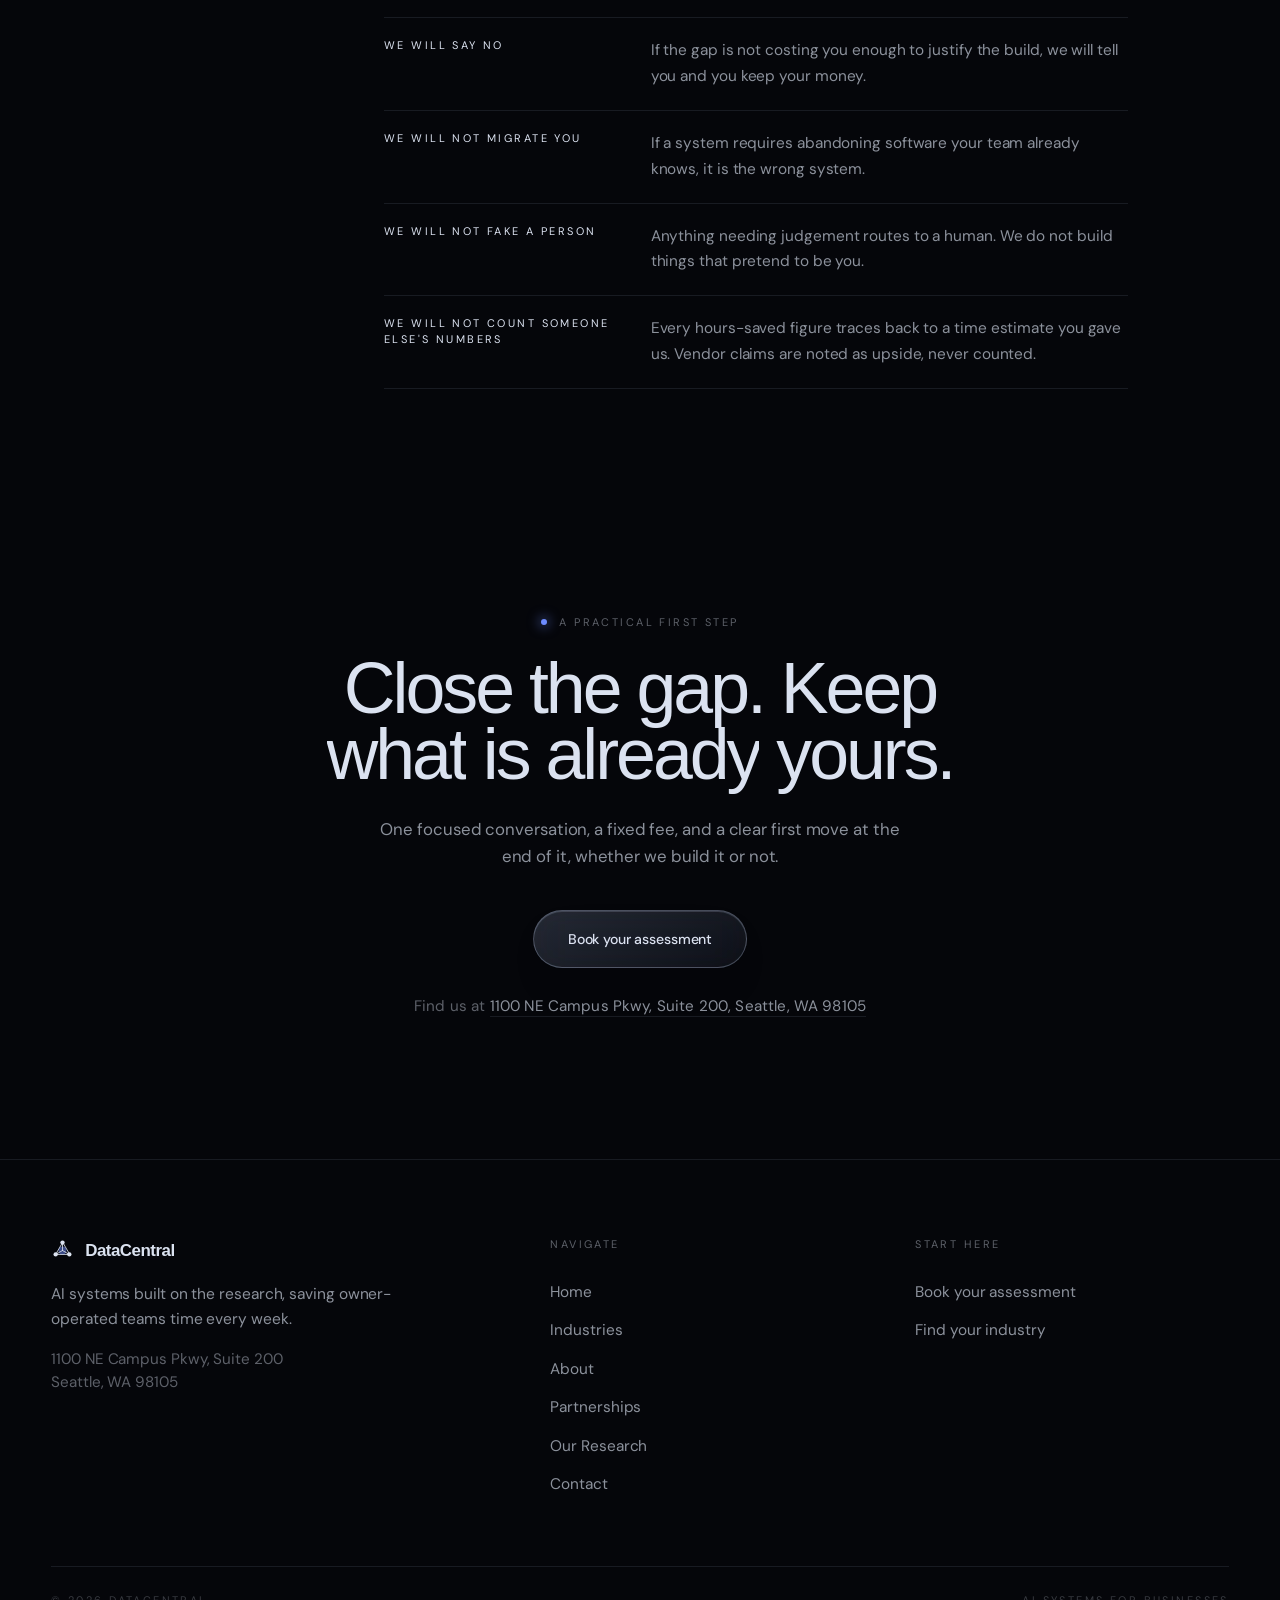
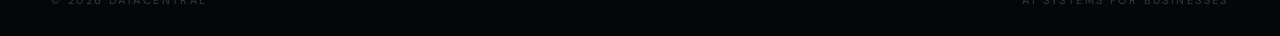
==== commit 87f9066c: "Replace Research page with full report, rename to Our Research Swaps the five-card research summary " ====
--- a/about.html
+++ b/about.html
@@ -55,7 +55,7 @@
           <li><a href="industries.html">Industries</a></li>
           <li><a href="about.html" class="active">About</a></li>
           <li><a href="partnerships.html">Partnerships</a></li>
-          <li><a href="research.html">Research</a></li>
+          <li><a href="research.html">Our Research</a></li>
           <li><a href="contact.html">Contact</a></li>
         </ul>
       </nav>
@@ -168,7 +168,7 @@
           <li><a href="industries.html">Industries</a></li>
           <li><a href="about.html">About</a></li>
           <li><a href="partnerships.html">Partnerships</a></li>
-          <li><a href="research.html">Research</a></li>
+          <li><a href="research.html">Our Research</a></li>
           <li><a href="contact.html">Contact</a></li>
         </ul>
       </div>
--- a/style.css
+++ b/style.css
@@ -331,8 +331,7 @@
 .modes-grid,
 .stats-grid,
 .service-list,
-.rail,
-.research-grid {
+.rail {
   perspective: 1600px;
 }
 
@@ -2322,7 +2321,7 @@
   opacity: 0.88;
 }
 
-/* ---------- 25c. Research ---------- */
+/* ---------- 25c. Research report ---------- */
 .research-band {
   padding: 0 var(--gutter) var(--bay);
 }
@@ -2332,75 +2331,138 @@
   margin: 0 auto;
 }
 
-.research-grid {
-  display: grid;
-  grid-template-columns: repeat(2, 1fr);
+.report-byline {
+  display: block;
+  margin-top: 18px;
+  color: var(--ink-3);
+  font-size: 0.9rem;
+}
+
+.report-article {
+  max-width: var(--shell);
+  margin: 0 auto;
+  padding: clamp(40px, 5vw, 72px) var(--gutter) 0;
+}
+
+.report-lead {
+  max-width: 68ch;
+}
+
+.report-bullets {
+  display: grid;
   gap: 14px;
-}
-
-.research-card {
-  display: flex;
-  flex-direction: column;
-  padding: clamp(28px, 3vw, 40px);
-}
-
-.research-meta {
-  display: flex;
-  flex-wrap: wrap;
-  align-items: center;
-  gap: 10px 14px;
-  color: var(--ink-3);
-  font-size: 0.85rem;
-  margin-bottom: 16px;
-}
-
-/* A white chip behind every logo neutralises each org's own brand colour
-   (navy SBA text, black Goldman Sachs wordmark, green QuickBooks mark) so
-   every mark reads the same way against the dark card. */
-.research-logo {
-  display: inline-flex;
-  align-items: center;
-  justify-content: center;
-  height: 30px;
-  padding: 5px 10px;
-  border-radius: 7px;
-  background: rgba(255, 255, 255, 0.94);
-}
-
-.research-logo img {
-  display: block;
-  max-height: 20px;
-  max-width: 110px;
-  object-fit: contain;
-}
-
-.research-card h3 {
-  font-size: clamp(1.2rem, 1.8vw, 1.5rem);
-  margin-bottom: 14px;
-}
-
-.research-card p {
-  color: var(--ink-2);
-  font-size: 0.97rem;
-  flex: 1;
-}
-
-.research-card strong {
+  max-width: 68ch;
+  margin-top: clamp(22px, 2.6vw, 32px);
+}
+
+.report-bullets li {
+  position: relative;
+  padding-left: 22px;
+  color: var(--ink-2);
+  font-size: 1.02rem;
+  line-height: 1.6;
+}
+
+.report-bullets li::before {
+  content: "";
+  position: absolute;
+  left: 0;
+  top: 0.65em;
+  width: 7px;
+  height: 7px;
+  border-radius: 50%;
+  background: var(--iris);
+}
+
+.report-bullets strong {
   color: var(--ink);
 }
 
-.research-card .link-arrow {
-  margin-top: 22px;
-}
-
-.research-card:hover {
-  translate: 0 -4px;
-}
-
-@media (max-width: 720px) {
-  .partners-logos {
-    grid-template-columns: 1fr;
-  }
+.report-callout {
+  max-width: 68ch;
+  margin-top: clamp(24px, 3vw, 36px);
+  padding: 20px 26px;
+  font-size: 0.95rem;
+  color: var(--ink-2);
+}
+
+.report-callout strong {
+  color: var(--ink);
+}
+
+.about-chapter-body .report-table-wrap {
+  margin: clamp(20px, 2.6vw, 30px) 0;
+}
+
+.report-table {
+  width: 100%;
+  border-collapse: collapse;
+  font-size: 0.92rem;
+}
+
+.report-table th,
+.report-table td {
+  padding: 12px 16px;
+  text-align: left;
+  border-bottom: 1px solid var(--hairline);
+  vertical-align: top;
+}
+
+.report-table th {
+  color: var(--ink-3);
+  font-weight: 500;
+  font-size: 0.8rem;
+  text-transform: uppercase;
+  letter-spacing: 0.04em;
+  white-space: nowrap;
+}
+
+.report-table td {
+  color: var(--ink-2);
+}
+
+.report-table td:first-child {
+  color: var(--ink);
+}
+
+.about-chapter-body h3 {
+  margin: clamp(26px, 3vw, 36px) 0 14px;
+  font-size: 1.1rem;
+  color: var(--ink);
+}
+
+.about-chapter-body ol.report-list {
+  display: grid;
+  gap: 12px;
+  margin: 0 0 22px;
+  padding-left: 22px;
+  color: var(--ink-2);
+  font-size: 1.02rem;
+  line-height: 1.6;
+}
+
+.about-chapter-body ul.report-list {
+  display: grid;
+  gap: 12px;
+  margin: 0 0 22px;
+  padding-left: 22px;
+  list-style: disc;
+  color: var(--ink-2);
+  font-size: 1.02rem;
+  line-height: 1.6;
+}
+
+.report-list strong {
+  color: var(--ink);
+}
+
+.report-sources {
+  display: grid;
+  gap: 10px;
+  max-width: 68ch;
+  margin-top: 14px;
+  color: var(--ink-2);
+  font-size: 0.95rem;
 }
 
 /* ---------- 26. Contact ---------- */
@@ -2841,10 +2903,14 @@
   .service-list,
   .principles-grid,
   .modes-grid,
-  .research-grid,
   .contact-form,
   .footer-container {
     grid-template-columns: 1fr;
+  }
+
+  .report-table {
+    display: block;
+    overflow-x: auto;
   }
 
   .industry-leaks > div,
